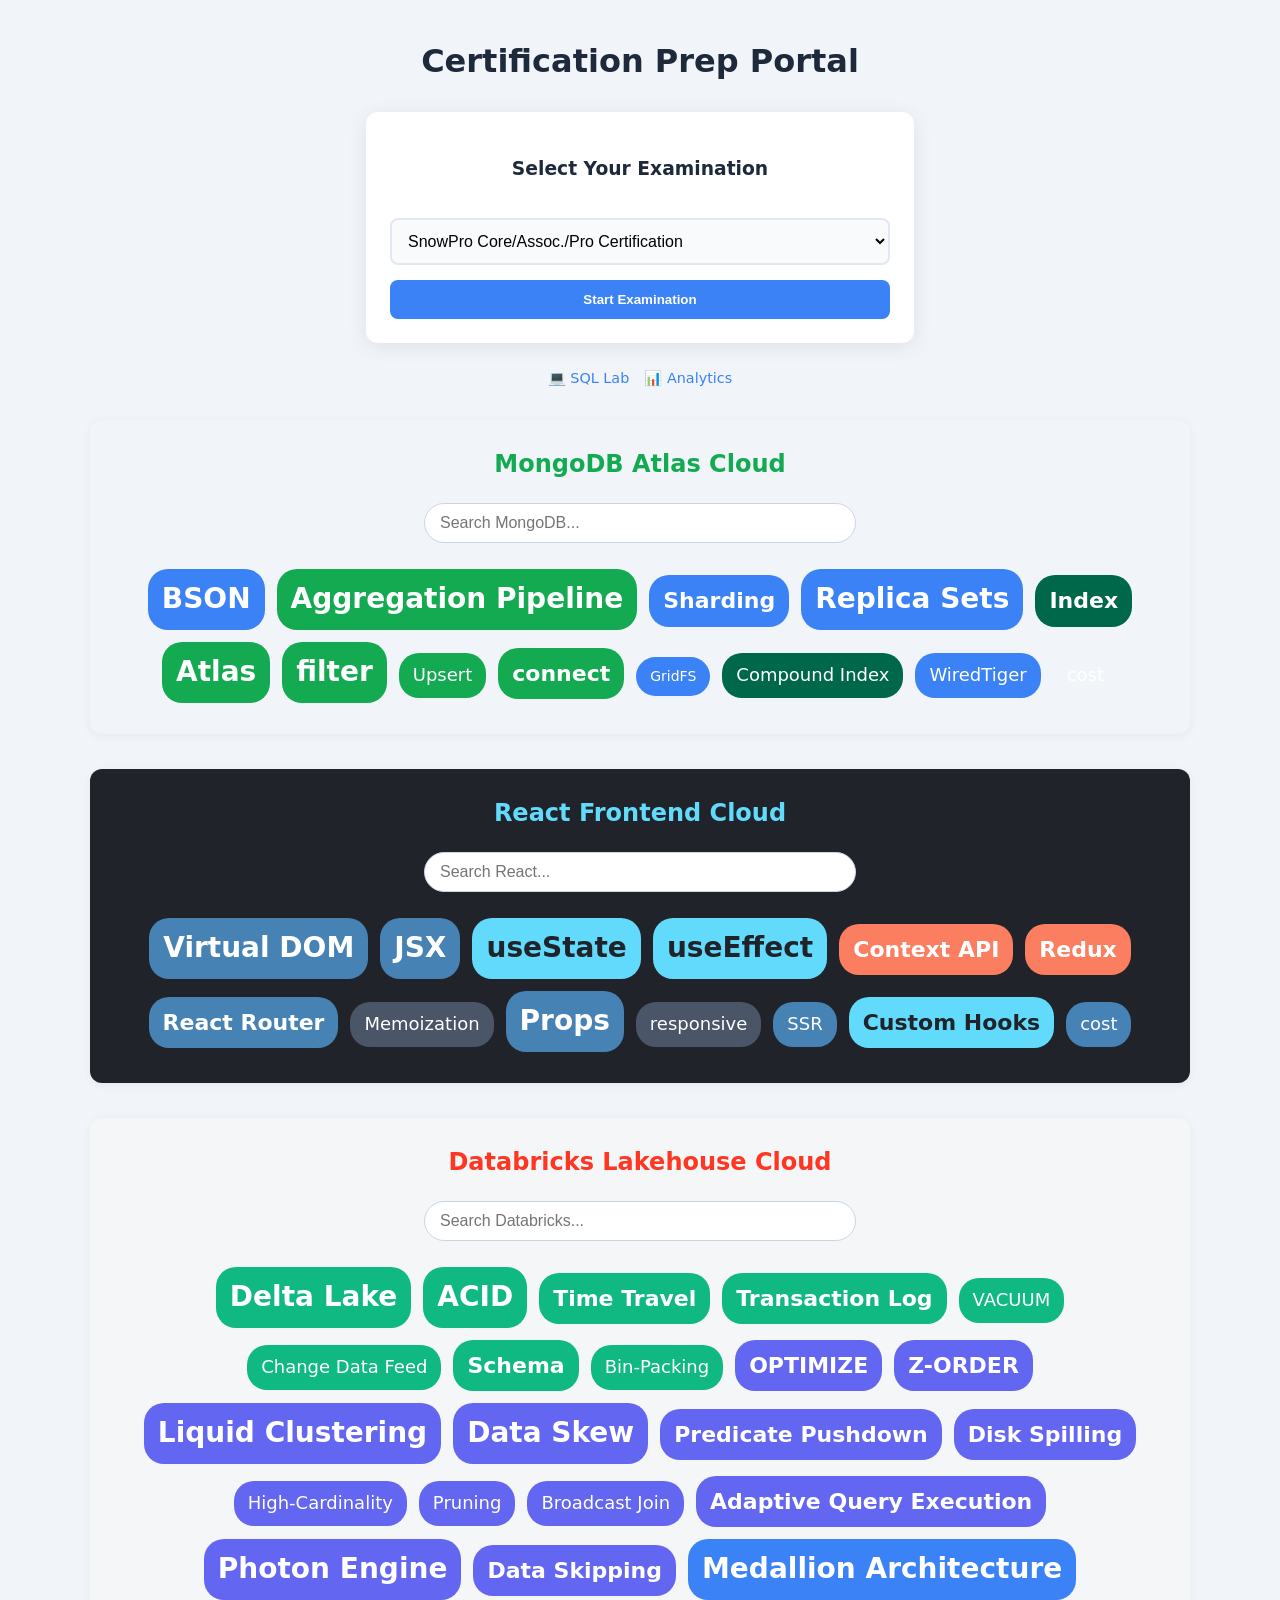
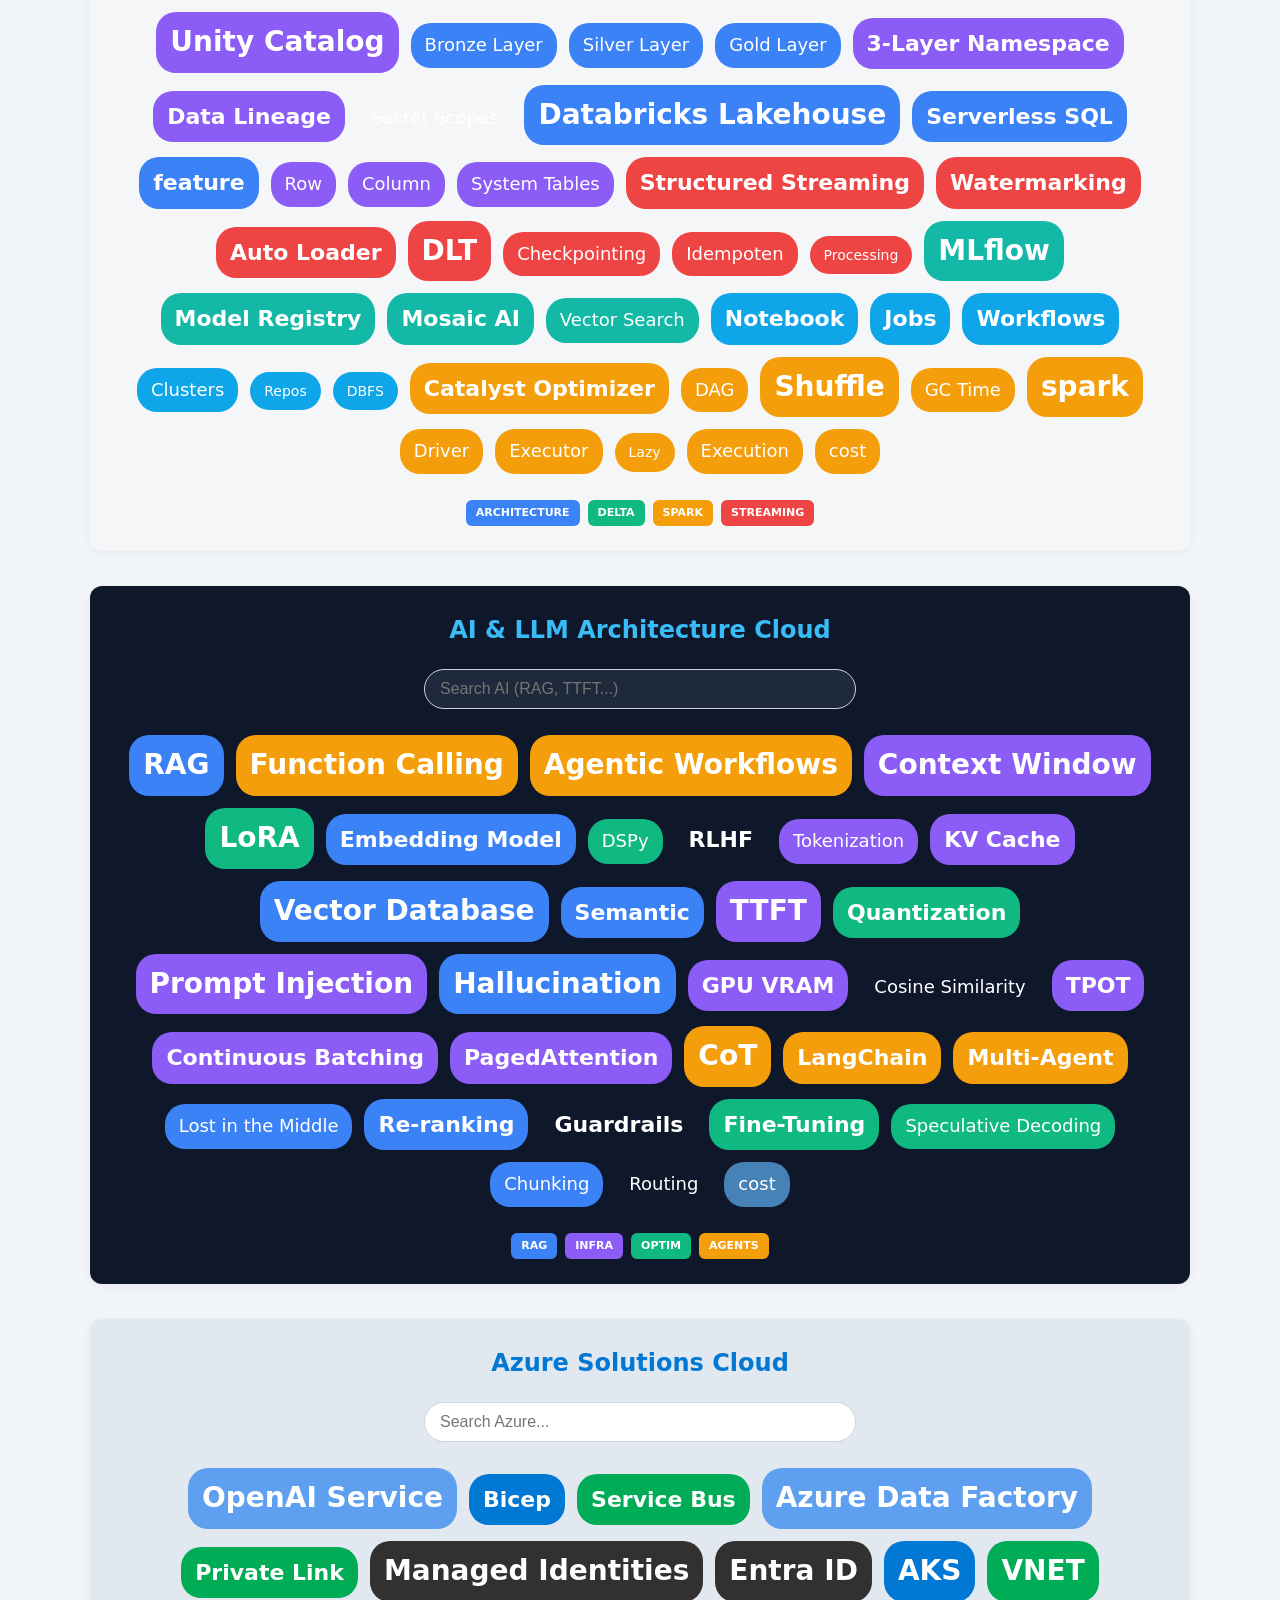
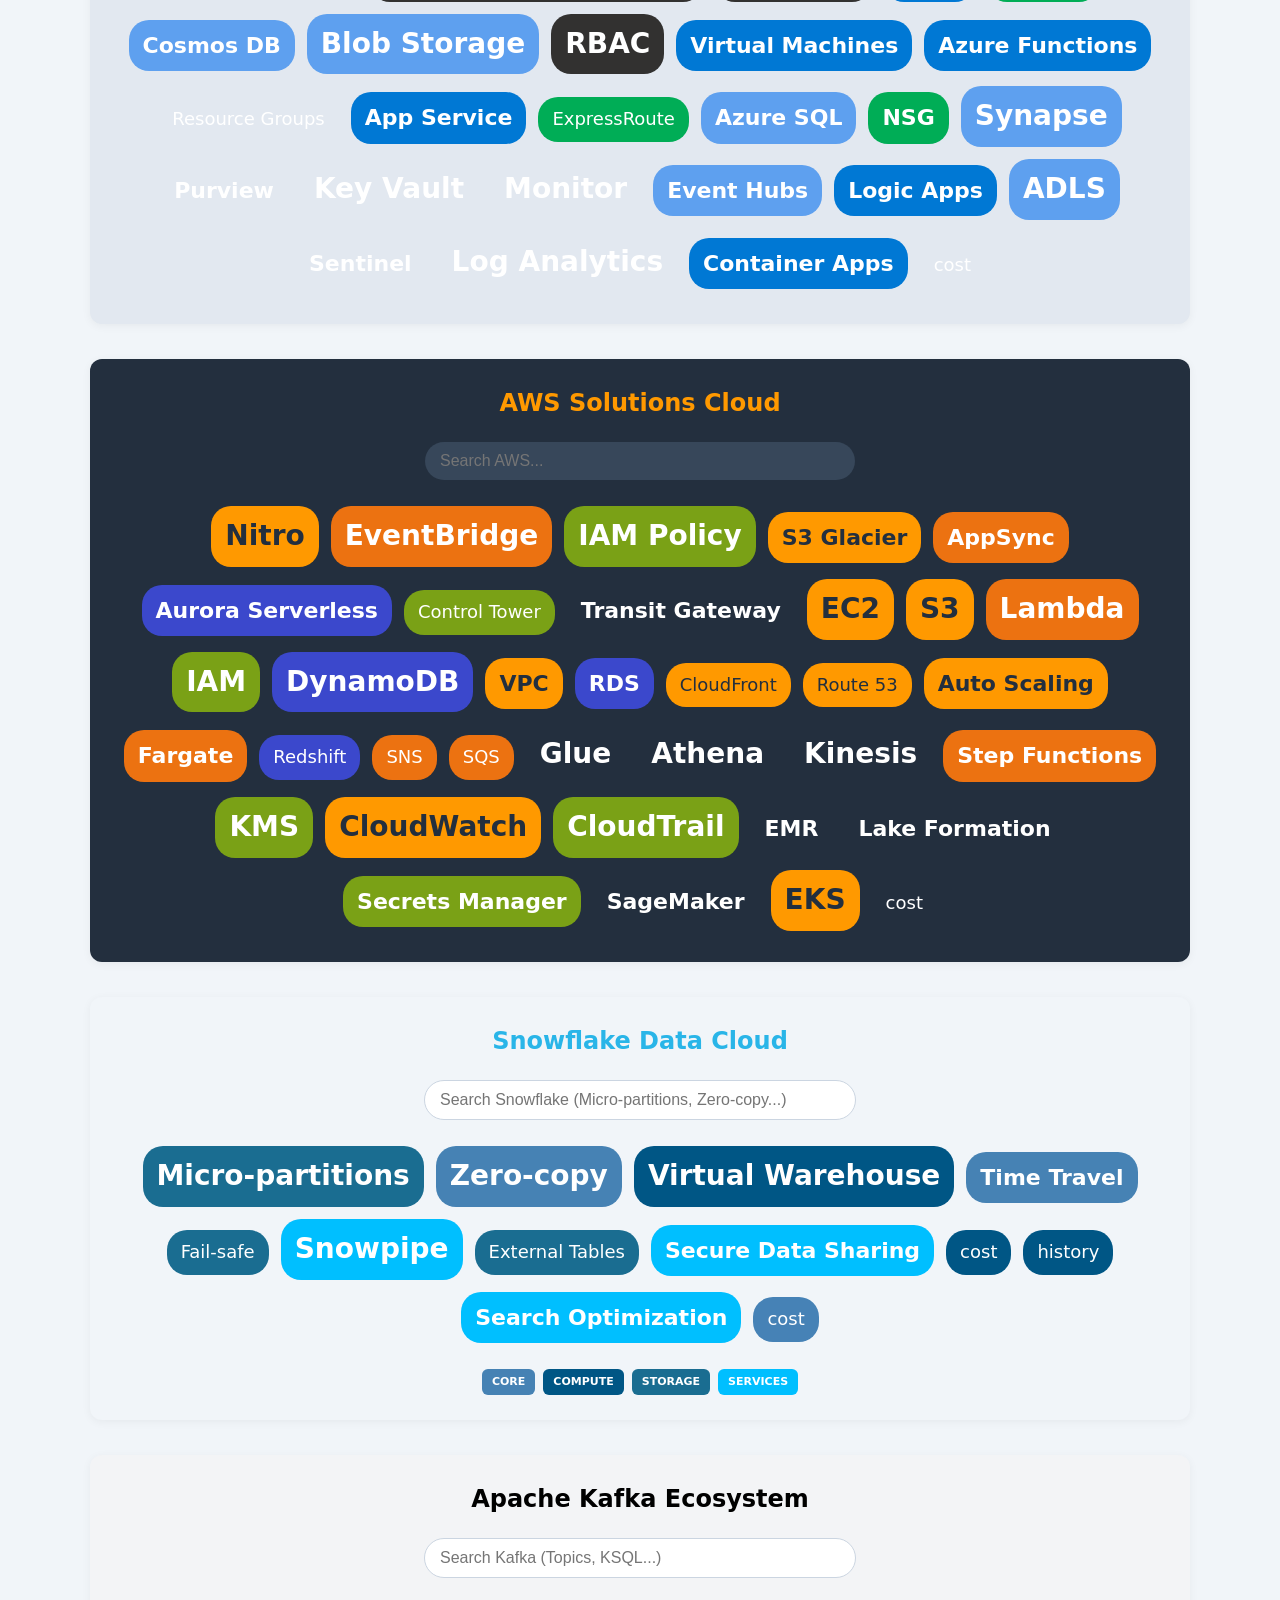
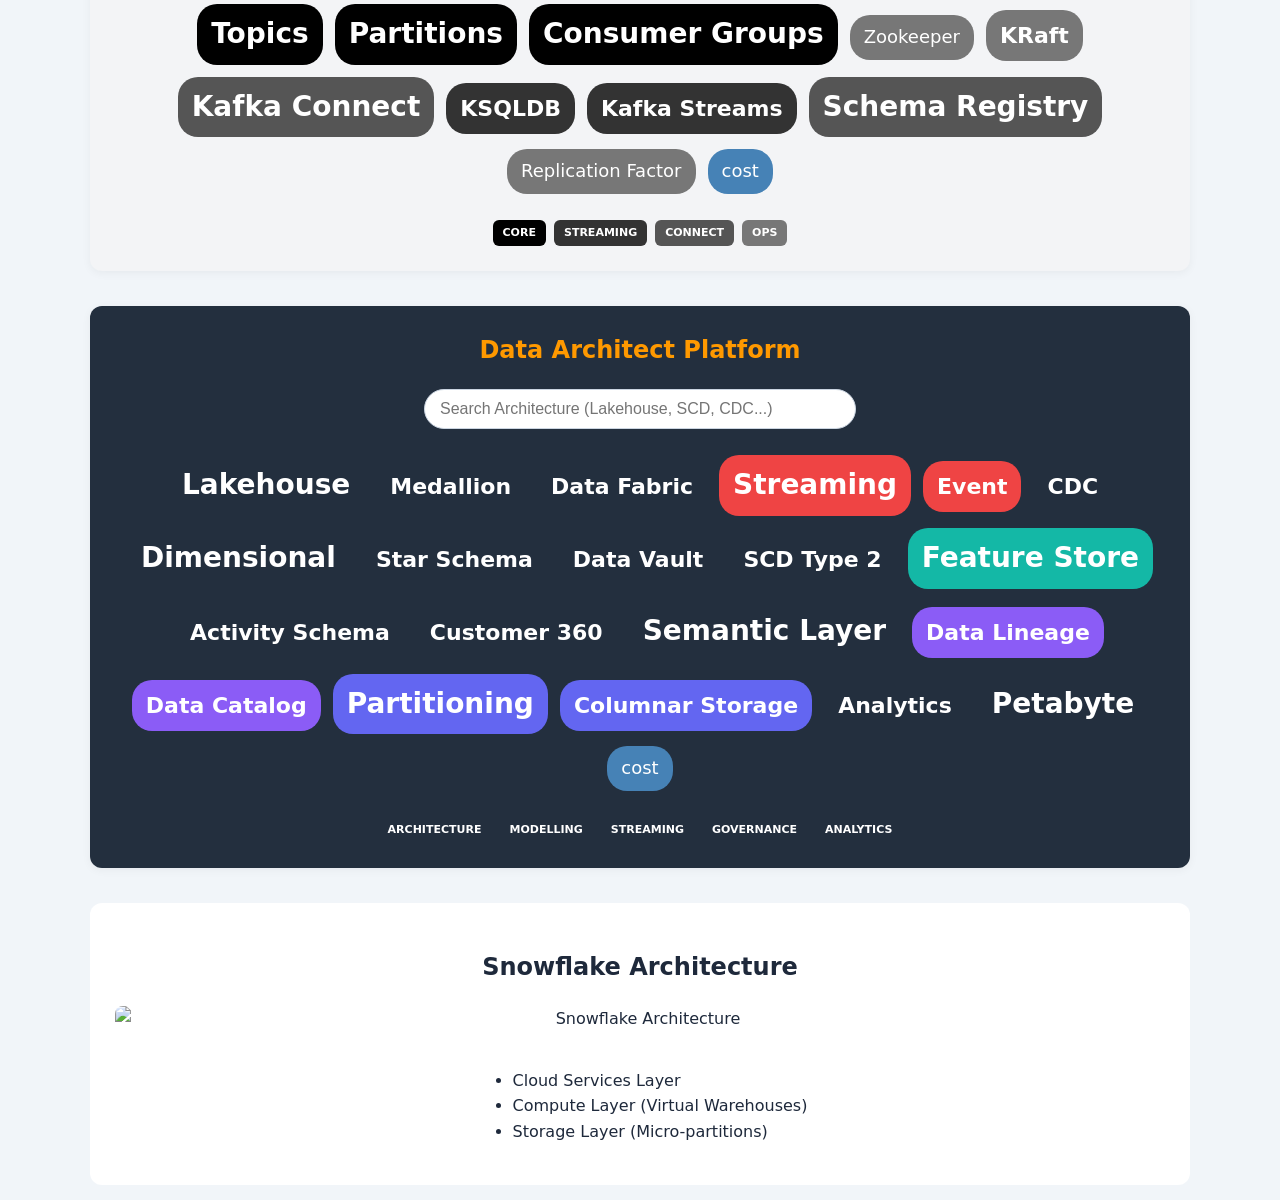
==== index.html @ cc5181a5 "Update index.html" ====
<!DOCTYPE html>
<html lang="en">
<head>
    <meta charset="UTF-8">
    <meta name="viewport" content="width=device-width, initial-scale=1.0">
    <title>Enterprise MCQ Platform | Professional Edition</title>
    <style>
        :root {
            --primary: #3b82f6;
            --primary-dark: #2563eb;
            --bg: #f1f5f9;
            --text: #1e293b;
        }

        body {
            font-family: 'Inter', -apple-system, system-ui, sans-serif;
            background-color: var(--bg);
            color: var(--text);
            margin: 0;
            padding: 15px;
            line-height: 1.6;
        }
        .mg-atlas { background: #13aa52; } /* MongoDB Green */
        .mg-perf { background: #00684a; }  /* Deep Green */
        /* Optimized Backgrounds for White Text Contrast */

/* Snowflake Domains */
.sn-core { background: #4682B4; }     /* Steel Blue */
.sn-compute { background: #005685; }
.sn-storage { background: #1a6d91; }
.sn-services { background: #00BFFF; }  /* Deep Sky Blue (Azure-like) */
.sn-cost { background: #4682B6; }  /* Deeper Sky Blue */

/* Kafka Domains */
.kf-core { background: #000000; }
.kf-stream { background: #333333; }
.kf-connect { background: #555555; }
.kf-ops { background: #777777; }
.kf-cost { background: #4682B6; }  /* Deeper Sky Blue */
        
/* Technology & React Domains */
.r-hooks { background: #F08080; color: white !important; } /* Light Coral */
.r-core { background: #4682B4; color: white !important; }  /* Steel Blue */
.r-state { background: #CD5C5C; } /* Indian Red */
.r-cost { background: #4682B6; }  /* Deeper Sky Blue */
.r-perf { background: #4a5568; }
        .agent { background: #f59e0b; }    
        .container { max-width: 1100px; margin: 0 auto; }

/* Databricks & Data Domains */
.delta, .db-delta { background: #059669; } /* Darker Emerald */
.spark, .db-spark { background: #D97706; } /* Darker Amber */
.streaming, .db-stream { background: #DC2626; } /* Stronger Red */
.db-cost { background: #4682B6; }  /* Deeper Sky Blue */

/* AI & Cloud Domains */
.rag { background: #2563EB; }   /* Royal Blue */
.infra { background: #7C3AED; } /* Deep Violet */
.az-data { background: #0078D4; } 
.aws-core { background: #E67E22; color: white !important; } /* Darker Orange */
.cost { background: #4682B6; }  /* Deeper Sky Blue */
     
        /* Selector Card */
        .exam-selector-card {
            background: white;
            padding: 1.5rem;
            border-radius: 12px;
            box-shadow: 0 4px 20px rgba(0,0,0,0.08);
            max-width: 500px;
            margin: 1.5rem auto;
            text-align: center;
        }

        select {
            width: 100%;
            padding: 12px;
            margin: 15px 0;
            border: 2px solid #e2e8f0;
            border-radius: 8px;
            font-size: 16px;
            background-color: #f8fafc;
        }

        .btn-primary {
            background: var(--primary);
            color: white;
            padding: 12px 24px;
            border: none;
            border-radius: 8px;
            cursor: pointer;
            font-weight: 600;
            width: 100%;
            transition: background 0.2s;
        }

        .btn-primary:hover { background: var(--primary-dark); }

        .menu-links { display: flex; justify-content: center; gap: 15px; margin-bottom: 30px; }
        .menu-links a { text-decoration: none; color: var(--primary); font-weight: 500; font-size: 0.9rem; }

        /* Shared Cloud Component Styles */
        .cloud-section {
            padding: 25px;
            margin-bottom: 35px;
            border-radius: 12px;
            box-shadow: 0 2px 10px rgba(0,0,0,0.05);
        }

        .cloud-section h2 { text-align: center; margin-top: 0; font-size: 1.5rem; }
        .search-box { text-align: center; margin-bottom: 20px; }
        .search-box input {
            padding: 10px 15px;
            width: 90%;
            max-width: 400px;
            border-radius: 25px;
            border: 1px solid #cbd5e1;
            font-size: 1rem;
        }

        .cloud-display { text-align: center; min-height: 100px; }

        /* Tag Styling */
        .tag {
            display: inline-block;
            margin: 6px;
            padding: 8px 14px;
            border-radius: 20px;
            cursor: pointer;
            transition: transform 0.2s;
            color: white;
            text-decoration: none;
            user-select: none;
        }

        .tag:hover { transform: scale(1.1); box-shadow: 0 4px 12px rgba(0,0,0,0.15); }

        /* Frequencies */
        .freq1 { font-size: 12px; opacity: 0.8; }
        .freq2 { font-size: 14px; }
        .freq3 { font-size: 18px; font-weight: 500; }
        .freq4 { font-size: 22px; font-weight: 600; }
        .freq5 { font-size: 28px; font-weight: 800; }

        /* Colors by Domain */
        .delta, .db-delta { background: #10b981; }
        .arch, .db-arch, .mg-arch { background: #3b82f6; }
        .spark, .db-spark { background: #f59e0b; }
        .streaming, .db-stream { background: #ef4444; }
        .governance { background: #8b5cf6; }
        .performance { background: #6366f1; }
        .ml { background: #14b8a6; }
        .workspace { background: #0ea5e9; }
        .az-compute { background: #0078d4; }
        .az-data { background: #5ea0ef; }
        .az-identity { background: #323130; }
        .az-net { background: #00ad56; }
        .aws-core { background: #ff9900; color: #232f3e !important; }
        .aws-serverless { background: #ec7211; }
        .aws-db { background: #3b48cc; }
        .aws-sec { background: #7aa116; }
        .mg-crud { background: #13aa52; }
        .r-hooks { background: #61dafb; color: #20232a !important; }
        .r-state { background: #fb7e61; }
        .rag { background: #3b82f6; }
        .infra { background: #8b5cf6; }
        .optim { background: #10b981; }

        .legend { margin-top: 20px; text-align: center; display: flex; flex-wrap: wrap; justify-content: center; gap: 8px; }
        .legend span { padding: 4px 10px; border-radius: 6px; color: white; font-size: 11px; text-transform: uppercase; font-weight: bold; }

        img { max-width: 100%; height: auto; display: block; margin: 20px auto; border-radius: 8px; }

        @media (max-width: 600px) {
            .freq5 { font-size: 22px; }
            .freq4 { font-size: 18px; }
            .cloud-section { padding: 15px; }
        }
    </style>
</head>
<body>

<div class="container">
    <h1 style="text-align: center;">Certification Prep Portal</h1>

    <div class="exam-selector-card">
        <h3>Select Your Examination</h3>
        <select id="examPicker">
            <option value="snowflake">SnowPro Core/Assoc./Pro Certification</option>
            <option value="databricks">Databricks Data Engineer</option>
            <option value="python_pySpark">Python & PySpark Engineering</option>
            <option value="java">Java Enterprise</option>       
            <option value="sql">SQL Certification</option>
            <option value="mongodb">mongoDB Certification</option> 
            <option value="nodejs">Nodejs Certification</option>
            <option value="react">React Certification</option>
            <option value="azure">Azure Certification</option>
            <option value="aws">AWS Certification</option>
            <option value="ai_arch">AI Architect</option> 
            <option value="JavaScript">JavaScript</option> 
            <option value="dotnet">dotnet & C# & asp.net</option> 
            <option value="kafka">Kafka</option>
            <option value="hl7">HL7</option>
            <option value="data_architect">DataArchitect</option>
            <option value="ai">AI & LLM Engineering</option> 
        </select>
        <button class="btn-primary" onclick="launchExam()">Start Examination</button>
    </div>

    <div class="menu-links">
        <a href="practice.html">💻 SQL Lab</a>
        <a href="analytics.html">📊 Analytics</a>
    </div>
    <div id="mongodb-cloud" class="cloud-section" style="background: #f1f5f9;">
    <h2 style="color: #13aa52;">MongoDB Atlas Cloud</h2>
    <div class="search-box"><input id="mgSearch" placeholder="Search MongoDB..."></div>
    <div class="cloud-display" id="mgCloud"></div>
</div>

<div id="react-cloud" class="cloud-section" style="background: #20232a; color: white;">
    <h2 style="color: #61dafb;">React Frontend Cloud</h2>
    <div class="search-box"><input id="rSearch" placeholder="Search React..."></div>
    <div class="cloud-display" id="rCloud"></div>
</div>

    <div id="databricks-cloud" class="cloud-section" style="background: #f4f6f8;">
        <h2 style="color: #ff3621;">Databricks Lakehouse Cloud</h2>
        <div class="search-box"><input id="dbSearch" placeholder="Search Databricks..."></div>
        <div class="cloud-display" id="dbCloud"></div>
        <div class="legend">
            <span class="db-arch">Architecture</span><span class="db-delta">Delta</span>
            <span class="db-spark">Spark</span><span class="db-stream">Streaming</span>
        </div>
    </div>

    <div id="ai-cloud" class="cloud-section" style="background: #0f172a; color: white;">
        <h2 style="color: #38bdf8;">AI & LLM Architecture Cloud</h2>
        <div class="search-box"><input id="aiSearch" placeholder="Search AI (RAG, TTFT...)" style="background: #1e293b; color: white;"></div>
        <div class="cloud-display" id="aiCloud"></div>
        <div class="legend">
            <span class="rag">RAG</span><span class="infra">Infra</span>
            <span class="optim">Optim</span><span class="agent" style="background: #f59e0b;">Agents</span>
        </div>
    </div>

    <div id="azure-cloud" class="cloud-section" style="background: #e2e8f0;">
        <h2 style="color: #0078d4;">Azure Solutions Cloud</h2>
        <div class="search-box"><input id="azSearch" placeholder="Search Azure..."></div>
        <div class="cloud-display" id="azCloud"></div>
    </div>

    <div id="aws-cloud" class="cloud-section" style="background: #232f3e; color: white;">
        <h2 style="color: #ff9900;">AWS Solutions Cloud</h2>
        <div class="search-box"><input id="awsSearch" placeholder="Search AWS..." style="background: #37475a; color: white; border:none;"></div>
        <div class="cloud-display" id="awsCloud"></div>
    </div>
<div id="snowflake-cloud" class="cloud-section" style="background: #f1f5f9;">
    <h2 style="color: #29b5e8;">Snowflake Data Cloud</h2>
    <div class="search-box"><input id="snSearch" placeholder="Search Snowflake (Micro-partitions, Zero-copy...)"></div>
    <div class="cloud-display" id="snCloud"></div>
    <div class="legend">
        <span class="sn-core">Core</span><span class="sn-compute">Compute</span>
        <span class="sn-storage">Storage</span><span class="sn-services">Services</span>
    </div>
</div>

<div id="kafka-cloud" class="cloud-section" style="background: #f3f4f6;">
    <h2 style="color: #000000;">Apache Kafka Ecosystem</h2>
    <div class="search-box"><input id="kfSearch" placeholder="Search Kafka (Topics, KSQL...)"></div>
    <div class="cloud-display" id="kfCloud"></div>
    <div class="legend">
        <span class="kf-core">Core</span><span class="kf-stream">Streaming</span>
        <span class="kf-connect">Connect</span><span class="kf-ops">Ops</span>
    </div>
</div>
 <div id="data_architect-cloud" class="cloud-section" style="background:#232f3e; color: white;">
    <h2 style="color:#ff9900;">Data Architect Platform</h2>

    <div class="search-box">
        <input id="daSearch" placeholder="Search Architecture (Lakehouse, SCD, CDC...)">
    </div>

    <div class="cloud-display" id="daCloud"></div>

    <div class="legend">
        <span class="da-architecture">Architecture</span>
        <span class="da-modelling">Modelling</span>
        <span class="da-streaming">Streaming</span>
        <span class="da-governance">Governance</span>
        <span class="da-analytics">Analytics</span>
    </div>
</div>       
<div style="background: white; padding: 25px; border-radius: 12px; text-align: center;">
        <h2>Snowflake Architecture</h2>
        <img src="assets/snowflake_architecture.png" alt="Snowflake Architecture">
        <ul style="display: inline-block; text-align: left;">
            <li>Cloud Services Layer</li>
            <li>Compute Layer (Virtual Warehouses)</li>
            <li>Storage Layer (Micro-partitions)</li>
        </ul>
    </div>
</div>

<script>
    // --- DATASETS ---
const dbKeywords = [
  // --- Delta Lake & Storage ---
  {word:"Delta Lake",freq:5,domain:"delta",desc:"Open-source storage layer enabling ACID transactions on data lakes"},
  {word:"ACID",freq:5,domain:"delta",desc:"ACID Transactions: Atomicity, Consistency, Isolation, Durability guarantees"},
  {word:"Time Travel",freq:4,domain:"delta",desc:"Query previous versions of Delta tables using timestamps or versions"},
  {word:"Transaction Log",freq:4,domain:"delta",desc:"The _delta_log folder storing the source of truth for table state"},
  {word:"VACUUM",freq:3,domain:"delta",desc:"Removes data files no longer in the latest state and older than retention period"},
  {word:"Change Data Feed",freq:3,domain:"delta",desc:"Exposes row-level changes (inserts, deletes, updates) between versions"},
  {word:"Schema",freq:4,domain:"delta",desc:"Schema Enforcement: Prevents data corruption by rejecting writes with mismatched schemas"},
  {word:"Bin-Packing",freq:3,domain:"delta",desc:"Algorithm used by OPTIMIZE to coalesce small files into ~1GB objects"},

  // --- Performance & Optimization ---
  {word:"OPTIMIZE",freq:4,domain:"performance",desc:"Compaction command to handle the small file problem"},
  {word:"Z-ORDER",freq:4,domain:"performance",desc:"Multi-dimensional clustering to improve data skipping effectiveness"},
  {word:"Liquid Clustering",freq:5,domain:"performance",desc:"Flexible, incremental data clustering that replaces fixed partitioning"},
  {word:"Data Skew",freq:5,domain:"performance",desc:"Uneven distribution of data across partitions causing 'straggler' tasks"},
  {word:"Predicate Pushdown",freq:4,domain:"performance",desc:"Optimization that filters data at the source level before loading to memory"},
  {word:"Disk Spilling",freq:4,domain:"performance",desc:"Fallback mechanism moving shuffle data to disk when RAM is exhausted"},
  {word:"High-Cardinality",freq:3,domain:"performance",desc:"Columns with many unique values (bad for partitioning, great for Z-Order)"},
  {word:"Pruning",freq:3,domain:"performance",desc:"Reads only required partitions"},
  {word:"Broadcast Join",freq:3,domain:"performance",desc:"Optimization that sends a small table to all worker nodes to avoid shuffle"},
  {word:"Adaptive Query Execution",freq:4,domain:"performance",desc:"Re-optimizes query plans based on runtime statistics (AQE)"},
  {word:"Photon Engine",freq:5,domain:"performance",desc:"High-performance C++ vectorized execution engine"},
  {word:"Data Skipping",freq:4,domain:"performance",desc:"Uses statistics to skip irrelevant files"},

  // --- Architecture & Governance & Security ---
  {word:"Medallion Architecture",freq:5,domain:"arch",desc:"Data design pattern: Bronze (Raw), Silver (Curated), Gold (Aggregated)"},
  {word:"Unity Catalog",freq:5,domain:"governance",desc:"Unified governance layer for files, tables, and AI models"},
  {word:"Bronze Layer",freq:3,domain:"arch",desc:"Raw ingested data (In-situ)"},
  {word:"Silver Layer",freq:3,domain:"arch",desc:"Cleaned, filtered, and augmented data"},
  {word:"Gold Layer",freq:3,domain:"arch",desc:"Aggregated business-level analytics data"},
  {word:"3-Layer Namespace",freq:4,domain:"governance",desc:"The catalog.schema.table naming convention in Unity Catalog"},
  {word:"Data Lineage",freq:4,domain:"governance",desc:"Automatically captured trace of data flow from source to destination"},
  {word:"Secret Scopes",freq:3,domain:"security",desc:"Secure containers for sensitive credentials like API keys or S3 tokens"},
  {word:"Databricks Lakehouse",freq:5,domain:"arch",desc:"Unified platform combining data lake and warehouse"},
  {word:"Serverless SQL",freq:4,domain:"arch",desc:"Instant, elastic compute for SQL workloads without cluster management"},
  {word:"feature",freq:4,domain:"arch",desc:"features"},
  {word:"Row",freq:3,domain:"governance",desc:"Restricts rows based on user identity policies"},
  {word:"Column",freq:3,domain:"governance",desc:"Controls access to sensitive data columns"},
  {word:"System Tables",freq:3,domain:"governance",desc:"Operational metadata for billing and audit usage"},

  // --- Streaming & Ingestion ---
  {word:"Structured Streaming",freq:4,domain:"streaming",desc:"Scalable and fault-tolerant stream processing engine built on Spark"},
  {word:"Watermarking",freq:4,domain:"streaming",desc:"Threshold for handling late-arriving data in stateful streaming"},
  {word:"Auto Loader",freq:4,domain:"streaming",desc:"Efficiently processes new files in cloud storage with schema inference"},
  {word:"DLT",freq:5,domain:"streaming",desc:"Delta Live Tables - Declarative framework for building reliable data pipelines with quality constraints"},
  {word:"Checkpointing",freq:3,domain:"streaming",desc:"Saving state and offset to cloud storage for fault recovery"},
  {word:"Idempoten",freq:3,domain:"streaming",desc:"Ensuring a retry of a process produces the same result without duplicates"},
  {word:"Processing",freq:2,domain:"streaming",desc:"Processing: Exactly once - Guarantees each record is processed exactly once"},
  
  // --- Machine Learning ---
  {word:"MLflow",freq:5,domain:"ml",desc:"Open-source platform for the ML lifecycle"},
  // {word:"Feature Store",freq:3,domain:"ml",desc:"Centralized repository for discoverable ML features"},
  {word:"Model Registry",freq:4,domain:"ml",desc:"Centralized model store with versioning and stage transitions"},
  {word:"Mosaic AI",freq:4,domain:"ml",desc:"Unified tools for building and deploying GenAI"},
  {word:"Vector Search",freq:3,domain:"ml",desc:"Integrated vector DB for RAG applications"},

  // --- Workspace & Infrastructure ---
  {word:"Notebook",freq:4,domain:"workspace",desc:"Collaborative interactive development environment"},
  {word:"Jobs",freq:4,domain:"workspace",desc:"Orchestration for scheduled data tasks"},
  {word:"Workflows",freq:4,domain:"workspace",desc:"Orchestration for scheduled data tasks"},
  {word:"Clusters",freq:3,domain:"workspace",desc:"Compute resources running Spark workloads"},
  {word:"Repos",freq:2,domain:"workspace",desc:"Git integration for version control and CI/CD"},
  {word:"DBFS",freq:2,domain:"workspace",desc:"Databricks File System abstraction layer"},

  // --- Spark Internals ---
  {word:"Catalyst Optimizer",freq:4,domain:"spark",desc:"The engine that translates SQL/Dataframe code into optimized physical plans"},
  {word:"DAG",freq:3,domain:"spark",desc:"Directed Acyclic Graph representing the logical flow of Spark execution stages"},
  {word:"Shuffle",freq:5,domain:"spark",desc:"The process of redistributing data across the network between executors"},
  {word:"GC Time",freq:3,domain:"spark",desc:"Time spent by the JVM cleaning up memory, often indicating memory pressure"},
  {word:"spark",freq:5,domain:"spark",desc:"Distributed data processing engine"},
  {word:"Driver",freq:3,domain:"spark",desc:"Controls Spark job execution and scheduling"},
  {word:"Executor",freq:3,domain:"spark",desc:"Worker processes executing individual tasks"},
  {word:"Lazy",freq:2,domain:"spark",desc:"Defers execution until an action is triggered"},
  {word:"Execution",freq:3,domain:"spark",desc:"execution stages"}, 
  {word:"cost", freq:3, domain:"spark", desc:"cost optimization"},
   // {word:"Tungsten",freq:3,domain:"spark",desc:"Spark Execution engine: Memory management and code generation engine"},
];    

const aiKeywords = [
  {word:"RAG", freq:5, domain:"rag", desc:"Retrieval-Augmented Generation: Grounding LLMs with external data"},
  {word:"Function Calling", freq:5, domain:"agent", desc:"Models calling external APIs via structured JSON"},
  {word:"Agentic Workflows", freq:5, domain:"agent", desc:"Iterative loops where LLMs reason and act"},
  {word:"Context Window", freq:5, domain:"infra", desc:"The total number of tokens a model can process at once"},
  {word:"LoRA", freq:5, domain:"optim", desc:"Low-Rank Adaptation: Efficiently fine-tuning specific model layers"},
  {word:"Embedding Model", freq:4, domain:"rag", desc:"Converting text to high-dimensional vectors"},
  {word:"DSPy", freq:3, domain:"optim", desc:"Programmatic optimization of LLM prompts"},
  {word:"RLHF", freq:4, domain:"eval", desc:"Reinforcement Learning from Human Feedback"},
  {word:"Tokenization", freq:3, domain:"infra", desc:"Breaking text into numerical chunks (BPE, SentencePiece)"},
  {word:"KV Cache", freq:4, domain:"infra", desc:"Storing past token keys/values to speed up generation"},
  {word:"Vector Database", freq:5, domain:"rag", desc:"Specialized DB for storing and searching high-dimensional embeddings"},
  {word:"Semantic", freq:4, domain:"rag", desc:"Searching by meaning rather than keyword matching"},
  {word:"TTFT", freq:5, domain:"infra", desc:"Time to First Token: Key latency metric for UI responsiveness"},
  {word:"Quantization", freq:4, domain:"optim", desc:"Reducing bit-precision (e.g. FP16 to INT4) to save VRAM"},
  {word:"Prompt Injection", freq:5, domain:"infra", desc:"Security vulnerability where users bypass system instructions"},
  {word:"Hallucination", freq:5, domain:"rag", desc:"When an LLM generates factually incorrect information"},
  {word:"GPU VRAM", freq:4, domain:"infra", desc:"The primary hardware bottleneck for serving large models"},
  {word:"Cosine Similarity", freq:3, domain:"vector", desc:"Mathematical metric used to measure vector closeness"},
  {word:"TPOT", freq:4, domain:"infra", desc:"Time Per Output Token: The reading speed of the LLM stream"},
  {word:"Continuous Batching", freq:4, domain:"infra", desc:"Iteration-level scheduling to maximize throughput"},
  {word:"PagedAttention", freq:4, domain:"infra", desc:"vLLM's memory management to reduce KV cache fragmentation"},
  {word:"CoT", freq:5, domain:"agent", desc:"Chain of Thought: Prompting technique to improve model reasoning step-by-step"},
  {word:"LangChain", freq:4, domain:"agent", desc:"Popular framework for building LLM applications"},
  {word:"Multi-Agent", freq:4, domain:"agent", desc:"Orchestrating multiple LLMs to perform complex tasks"},
  {word:"Lost in the Middle", freq:3, domain:"rag", desc:"The phenomenon where LLMs ignore info in the center of long prompts"},
  {word:"Re-ranking", freq:4, domain:"rag", desc:"Using a second model to refine top results from vector search"},
  {word:"Guardrails", freq:4, domain:"eval", desc:"Software layers (like NeMo) that filter toxic or off-topic inputs"},
  {word:"Fine-Tuning", freq:4, domain:"optim", desc:"Specializing a model on a domain-specific dataset"},
  {word:"Speculative Decoding", freq:3, domain:"optim", desc:"Using a small model to draft tokens for a larger model to verify"},
  {word:"Chunking", freq:3, domain:"rag", desc:"How documents are split (Recursive, Semantic, Fixed) for RAG"},
  {word:"Routing", freq:3, domain:"ops", desc:"Directing queries to cheaper or smarter models based on complexity"},
  {word:"cost", freq:3, domain:"cost", desc:"cost optimization"},  
];
const awsKeywords = [
  {word:"Nitro", freq:5, domain:"aws-core", desc:"Underlying hardware acceleration for instances"},
  {word:"EventBridge", freq:5, domain:"aws-serverless", desc:"Serverless event bus for decoupled architectures"},
  {word:"IAM Policy", freq:5, domain:"aws-sec", desc:"IAM Policy Evaluation is the logic flow of Allow vs Deny statements"},
  {word:"S3 Glacier", freq:4, domain:"aws-core", desc:"Lowest cost storage for long-term retention"},
  {word:"AppSync", freq:4, domain:"aws-serverless", desc:"Managed GraphQL service with real-time subscriptions"},
  {word:"Aurora Serverless", freq:4, domain:"aws-db", desc:"Instant scaling relational database"},
  {word:"Control Tower", freq:3, domain:"aws-sec", desc:"Setting up and governing multi-account environments"},
  {word:"Transit Gateway", freq:4, domain:"aws-net", desc:"Central hub for connecting VPCs and on-prem networks"},
  {word:"EC2", freq:5, domain:"aws-core", desc:"Elastic Compute Cloud: Virtual servers"},
  {word:"S3", freq:5, domain:"aws-core", desc:"Simple Storage Service: Scalable object storage"},
  {word:"Lambda", freq:5, domain:"aws-serverless", desc:"Serverless functions: Run code without managing servers"},
  {word:"IAM", freq:5, domain:"aws-sec", desc:"Identity and Access Management"},
  {word:"DynamoDB", freq:5, domain:"aws-db", desc:"Fast, flexible NoSQL database"},
  {word:"VPC", freq:4, domain:"aws-core", desc:"Virtual Private Cloud: Isolated network section"},
  {word:"RDS", freq:4, domain:"aws-db", desc:"Relational Database Service"},
  {word:"CloudFront", freq:3, domain:"aws-core", desc:"Content Delivery Network (CDN)"},
  {word:"Route 53", freq:3, domain:"aws-core", desc:"Scalable DNS web service"},
  {word:"Auto Scaling", freq:4, domain:"aws-core", desc:"Automatically adjust capacity"},
  {word:"Fargate", freq:4, domain:"aws-serverless", desc:"Serverless compute for containers"},
  {word:"Redshift", freq:3, domain:"aws-db", desc:"Cloud data warehousing"},
  {word:"SNS", freq:3, domain:"aws-serverless", desc:"Messaging services"},
  {word:"SQS", freq:3, domain:"aws-serverless", desc:"Queuing services"},
  
  {word:"Glue", freq:5, domain:"aws-data", desc:"Serverless data integration and ETL service"},
  {word:"Athena", freq:5, domain:"aws-data", desc:"Interactive query service using standard SQL on S3"},
  {word:"Kinesis", freq:5, domain:"aws-data", desc:"Real-time data streaming and analytics"},
  {word:"Step Functions", freq:4, domain:"aws-serverless", desc:"Visual workflows for serverless microservices"},
  {word:"KMS", freq:5, domain:"aws-sec", desc:"Key Management Service: Create and control encryption keys"},
  {word:"CloudWatch", freq:5, domain:"aws-core", desc:"Monitoring and observability for AWS resources"},
  {word:"CloudTrail", freq:5, domain:"aws-sec", desc:"Log, continuously monitor, and retain account activity for auditing"},
  {word:"EMR", freq:4, domain:"aws-data", desc:"Managed Hadoop, Spark, and big data framework"},
  {word:"Lake Formation", freq:4, domain:"aws-data", desc:"Service to set up a secure data lake in days"},
  {word:"Secrets Manager", freq:4, domain:"aws-sec", desc:"Rotate, manage, and retrieve database credentials and API keys"},
  {word:"SageMaker", freq:4, domain:"aws-ml", desc:"Fully managed machine learning service"},
  {word:"EKS", freq:5, domain:"aws-core", desc:"Elastic Kubernetes Service: Managed K8s on AWS"},
  {word:"cost", freq:3, domain:"aws-cost", desc:"cost optimization"},
];
    
const azKeywords = [
  {word:"OpenAI Service", freq:5, domain:"az-data", desc:"Enterprise-grade access to GPT-4o"},
  {word:"Bicep", freq:4, domain:"az-compute", desc:"Bicep/ARM: Infrastructure as Code for Azure"},
  {word:"Service Bus", freq:4, domain:"az-net", desc:"Enterprise message queuing and pub-sub"},
  {word:"Azure Data Factory", freq:5, domain:"az-data", desc:"Cloud ETL service for scale-out data integration"},
  {word:"Private Link", freq:4, domain:"az-net", desc:"Accessing PaaS services via private IP"},
  {word:"Managed Identities", freq:5, domain:"az-identity", desc:"Passwordless authentication for Azure resources"},
  {word:"Entra ID", freq:5, domain:"az-identity", desc:"Azure Entra ID (formerly Azure AD): Identity and access management"},
  {word:"AKS", freq:5, domain:"az-compute", desc:"Azure Kubernetes Service: Managed container orchestration"},
  {word:"VNET", freq:5, domain:"az-net", desc:"Azure Virtual Network: Private network in the cloud"},
  {word:"Cosmos DB", freq:4, domain:"az-data", desc:"Globally distributed, multi-model NoSQL database"},
  {word:"Blob Storage", freq:5, domain:"az-data", desc:"Object storage for unstructured data"},
  {word:"RBAC", freq:5, domain:"az-identity", desc:"Role-Based Access Control"},
  {word:"Virtual Machines", freq:4, domain:"az-compute", desc:"On-demand scalable computing resources"},
  {word:"Azure Functions", freq:4, domain:"az-compute", desc:"Serverless event-driven compute"},
  {word:"Resource Groups", freq:3, domain:"az-gov", desc:"Logical containers for Azure resources"},
  {word:"App Service", freq:4, domain:"az-compute", desc:"HTTP-based service for hosting web apps"},
  {word:"ExpressRoute", freq:3, domain:"az-net", desc:"Private connection from on-prem to Azure"},
  {word:"Azure SQL", freq:4, domain:"az-data", desc:"Managed relational database service"},
  {word:"NSG", freq:4, domain:"az-net", desc:"Network Security Group: Filter network traffic"},

  {word:"Synapse", freq:5, domain:"az-data", desc:"Enterprise analytics service for data warehousing and big data"},
  {word:"Purview", freq:4, domain:"az-gov", desc:"Unified data governance and compliance solution"},
  {word:"Key Vault", freq:5, domain:"az-security", desc:"Safeguard cryptographic keys and other secrets"},
  {word:"Monitor", freq:5, domain:"az-gov", desc:"Full-stack observability for applications and infrastructure"},
  {word:"Event Hubs", freq:4, domain:"az-data", desc:"Big data streaming platform and event ingestion service"},
  {word:"Logic Apps", freq:4, domain:"az-compute", desc:"Automated workflows and enterprise integration"},
  {word:"ADLS", freq:5, domain:"az-data", desc:"Azure Data Lake Storage Gen2: Hierarchical storage for analytics"},
  {word:"Sentinel", freq:4, domain:"az-security", desc:"Cloud-native SIEM and SOAR for intelligent security analytics"},
  {word:"Log Analytics", freq:5, domain:"az-gov", desc:"Tool to edit and run log queries for Azure Monitor data"},
  {word:"Container Apps", freq:4, domain:"az-compute", desc:"Serverless containers for microservices and jobs"},
  {word:"cost", freq:3, domain:"az-cost", desc:"cost optimization"},
];

const mgKeywords = [
  {word:"BSON", freq:5, domain:"mg-arch", desc:"Binary JSON: Primary storage format"},
  {word:"Aggregation Pipeline", freq:5, domain:"mg-crud", desc:"Framework for data transformation"},
  {word:"Sharding", freq:4, domain:"mg-arch", desc:"Horizontal scaling by distributing data"},
  {word:"Replica Sets", freq:5, domain:"mg-arch", desc:"High availability via data redundancy"},
  {word:"Index", freq:4, domain:"mg-perf", desc:"Improve query execution speed"},
  {word:"Atlas", freq:5, domain:"mg-atlas", desc:"Fully managed cloud database"},
  {word:"filter", freq:5, domain:"mg-crud", desc:"defines criteria to select a specific subset of data from a collection or an array returned from find(), updateOne(), deleteMany()"},
  {word:"Upsert", freq:3, domain:"mg-crud", desc:"Update or insert if not exists"},
  {word:"connect", freq:4, domain:"mg-crud", desc:"stats for mongo connection"},
  {word:"GridFS", freq:2, domain:"mg-arch", desc:"Storing large files > 16MB"},
  {word:"Compound Index", freq:3, domain:"mg-perf", desc:"Index on multiple fields"},
  {word:"WiredTiger", freq:3, domain:"mg-arch", desc:"Default storage engine"},
  {word:"cost", freq:3, domain:"mg-cost", desc:"cost optimization"},  
];

const rKeywords = [
  {word:"Virtual DOM", freq:5, domain:"r-core", desc:"React's lightweight copy of the real DOM"},
  {word:"JSX", freq:5, domain:"r-core", desc:"JavaScript XML syntax extension"},
  {word:"useState", freq:5, domain:"r-hooks", desc:"Hook for functional component state"},
  {word:"useEffect", freq:5, domain:"r-hooks", desc:"Hook for side effects (API calls, subs)"},
  {word:"Context API", freq:4, domain:"r-state", desc:"Global state management without prop drilling"},
  {word:"Redux", freq:4, domain:"r-state", desc:"Predictable state container for JS apps"},
  {word:"React Router", freq:4, domain:"r-core", desc:"Standard library for routing in React"},
  {word:"Memoization", freq:3, domain:"r-perf", desc:"useMemo and useCallback for performance"},
  {word:"Props", freq:5, domain:"r-core", desc:"Properties passed to components"},
  {word:"responsive", freq:3, domain:"r-perf", desc:"Standard @media queries in CSS are the primary method for applying different styles based on screen size (e.g., min-width, max-width)."},
  {word:"SSR", freq:3, domain:"r-core", desc:"Server-Side Rendering (Next.js)"},
  {word:"Custom Hooks", freq:4, domain:"r-hooks", desc:"Reusable logic functions"},
  {word:"cost", freq:3, domain:"r-cost", desc:"cost optimization"},  
];
    const snKeywords = [
  {word:"Micro-partitions", freq:5, domain:"sn-storage", desc:"Immutable storage units in Snowflake"},
  {word:"Zero-copy", freq:5, domain:"sn-core", desc:"Zero-copy clone: Snapshot data without doubling storage costs"},
  {word:"Virtual Warehouse", freq:5, domain:"sn-compute", desc:"Independent compute resources (MPP clusters)"},
  {word:"Time Travel", freq:4, domain:"sn-core", desc:"Query data up to 90 days in the past"},
  {word:"Fail-safe", freq:3, domain:"sn-storage", desc:"7-day disaster recovery period"},
  {word:"Snowpipe", freq:5, domain:"sn-services", desc:"Continuous serverless data ingestion"},
  {word:"External Tables", freq:3, domain:"sn-storage", desc:"Querying data stored in S3/Azure Blob/GCS"},
  {word:"Secure Data Sharing", freq:4, domain:"sn-services", desc:"Sharing data without moving or copying it"},
  {word:"cost", freq:3, domain:"sn-compute", desc:"cost optimization"},
  {word:"history", freq:3, domain:"sn-compute", desc:"history tables"},
  {word:"Search Optimization", freq:4, domain:"sn-services", desc:"Speeds up point lookup queries"},
  {word:"cost", freq:3, domain:"sn-cost", desc:"cost optimization"},      
];

const kfKeywords = [
  {word:"Topics", freq:5, domain:"kf-core", desc:"Named feeds to which records are published"},
  {word:"Partitions", freq:5, domain:"kf-core", desc:"Scalability unit for topics"},
  {word:"Consumer Groups", freq:5, domain:"kf-core", desc:"Groups of consumers sharing a topic load"},
  {word:"Zookeeper", freq:3, domain:"kf-ops", desc:"Legacy coordination service (being replaced by KRaft)"},
  {word:"KRaft", freq:4, domain:"kf-ops", desc:"New consensus protocol for metadata management"},
  {word:"Kafka Connect", freq:5, domain:"kf-connect", desc:"Framework for connecting Kafka with external systems"},
  {word:"KSQLDB", freq:4, domain:"kf-stream", desc:"Streaming SQL engine for Kafka"},
  {word:"Kafka Streams", freq:4, domain:"kf-stream", desc:"Client library for building stream processing apps"},
  {word:"Schema Registry", freq:5, domain:"kf-connect", desc:"Centralized management of Avro/JSON schemas"},
  {word:"Replication Factor", freq:3, domain:"kf-ops", desc:"Number of copies of data for fault tolerance"},
  {word:"cost", freq:3, domain:"kf-cost", desc:"cost optimization"},  
];

const dataArchitectKeywords = [
{word:"Lakehouse", freq:5, domain:"architecture", desc:"Unified architecture combining data lake and warehouse"},
{word:"Medallion", freq:4, domain:"architecture", desc:"Bronze Silver Gold layered data architecture"},
{word:"Data Fabric", freq:4, domain:"architecture", desc:"Unified data access layer across distributed systems"},
{word:"Streaming", freq:5, domain:"streaming", desc:"Real-time event data pipelines"},
{word:"Event", freq:4, domain:"streaming", desc:"Architecture based on event streams"},
{word:"CDC", freq:4, domain:"ingestion", desc:"Change Data Capture for incremental ingestion"},
{word:"Dimensional", freq:5, domain:"modelling", desc:"Kimball dimensional modelling technique"},
{word:"Star Schema", freq:4, domain:"modelling", desc:"Fact table surrounded by dimensions"},
{word:"Data Vault", freq:4, domain:"modelling", desc:"Hub Link Satellite modelling pattern"},
{word:"SCD Type 2", freq:4, domain:"modelling", desc:"Slowly changing dimension preserving history"},
{word:"Feature Store", freq:5, domain:"ml", desc:"Central storage for ML features"},
{word:"Activity Schema", freq:4, domain:"analytics", desc:"Event based product analytics schema"},
{word:"Customer 360", freq:4, domain:"analytics", desc:"Unified customer data model"},
{word:"Semantic Layer", freq:5, domain:"analytics", desc:"Centralized business metric definitions"},
{word:"Data Lineage", freq:4, domain:"governance", desc:"Tracks data origin and transformations"},
{word:"Data Catalog", freq:4, domain:"governance", desc:"Metadata repository for data discovery"},
{word:"Partitioning", freq:5, domain:"performance", desc:"Splitting large tables for performance"},
{word:"Columnar Storage", freq:4, domain:"performance", desc:"Column-oriented storage for analytics"},
{word:"Analytics", freq:4, domain:"analytics", desc:"Streaming based analytics processing"},
{word:"Petabyte", freq:5, domain:"scale", desc:"Data platforms operating at PB scale"},
{word:"cost", freq:3, domain:"cost", desc:"cost optimization"},
];

    // --- LOGIC ---
    function renderCloud(containerId, list, type) {
        const container = document.getElementById(containerId);
        container.innerHTML = "";
        list.forEach(k => {
            const tag = document.createElement("span");
            tag.className = `tag freq${k.freq} ${k.domain}`;
            tag.textContent = k.word;
            tag.title = k.desc;
            tag.onclick = () => jumpToExam(type, k.word);
            container.appendChild(tag);
        });
    }

    function jumpToExam(type, keyword) {
        window.location.href = `exam.html?type=${type}&focus=${encodeURIComponent(keyword)}`;
    }

    function launchExam() {
        const selected = document.getElementById('examPicker').value;
        window.location.href = `exam.html?type=${selected}`;
    }

    // Initialize all
    document.addEventListener('DOMContentLoaded', () => {
        // Render
        renderCloud("dbCloud", dbKeywords, "databricks");
        renderCloud("aiCloud", aiKeywords, "ai");
        renderCloud("azCloud", azKeywords, "azure");
        renderCloud("awsCloud", awsKeywords, "aws");
        renderCloud("mgCloud", mgKeywords, "mongodb");
        renderCloud("rCloud", rKeywords, "react");
        renderCloud("snCloud", snKeywords, "snowflake");
        renderCloud("kfCloud", kfKeywords, "kafka");
        // Render Data Architect Cloud
        renderCloud("daCloud", dataArchitectKeywords, "data_architect");
        // Search listeners
        const bindSearch = (id, cloudId, data, type) => {
            document.getElementById(id).addEventListener('keyup', e => {
                const q = e.target.value.toLowerCase();
                renderCloud(cloudId, data.filter(k => k.word.toLowerCase().includes(q)), type);
            });
        };
        // Search Binding
        bindSearch("dbSearch", "dbCloud", dbKeywords, "databricks");
        bindSearch("aiSearch", "aiCloud", aiKeywords, "ai");
        bindSearch("azSearch", "azCloud", azKeywords, "azure");
        bindSearch("awsSearch", "awsCloud", awsKeywords, "aws");
        bindSearch("mgSearch", "mgCloud", mgKeywords, "mongodb");
        bindSearch("rSearch", "rCloud", rKeywords, "react");
        bindSearch("snSearch", "snCloud", snKeywords, "snowflake");
        bindSearch("kfSearch", "kfCloud", kfKeywords, "kafka");
        bindSearch("daSearch", "daCloud", dataArchitectKeywords, "data_architect");
    });
</script>
</body>
</html>
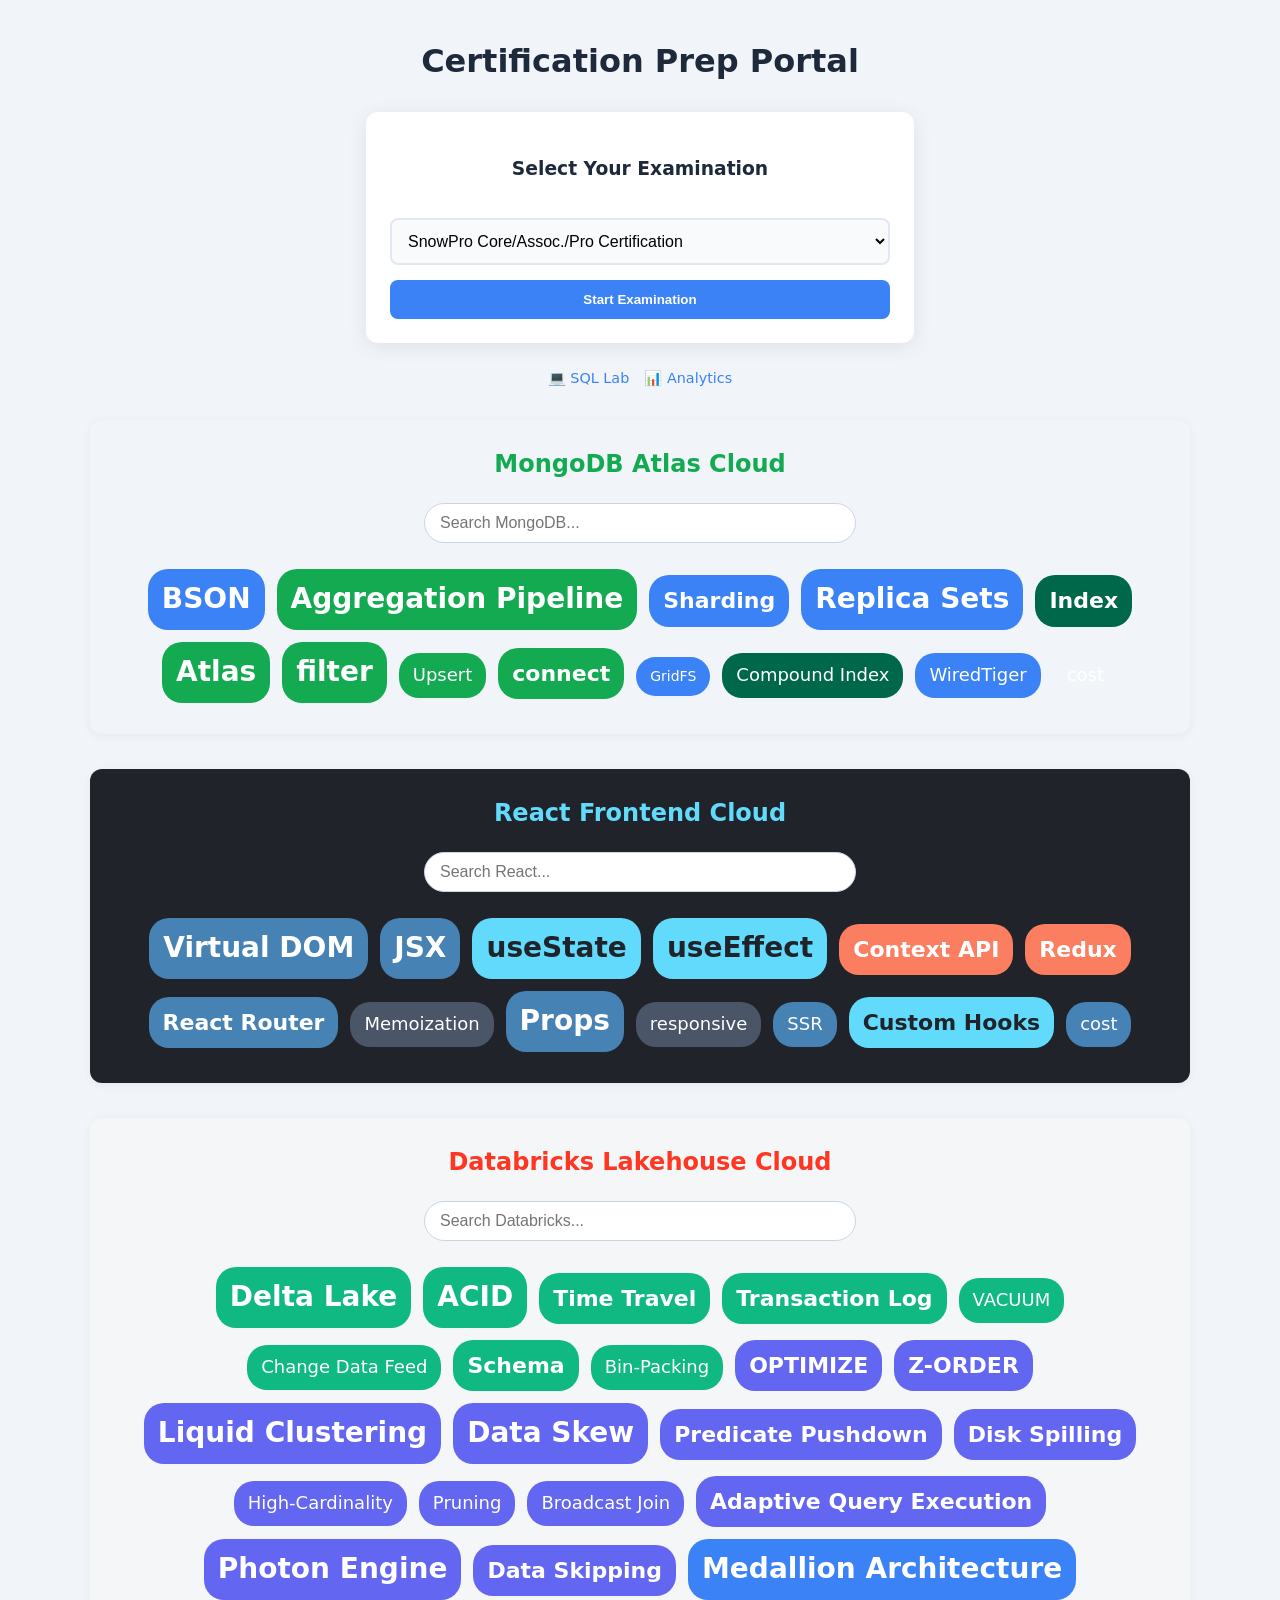
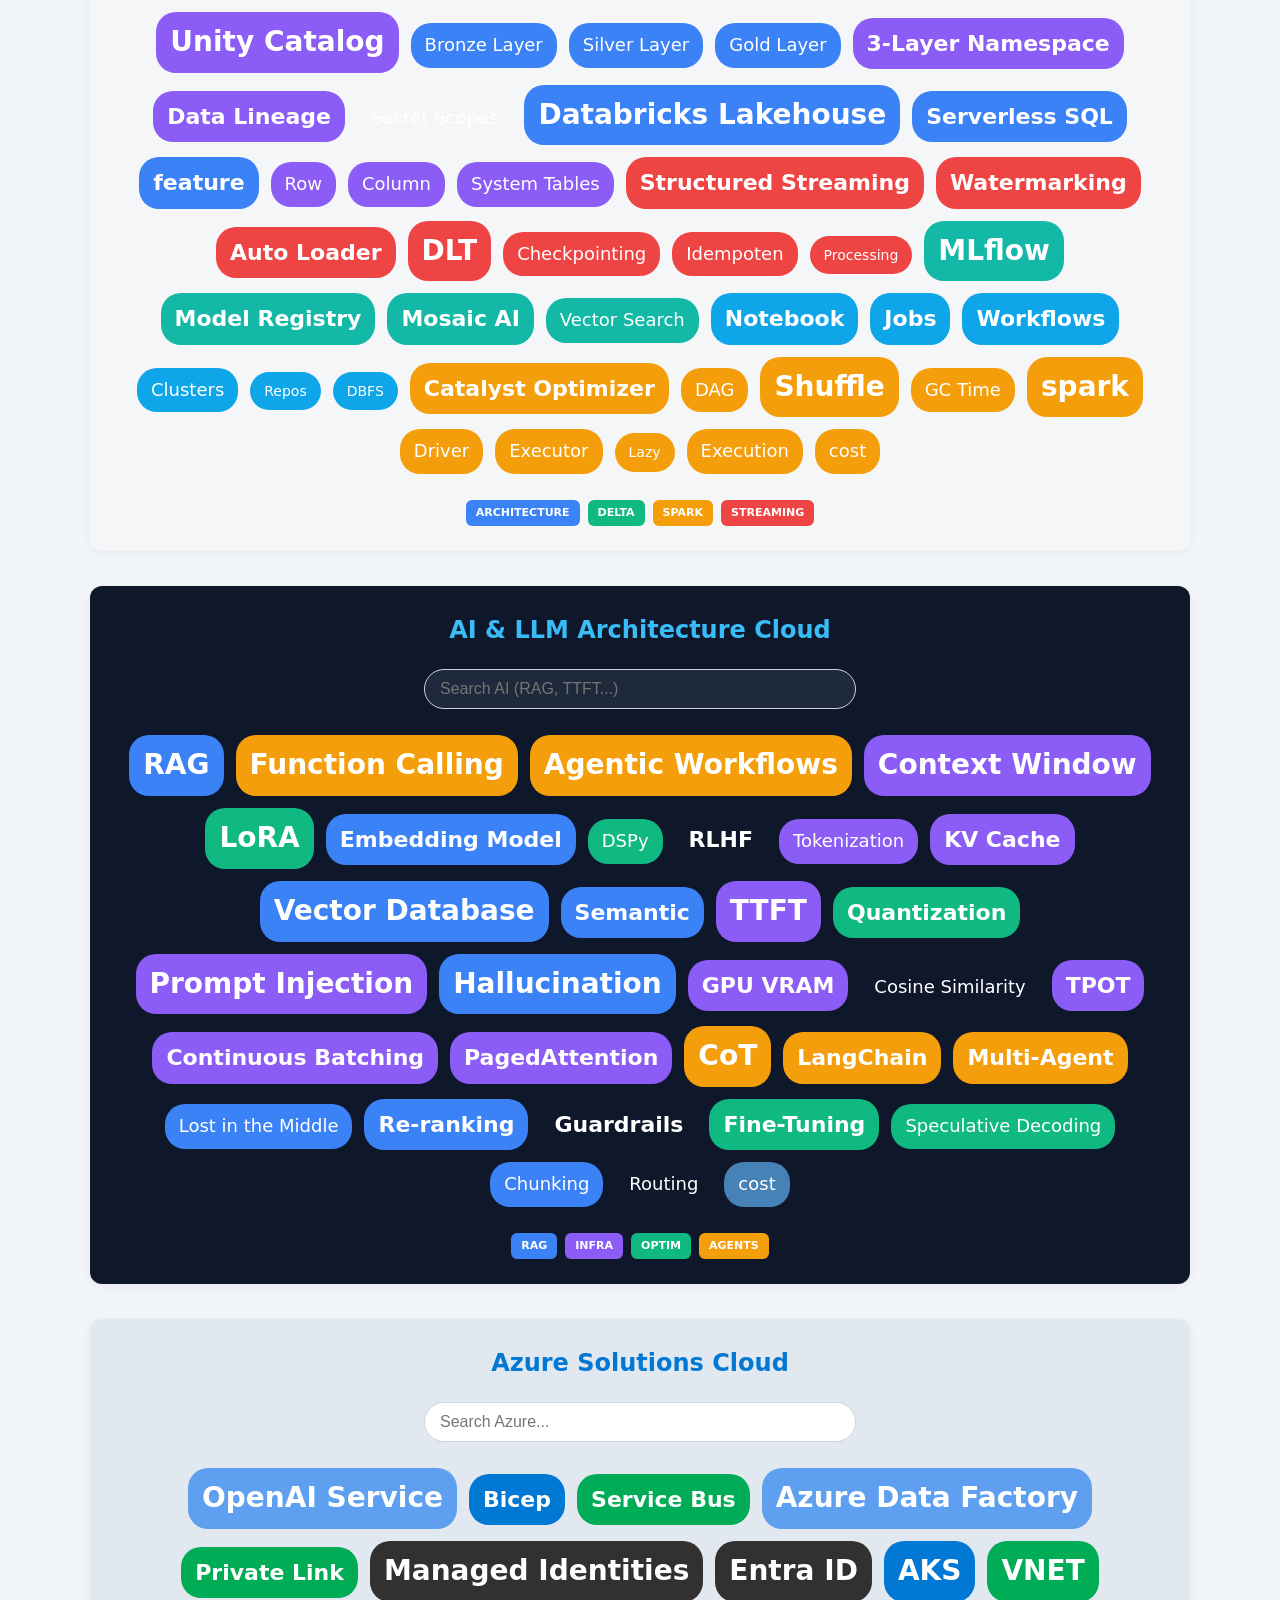
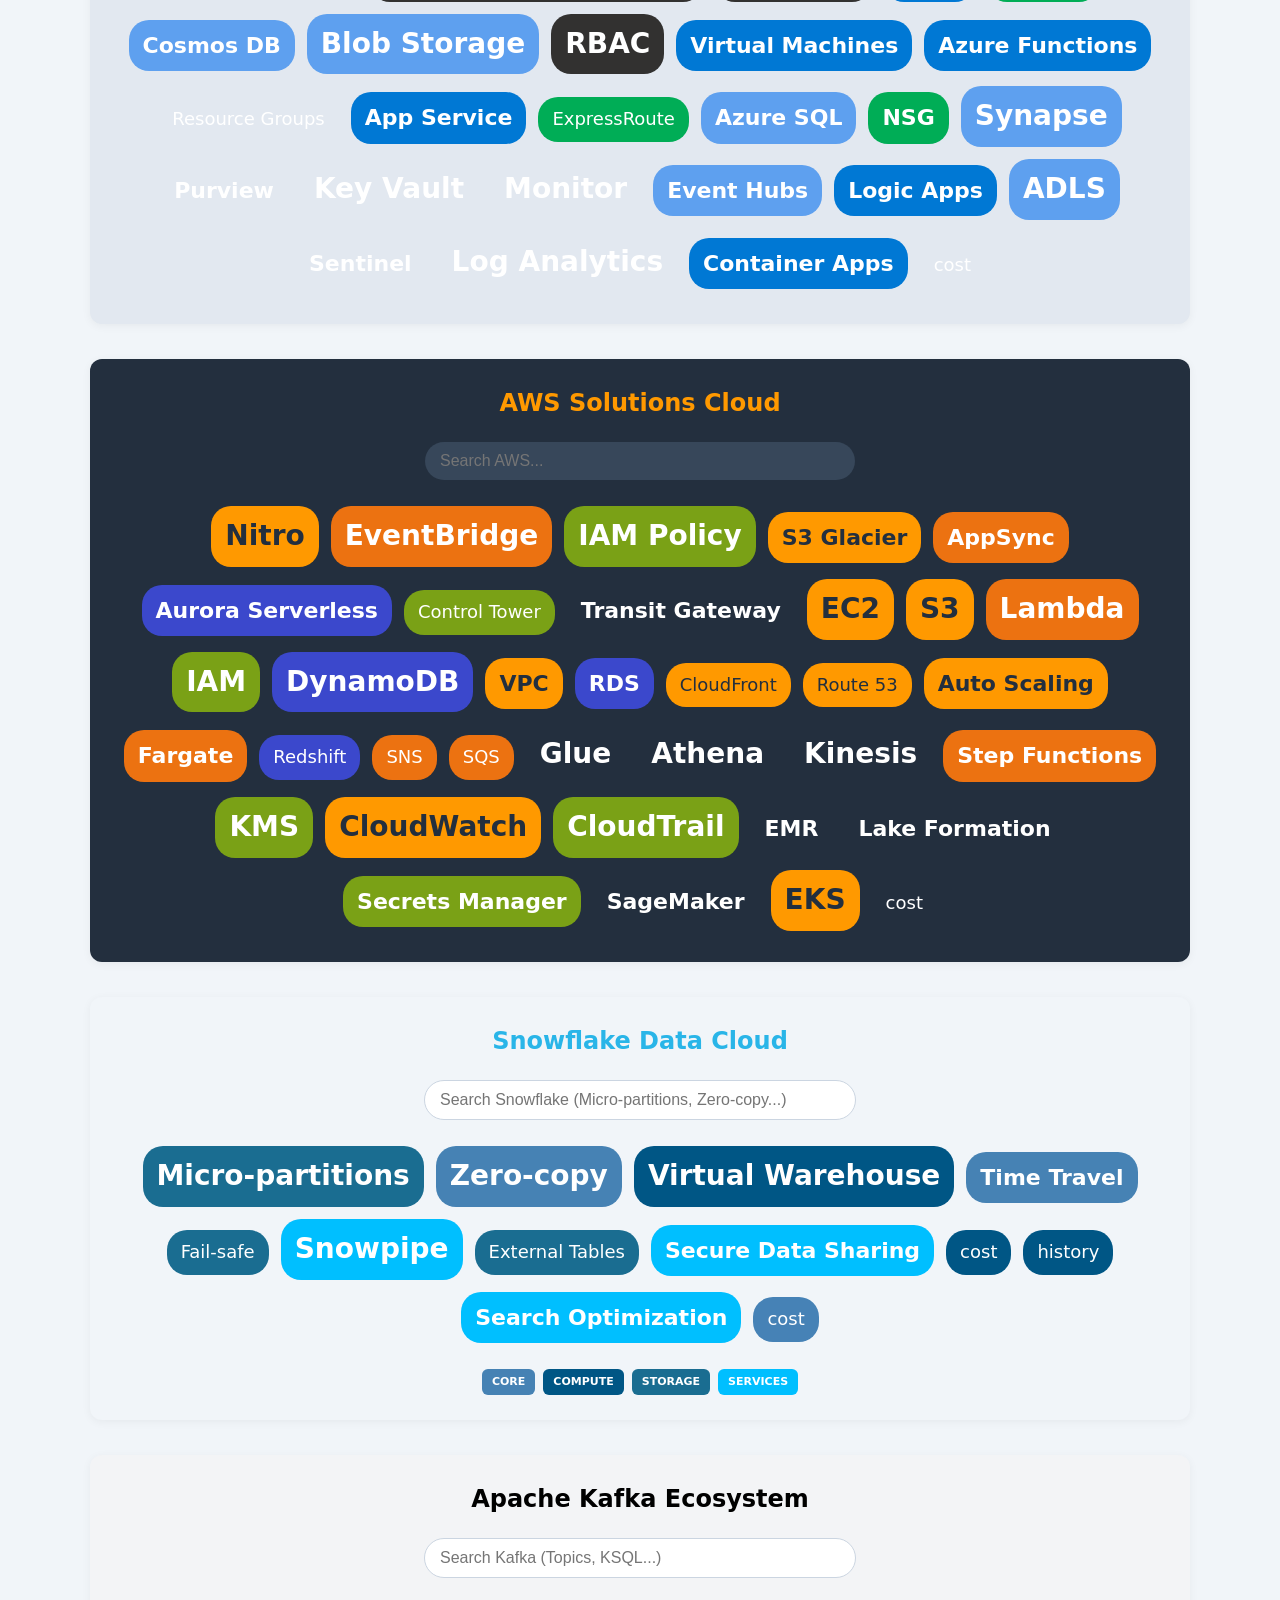
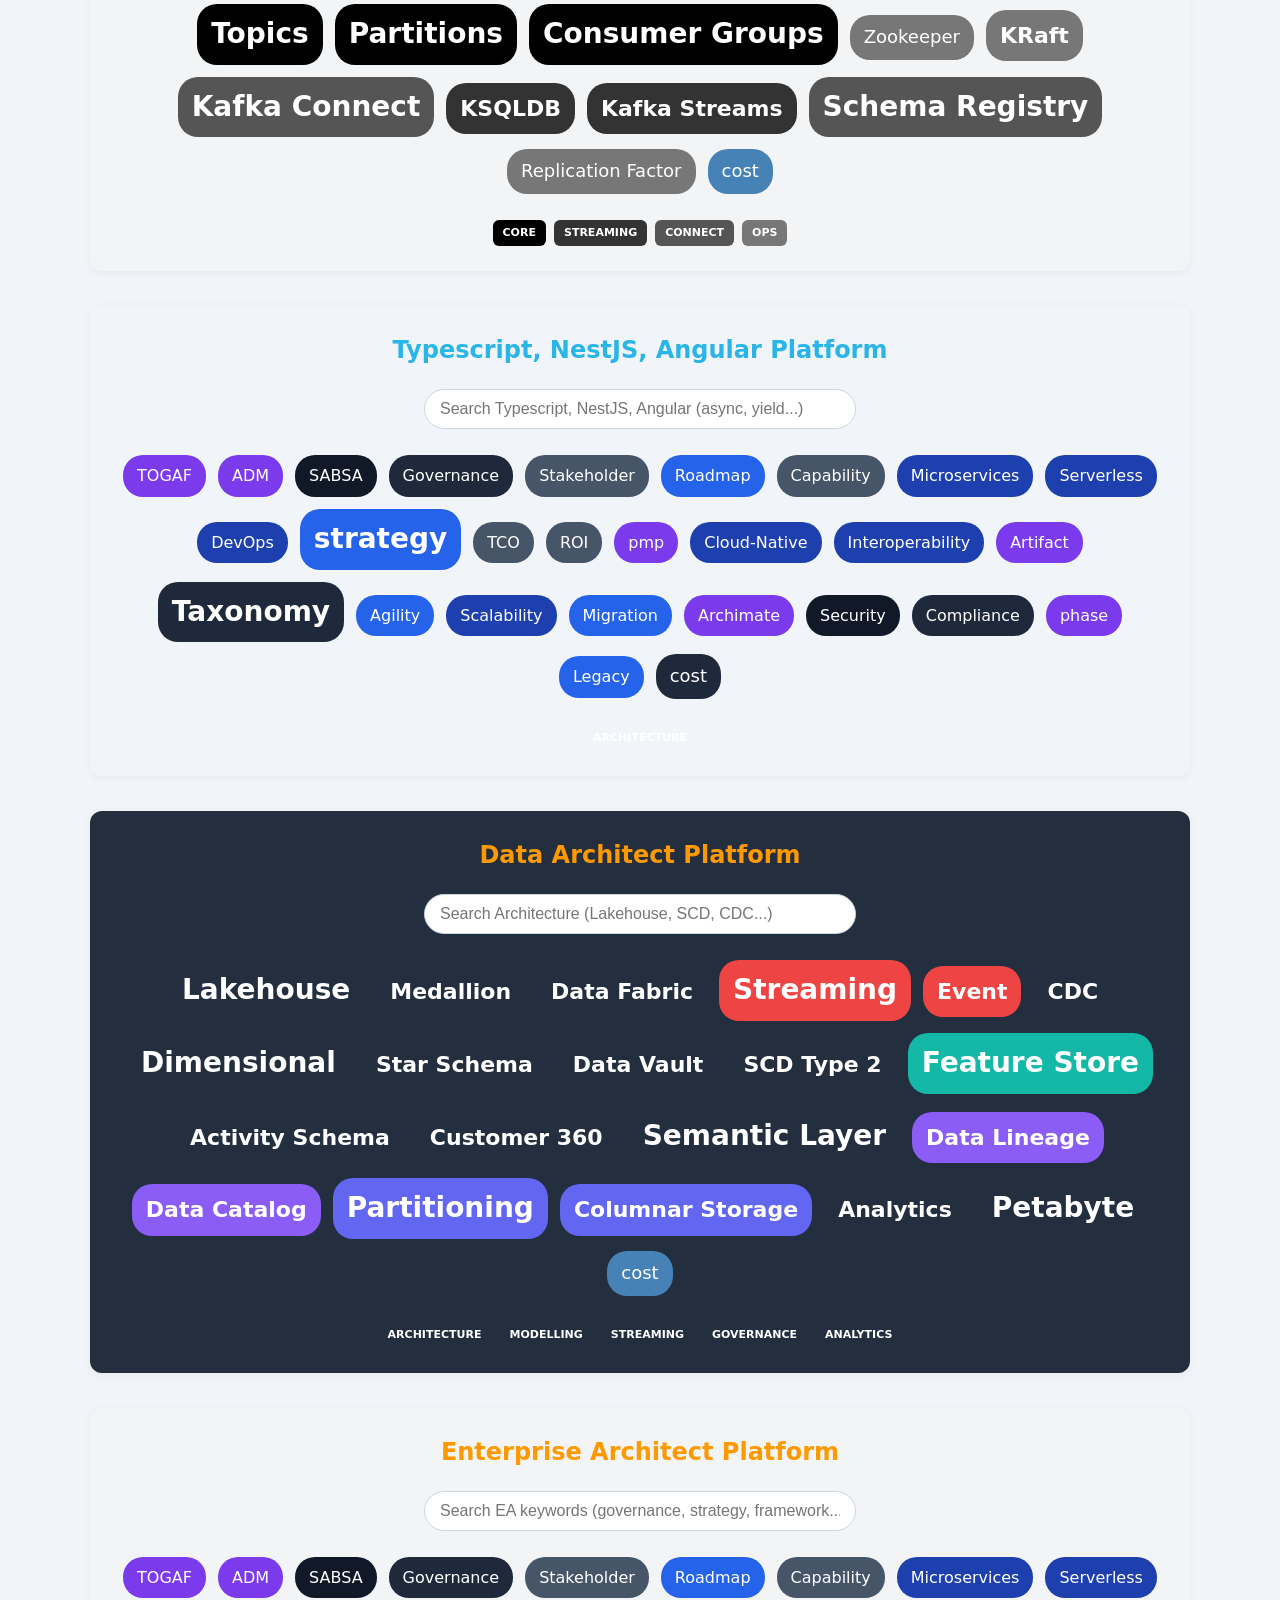
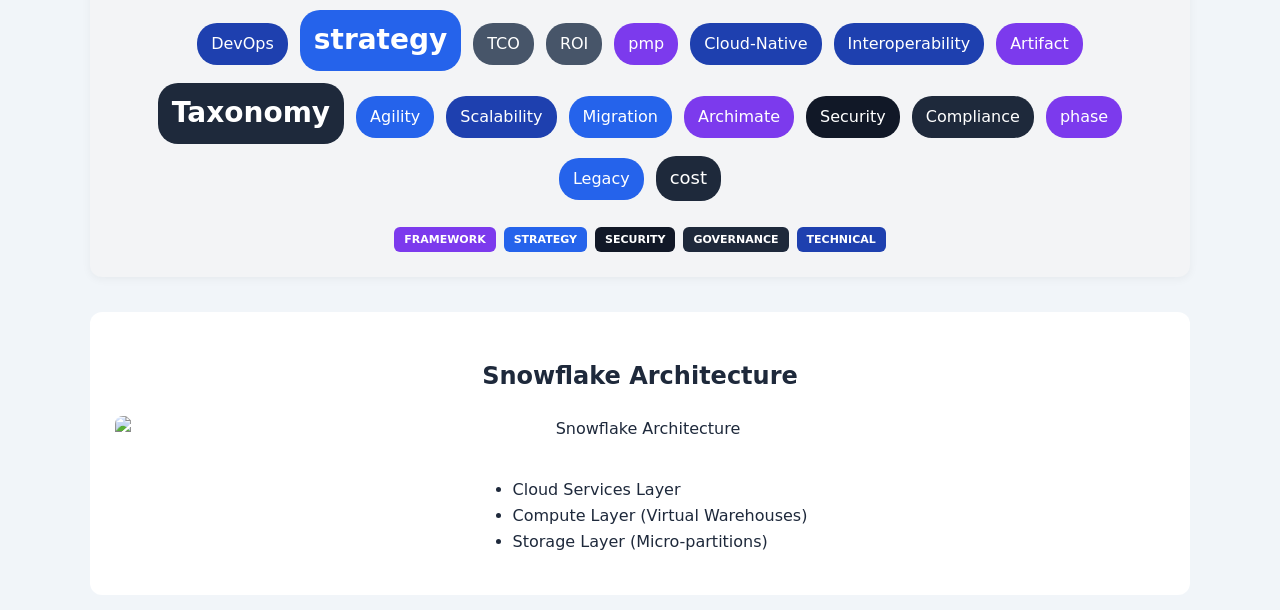
==== commit c469688c: "Update index.html" ====
--- a/index.html
+++ b/index.html
@@ -59,6 +59,14 @@
 .az-data { background: #0078D4; } 
 .aws-core { background: #E67E22; color: white !important; } /* Darker Orange */
 .cost { background: #4682B6; }  /* Deeper Sky Blue */
+
+/* EA Cloud Domains - Professional Slate & Navy */
+.ea-strategy { background: #2563EB; } /* Royal Blue */
+.ea-governance { background: #1e293b; } /* Slate 800 */
+.ea-framework { background: #7C3AED; } /* Deep Violet */
+.ea-business { background: #475569; } /* Slate 600 */
+.ea-technical { background: #1e40af; } /* Blue 800 */
+.ea-security { background: #111827; } /* Gray 900 */        
      
         /* Selector Card */
         .exam-selector-card {
@@ -197,10 +205,12 @@
             <option value="aws">AWS Certification</option>
             <option value="ai_arch">AI Architect</option> 
             <option value="JavaScript">JavaScript</option> 
+            <option value="TypeScript_NestJS">TypeScript, NestJS, Angular</option> 
             <option value="dotnet">dotnet & C# & asp.net</option> 
             <option value="kafka">Kafka</option>
             <option value="hl7">HL7</option>
             <option value="data_architect">DataArchitect</option>
+            <option value="enterprise_architect">EnterpriseArchitect</option>
             <option value="ai">AI & LLM Engineering</option> 
         </select>
         <button class="btn-primary" onclick="launchExam()">Start Examination</button>
@@ -272,6 +282,20 @@
         <span class="kf-connect">Connect</span><span class="kf-ops">Ops</span>
     </div>
 </div>
+<div id="typescript_nestjs-cloud" class="cloud-section" style="background:#f1f5f9; color: white;">
+    <h2 style="color:#29b5e8;">Typescript, NestJS, Angular Platform</h2>
+
+    <div class="search-box">
+        <input id="typescript_nestjsSearch" placeholder="Search Typescript, NestJS, Angular (async, yield...)">
+    </div>
+
+    <div class="cloud-display" id="typescript_nestjsCloud"></div>
+
+    <div class="legend">
+        <span class="typescript_nestjs-architecture">Architecture</span>
+    </div>
+</div>   
+
  <div id="data_architect-cloud" class="cloud-section" style="background:#232f3e; color: white;">
     <h2 style="color:#ff9900;">Data Architect Platform</h2>
 
@@ -287,6 +311,23 @@
         <span class="da-streaming">Streaming</span>
         <span class="da-governance">Governance</span>
         <span class="da-analytics">Analytics</span>
+    </div>
+</div>   
+ <div id="EA-cloud" class="cloud-section" style="background:#f3f4f6; color: white;">
+    <h2 style="color:#ff9900;">Enterprise Architect Platform</h2>
+
+    <div class="search-box">
+        <input id="eaSearch" placeholder="Search EA keywords (governance, strategy, framework...)">
+    </div>
+
+    <div class="cloud-display" id="eaCloud"></div>
+
+    <div class="legend">
+        <span class="ea-framework">Framework</span>
+        <span class="ea-strategy">Strategy</span>
+        <span class="ea-security">Security</span>
+        <span class="ea-governance">Governance</span>
+        <span class="ea-technical">Technical</span>
     </div>
 </div>       
 <div style="background: white; padding: 25px; border-radius: 12px; text-align: center;">
@@ -519,7 +560,8 @@
   {word:"Custom Hooks", freq:4, domain:"r-hooks", desc:"Reusable logic functions"},
   {word:"cost", freq:3, domain:"r-cost", desc:"cost optimization"},  
 ];
-    const snKeywords = [
+    
+const snKeywords = [
   {word:"Micro-partitions", freq:5, domain:"sn-storage", desc:"Immutable storage units in Snowflake"},
   {word:"Zero-copy", freq:5, domain:"sn-core", desc:"Zero-copy clone: Snapshot data without doubling storage costs"},
   {word:"Virtual Warehouse", freq:5, domain:"sn-compute", desc:"Independent compute resources (MPP clusters)"},
@@ -546,6 +588,46 @@
   {word:"Schema Registry", freq:5, domain:"kf-connect", desc:"Centralized management of Avro/JSON schemas"},
   {word:"Replication Factor", freq:3, domain:"kf-ops", desc:"Number of copies of data for fault tolerance"},
   {word:"cost", freq:3, domain:"kf-cost", desc:"cost optimization"},  
+];
+/**
+ * Keyword mapping for the 500 MCQ Question Bank
+ * Domain legend: 
+ * az-compute (Cloud/DevOps), az-data (Data/State), 
+ * arch (Architecture), sec (Security/Auth)
+ */
+const typescript_nestjsKeywords = [
+  // --- CLOUD & DEVOPS (The "Pro" Additions) ---
+  { word: "AWS CDK", freq: 5, domain: "az-compute", desc: "Infrastructure as Code for NestJS using TypeScript" },
+  { word: "Fargate", freq: 4, domain: "az-compute", desc: "Serverless container execution for NestJS" },
+  { word: "Blue-Green", freq: 3, domain: "az-compute", desc: "Zero-downtime deployment strategy" },
+  { word: "Key Vault", freq: 4, domain: "sec", desc: "Secure secret management for Azure/AWS" },
+  { word: "Docker", freq: 5, domain: "az-compute", desc: "Containerization for NestJS microservices" },
+
+  // --- ARCHITECTURE & NESTJS ---
+  { word: "Dependency Injection", freq: 10, domain: "arch", desc: "Inversion of Control container in NestJS/Angular" },
+  { word: "Microservices", freq: 8, domain: "arch", desc: "Distributed systems using TCP, Redis, or NATS" },
+  { word: "CQRS", freq: 5, domain: "arch", desc: "Command Query Responsibility Segregation" },
+  { word: "Interceptors", freq: 7, domain: "arch", desc: "AOP technique to transform request/response streams" },
+  { word: "Guards", freq: 9, domain: "sec", desc: "Authentication and RBAC logic layer" },
+  { word: "ForwardRef", freq: 4, domain: "arch", desc: "Resolving circular dependencies in DI" },
+
+  // --- ANGULAR & STATE MANAGEMENT ---
+  { word: "Signals", freq: 9, domain: "az-data", desc: "Fine-grained reactivity introduced in Angular 16+" },
+  { word: "NgRx", freq: 7, domain: "az-data", desc: "Global state management based on Redux patterns" },
+  { word: "Standalone", freq: 6, domain: "arch", desc: "Components that don't require NgModules" },
+  { word: "Hydration", freq: 4, domain: "az-compute", desc: "Non-destructive SSR-to-Client transition" },
+  { word: "RxJS", freq: 10, domain: "az-data", desc: "Reactive Extensions for asynchronous streams" },
+
+  // --- TYPESCRIPT ADVANCED ---
+  { word: "Generics", freq: 8, domain: "arch", desc: "Reusable components that work over a variety of types" },
+  { word: "Utility Types", freq: 7, domain: "arch", desc: "Partial, Pick, Omit, and Record mappings" },
+  { word: "Mapped Types", freq: 5, domain: "arch", desc: "Creating new types based on existing ones" },
+  { word: "Type Guards", freq: 6, domain: "sec", desc: "Runtime type checking with the 'is' keyword" },
+
+  // --- TESTING ---
+  { word: "Jest", freq: 8, domain: "arch", desc: "Unit testing framework for NestJS and Angular" },
+  { word: "Cypress", freq: 6, domain: "arch", desc: "End-to-end testing for frontend workflows" },
+  { word: "Mocks", freq: 5, domain: "arch", desc: "Simulating dependencies for isolated tests" }
 ];
 
 const dataArchitectKeywords = [
@@ -571,7 +653,35 @@
 {word:"Petabyte", freq:5, domain:"scale", desc:"Data platforms operating at PB scale"},
 {word:"cost", freq:3, domain:"cost", desc:"cost optimization"},
 ];
-
+const eaKeywords = [
+    { word: "TOGAF", freq: 10, domain: "ea-framework" },
+    { word: "ADM", freq: 9, domain: "ea-framework" },
+    { word: "SABSA", freq: 7, domain: "ea-security" },
+    { word: "Governance", freq: 10, domain: "ea-governance" },
+    { word: "Stakeholder", freq: 8, domain: "ea-business" },
+    { word: "Roadmap", freq: 9, domain: "ea-strategy" },
+    { word: "Capability", freq: 8, domain: "ea-business" },
+    { word: "Microservices", freq: 7, domain: "ea-technical" },
+    { word: "Serverless", freq: 6, domain: "ea-technical" },
+    { word: "DevOps", freq: 7, domain: "ea-technical" },
+    { word: "strategy", freq: 5, domain: "ea-strategy" },
+    { word: "TCO", freq: 6, domain: "ea-business" },
+    { word: "ROI", freq: 6, domain: "ea-business" },
+    { word: "pmp", freq: 6, domain: "ea-framework" },
+    { word: "Cloud-Native", freq: 8, domain: "ea-technical" },
+    { word: "Interoperability", freq: 7, domain: "ea-technical" },
+    { word: "Artifact", freq: 6, domain: "ea-framework" },
+    { word: "Taxonomy", freq: 5, domain: "ea-governance" },
+    { word: "Agility", freq: 8, domain: "ea-strategy" },
+    { word: "Scalability", freq: 7, domain: "ea-technical" },
+    { word: "Migration", freq: 7, domain: "ea-strategy" },
+    { word: "Archimate", freq: 6, domain: "ea-framework" },
+    { word: "Security", freq: 9, domain: "ea-security" },
+    { word: "Compliance", freq: 8, domain: "ea-governance" },
+    { word: "phase", freq: 6, domain: "ea-framework" },
+    { word: "Legacy", freq: 7, domain: "ea-strategy" },
+    { word: "cost", freq:3, domain:"ea-governance" },
+];
     // --- LOGIC ---
     function renderCloud(containerId, list, type) {
         const container = document.getElementById(containerId);
@@ -608,6 +718,8 @@
         renderCloud("kfCloud", kfKeywords, "kafka");
         // Render Data Architect Cloud
         renderCloud("daCloud", dataArchitectKeywords, "data_architect");
+        renderCloud("eaCloud", eaKeywords, "enterprise_architect");
+        renderCloud("typescript_nestjsCloud", eaKeywords, "typescript_nestjs");
         // Search listeners
         const bindSearch = (id, cloudId, data, type) => {
             document.getElementById(id).addEventListener('keyup', e => {
@@ -625,6 +737,8 @@
         bindSearch("snSearch", "snCloud", snKeywords, "snowflake");
         bindSearch("kfSearch", "kfCloud", kfKeywords, "kafka");
         bindSearch("daSearch", "daCloud", dataArchitectKeywords, "data_architect");
+        bindSearch("eaSearch", "eaCloud", eaKeywords, "enterprise_architect");
+        bindSearch("typescript_nestjsSearch", "typescript_nestjsCloud", typescript_nestjsKeywords, "typescript_nestjs");
     });
 </script>
 </body>
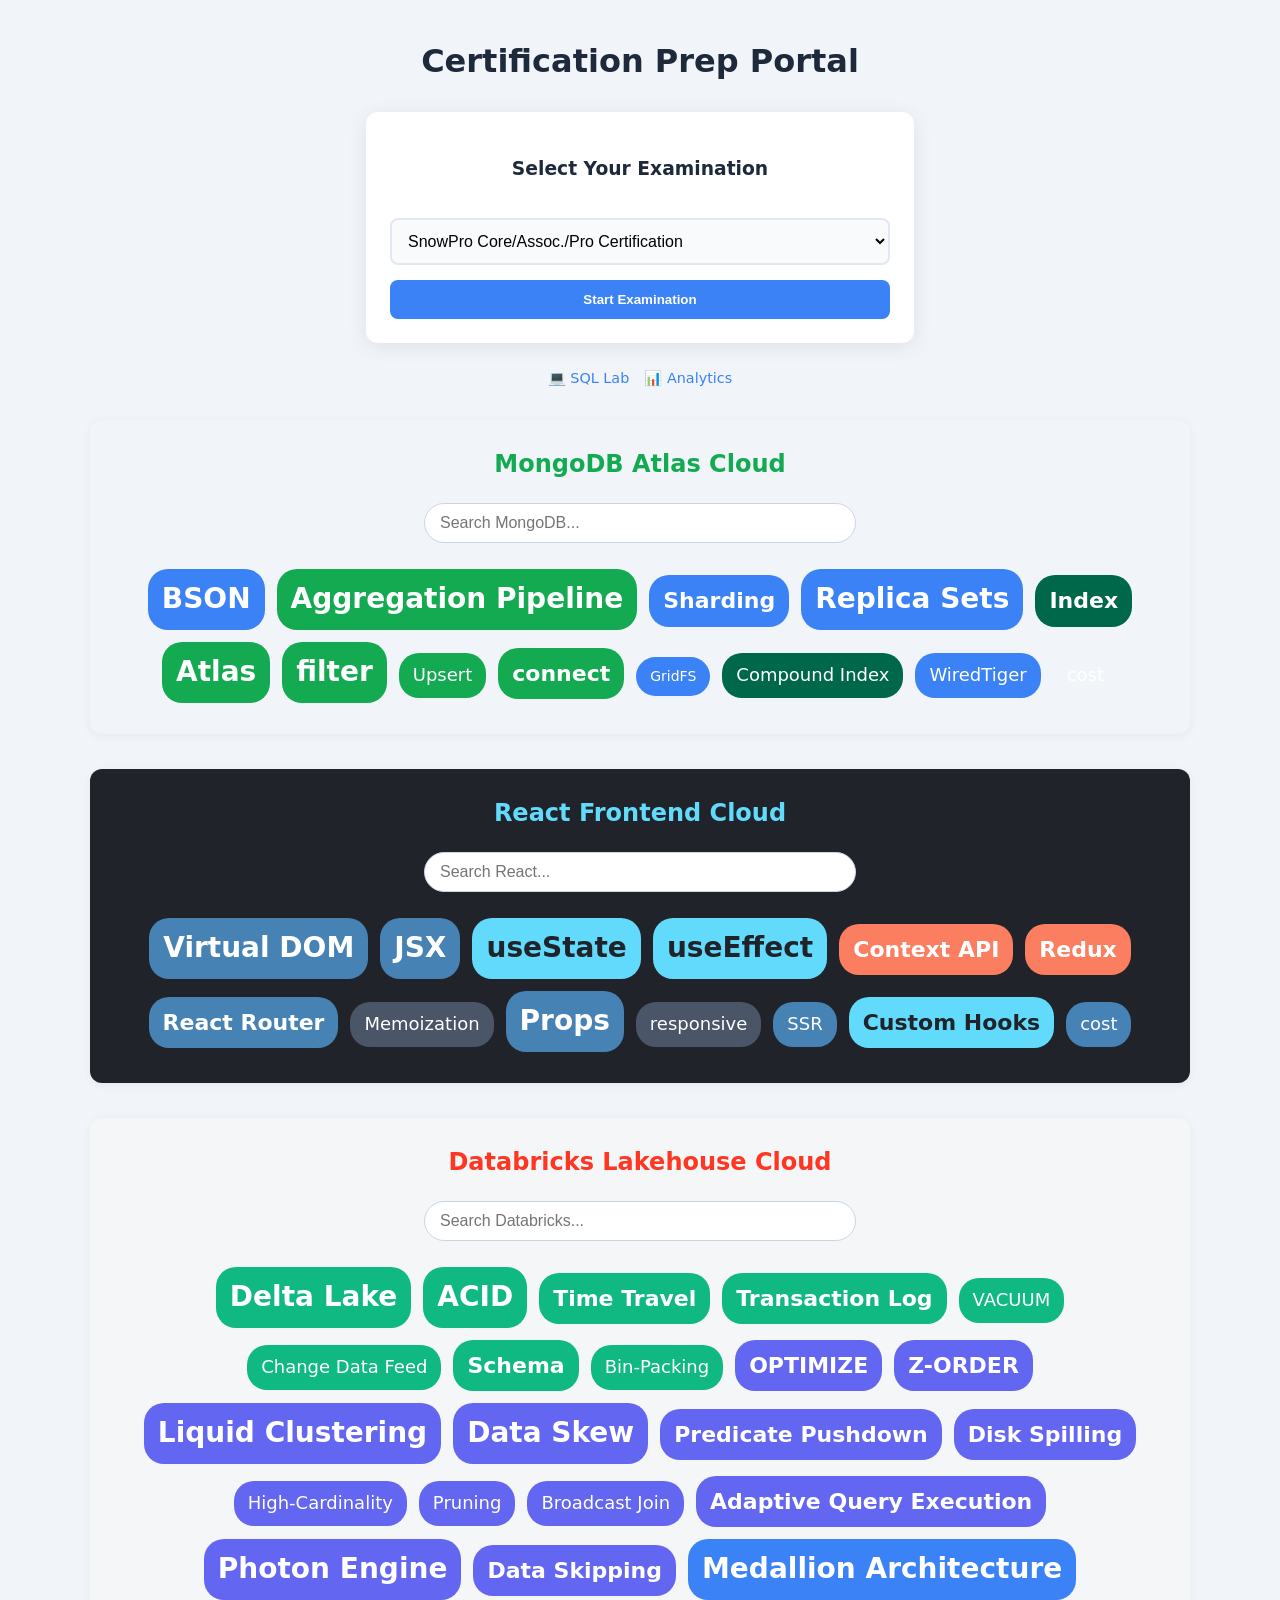
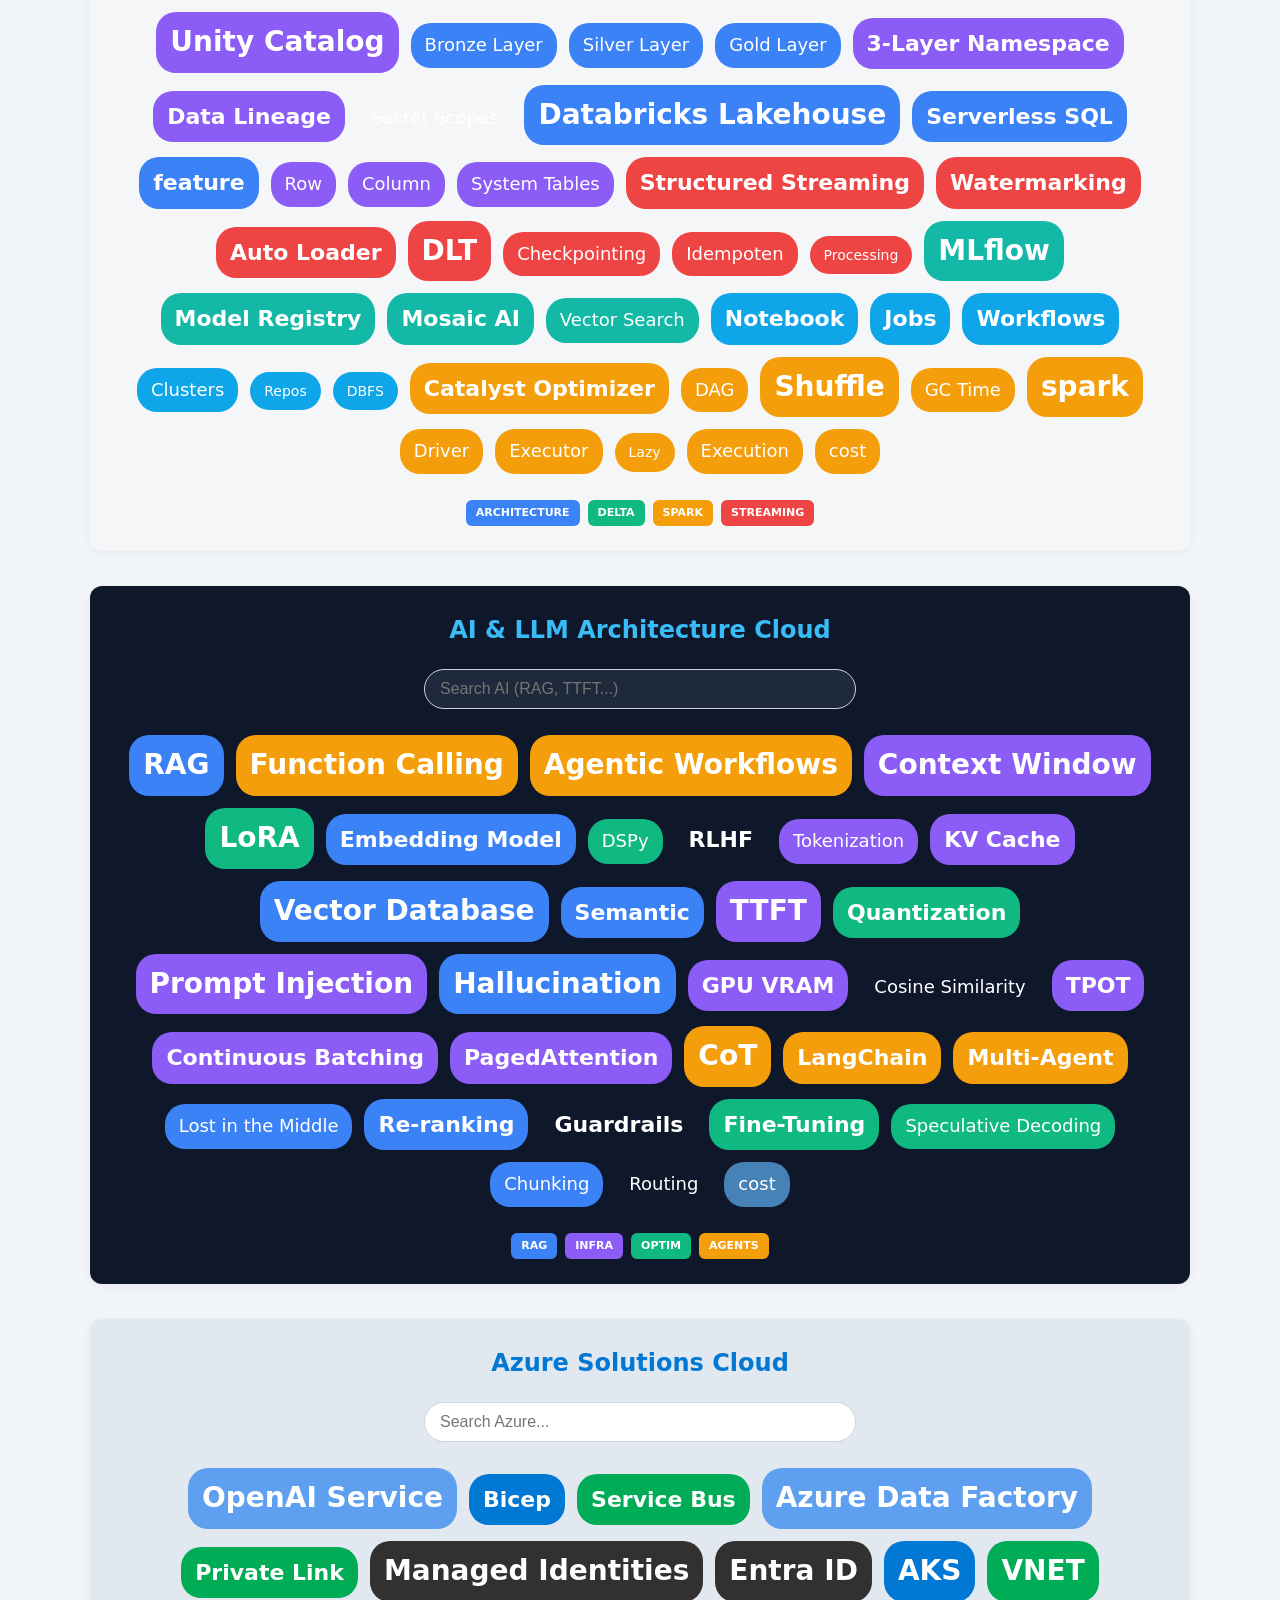
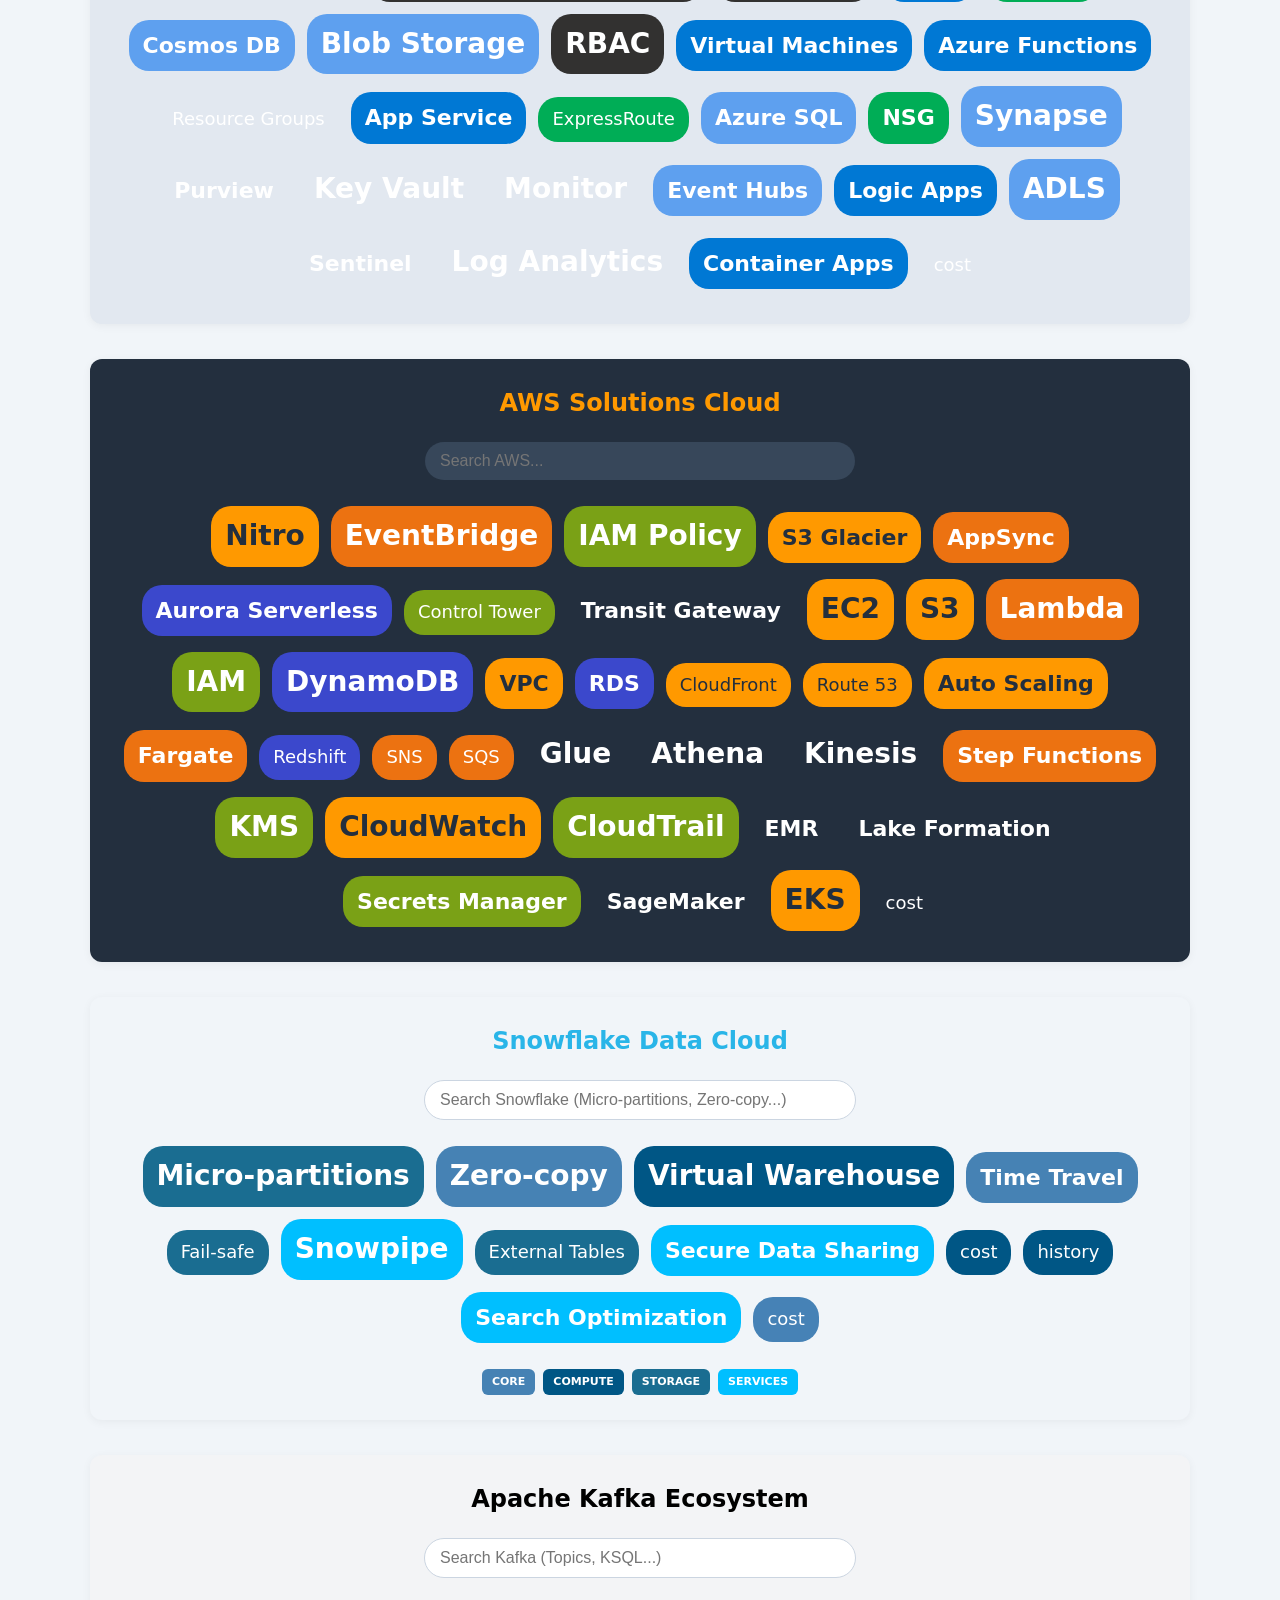
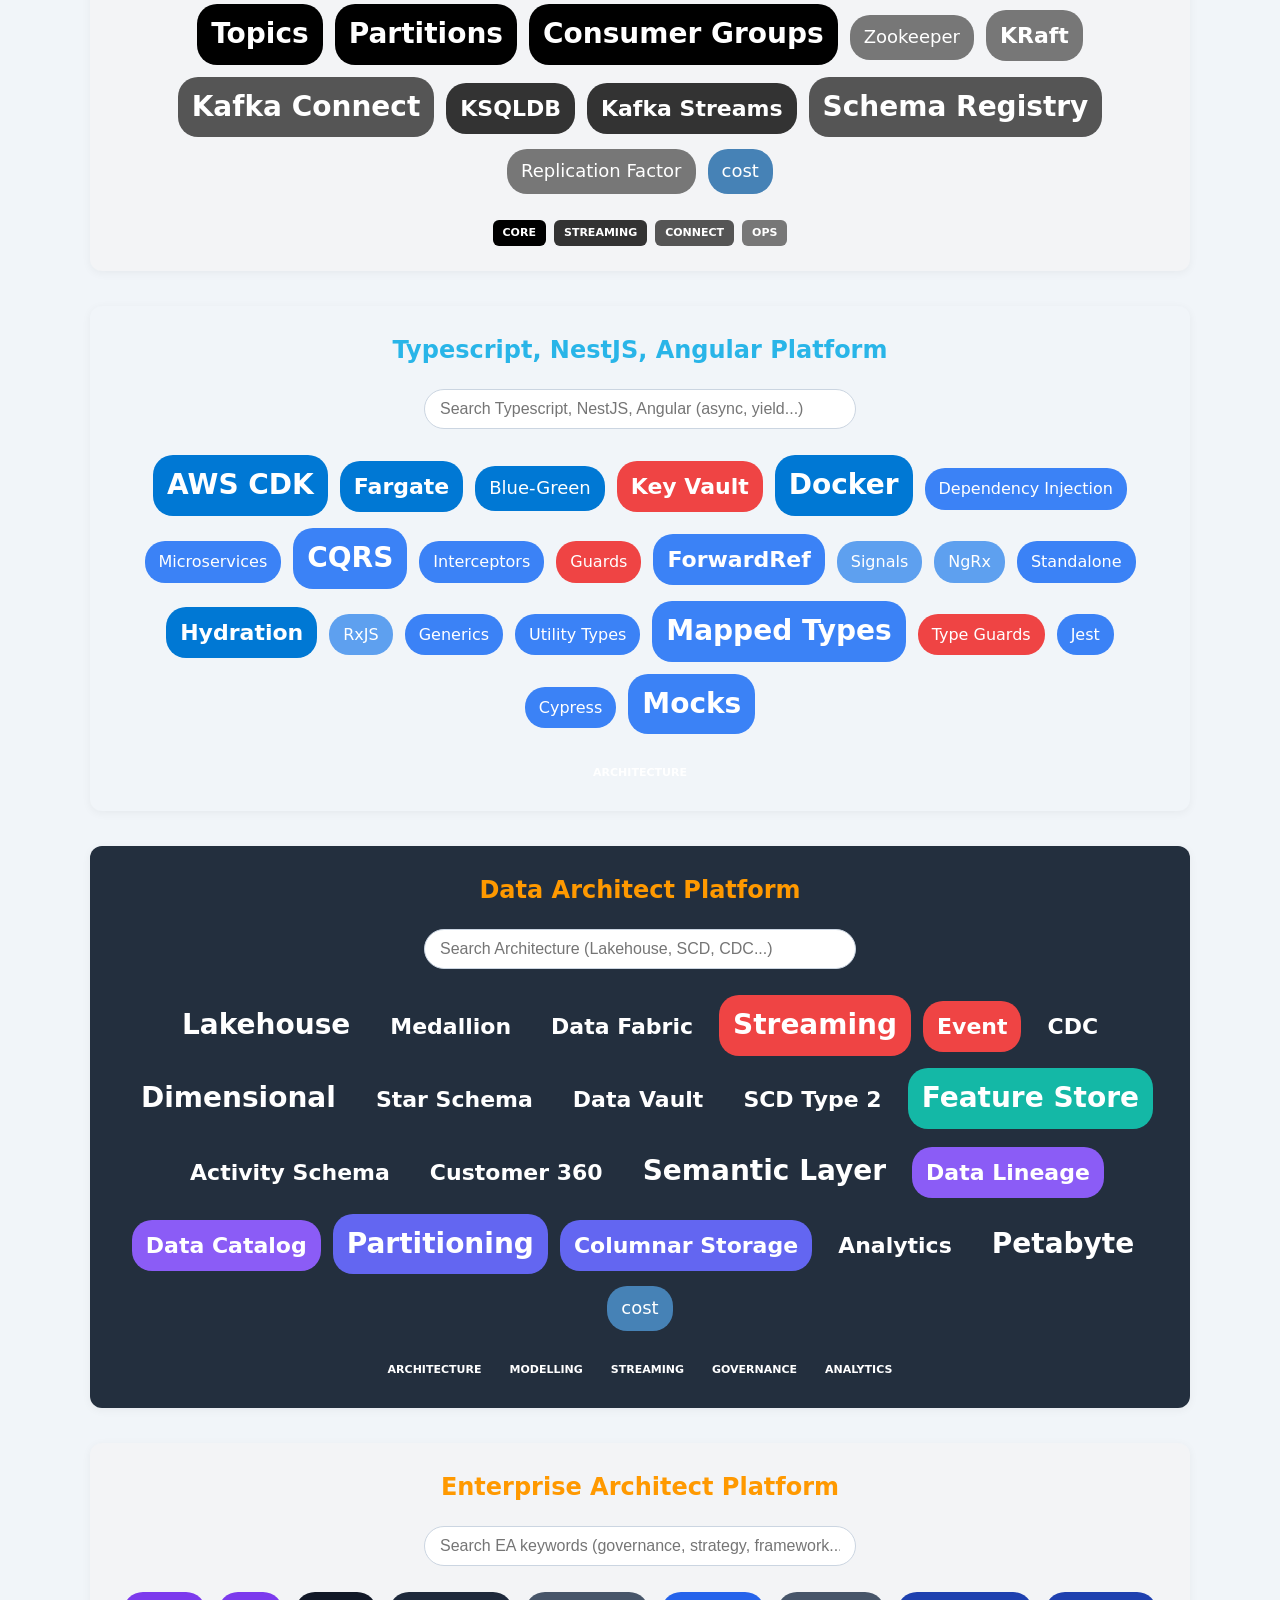
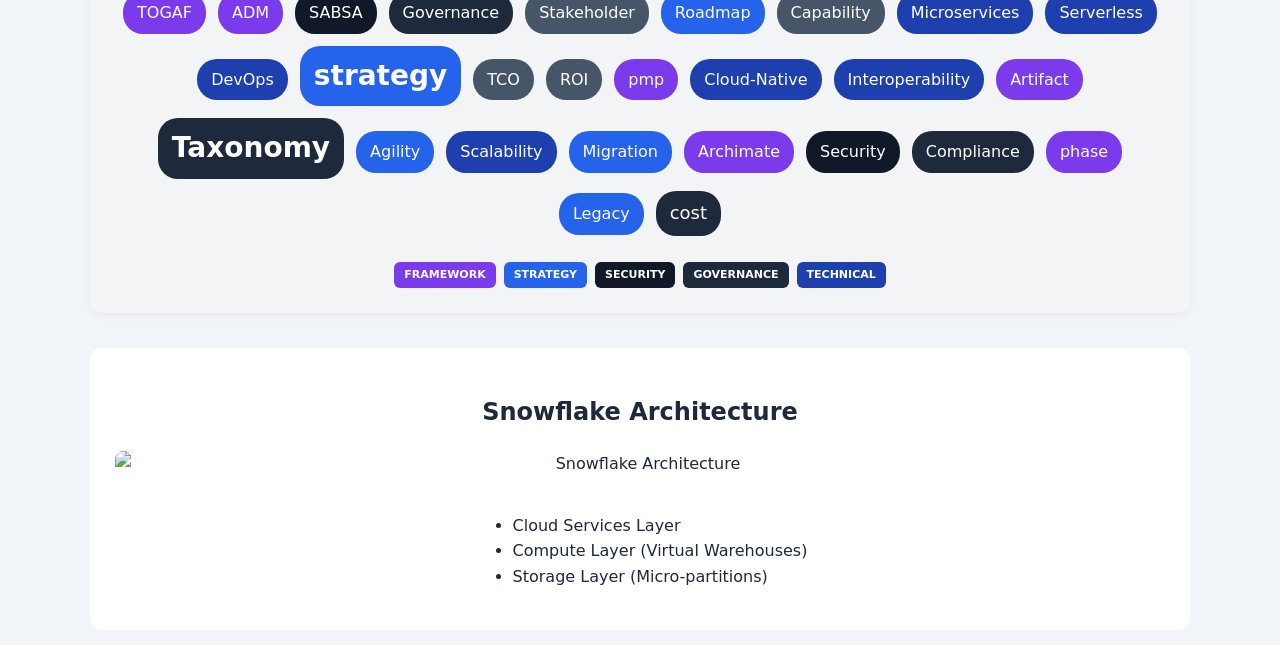
==== commit facaee85: "Update index.html" ====
--- a/index.html
+++ b/index.html
@@ -37,6 +37,10 @@
 .kf-connect { background: #555555; }
 .kf-ops { background: #777777; }
 .kf-cost { background: #4682B6; }  /* Deeper Sky Blue */
+
+/*Typescript, Nestjs and Angular*/
+.arch { background: #29b5e8 }       /* (Architecture): (Light Blue) */
+.sec { background: #ef4444 }        /* (Security/Auth): (Red) */
         
 /* Technology & React Domains */
 .r-hooks { background: #F08080; color: white !important; } /* Light Coral */
@@ -159,6 +163,10 @@
         .ml { background: #14b8a6; }
         .workspace { background: #0ea5e9; }
         .az-compute { background: #0078d4; }
+        
+        //.az-compute { background: #10b981 } /* (Green) */
+        //.az-data { background: #f59e0b }    /* (Amber) */
+
         .az-data { background: #5ea0ef; }
         .az-identity { background: #323130; }
         .az-net { background: #00ad56; }
@@ -719,7 +727,7 @@
         // Render Data Architect Cloud
         renderCloud("daCloud", dataArchitectKeywords, "data_architect");
         renderCloud("eaCloud", eaKeywords, "enterprise_architect");
-        renderCloud("typescript_nestjsCloud", eaKeywords, "typescript_nestjs");
+        renderCloud("typescript_nestjsCloud", typescript_nestjsKeywords, "typescript_nestjs");
         // Search listeners
         const bindSearch = (id, cloudId, data, type) => {
             document.getElementById(id).addEventListener('keyup', e => {
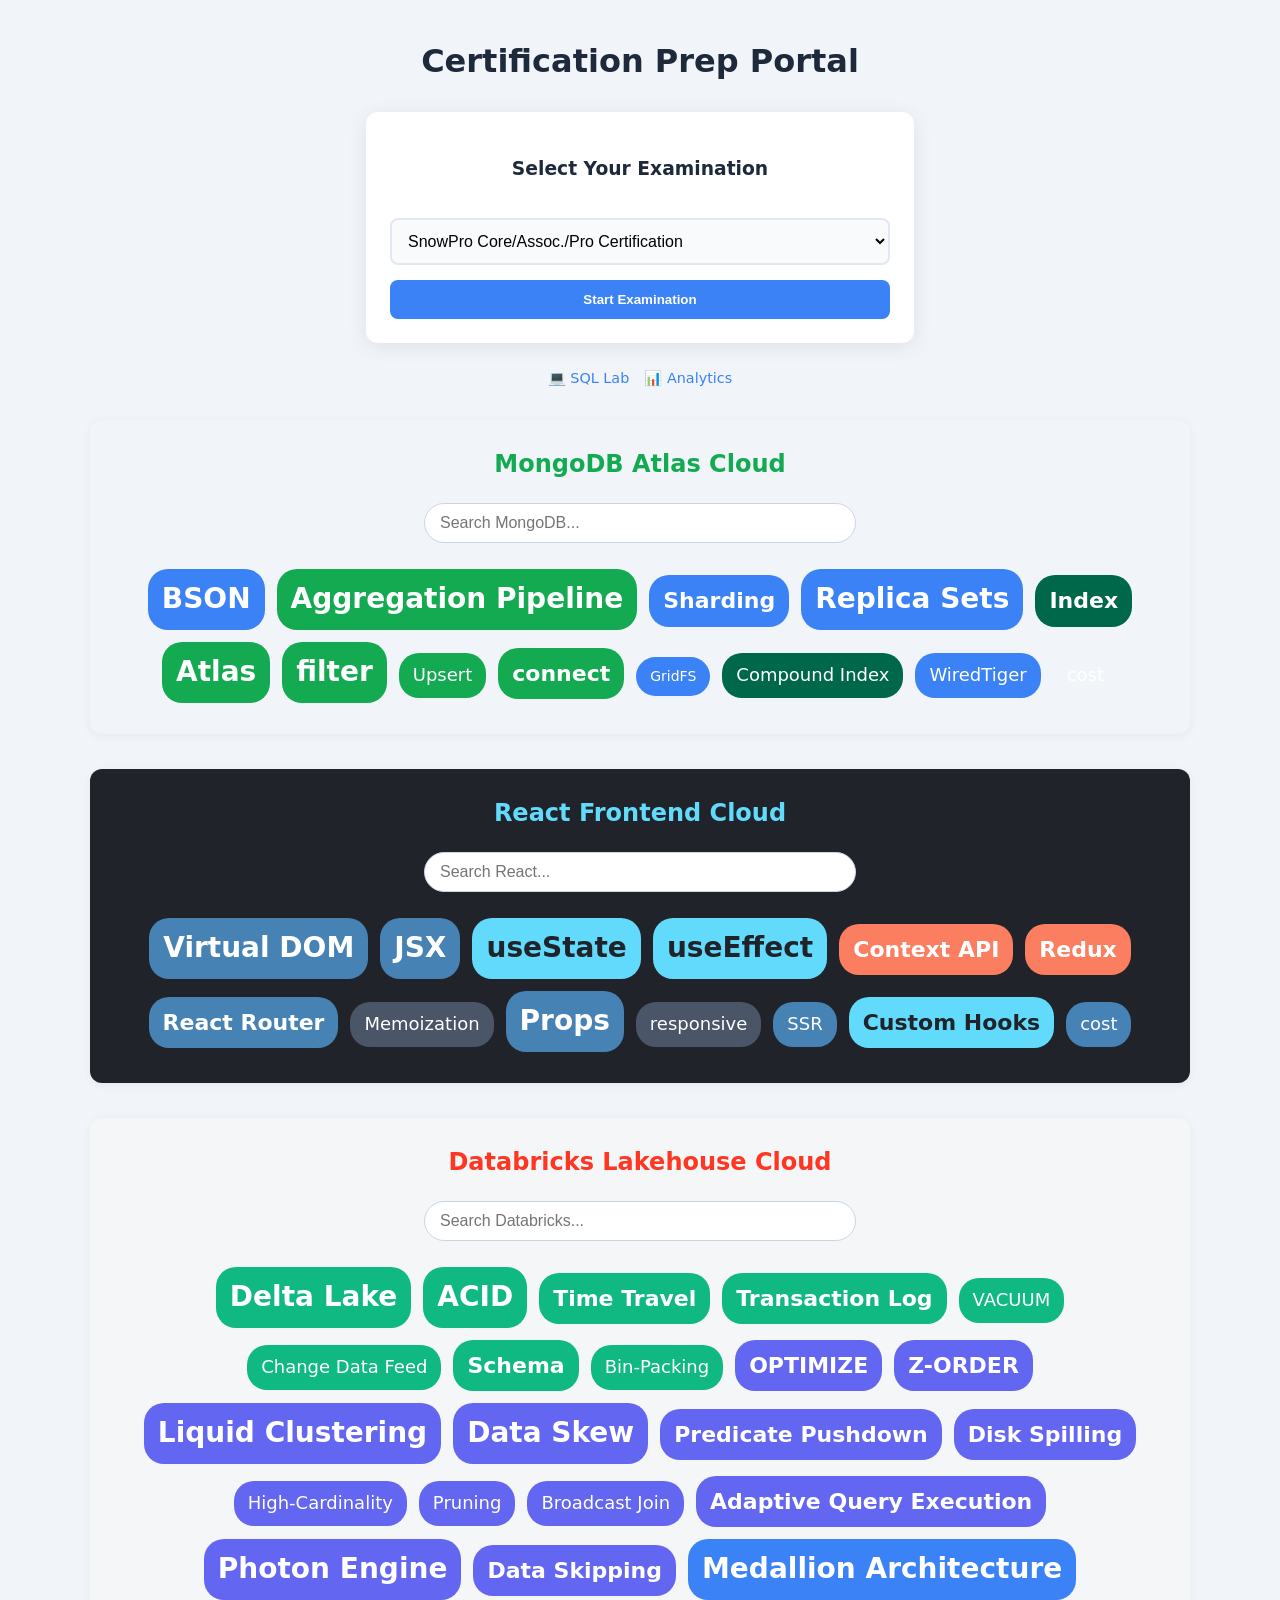
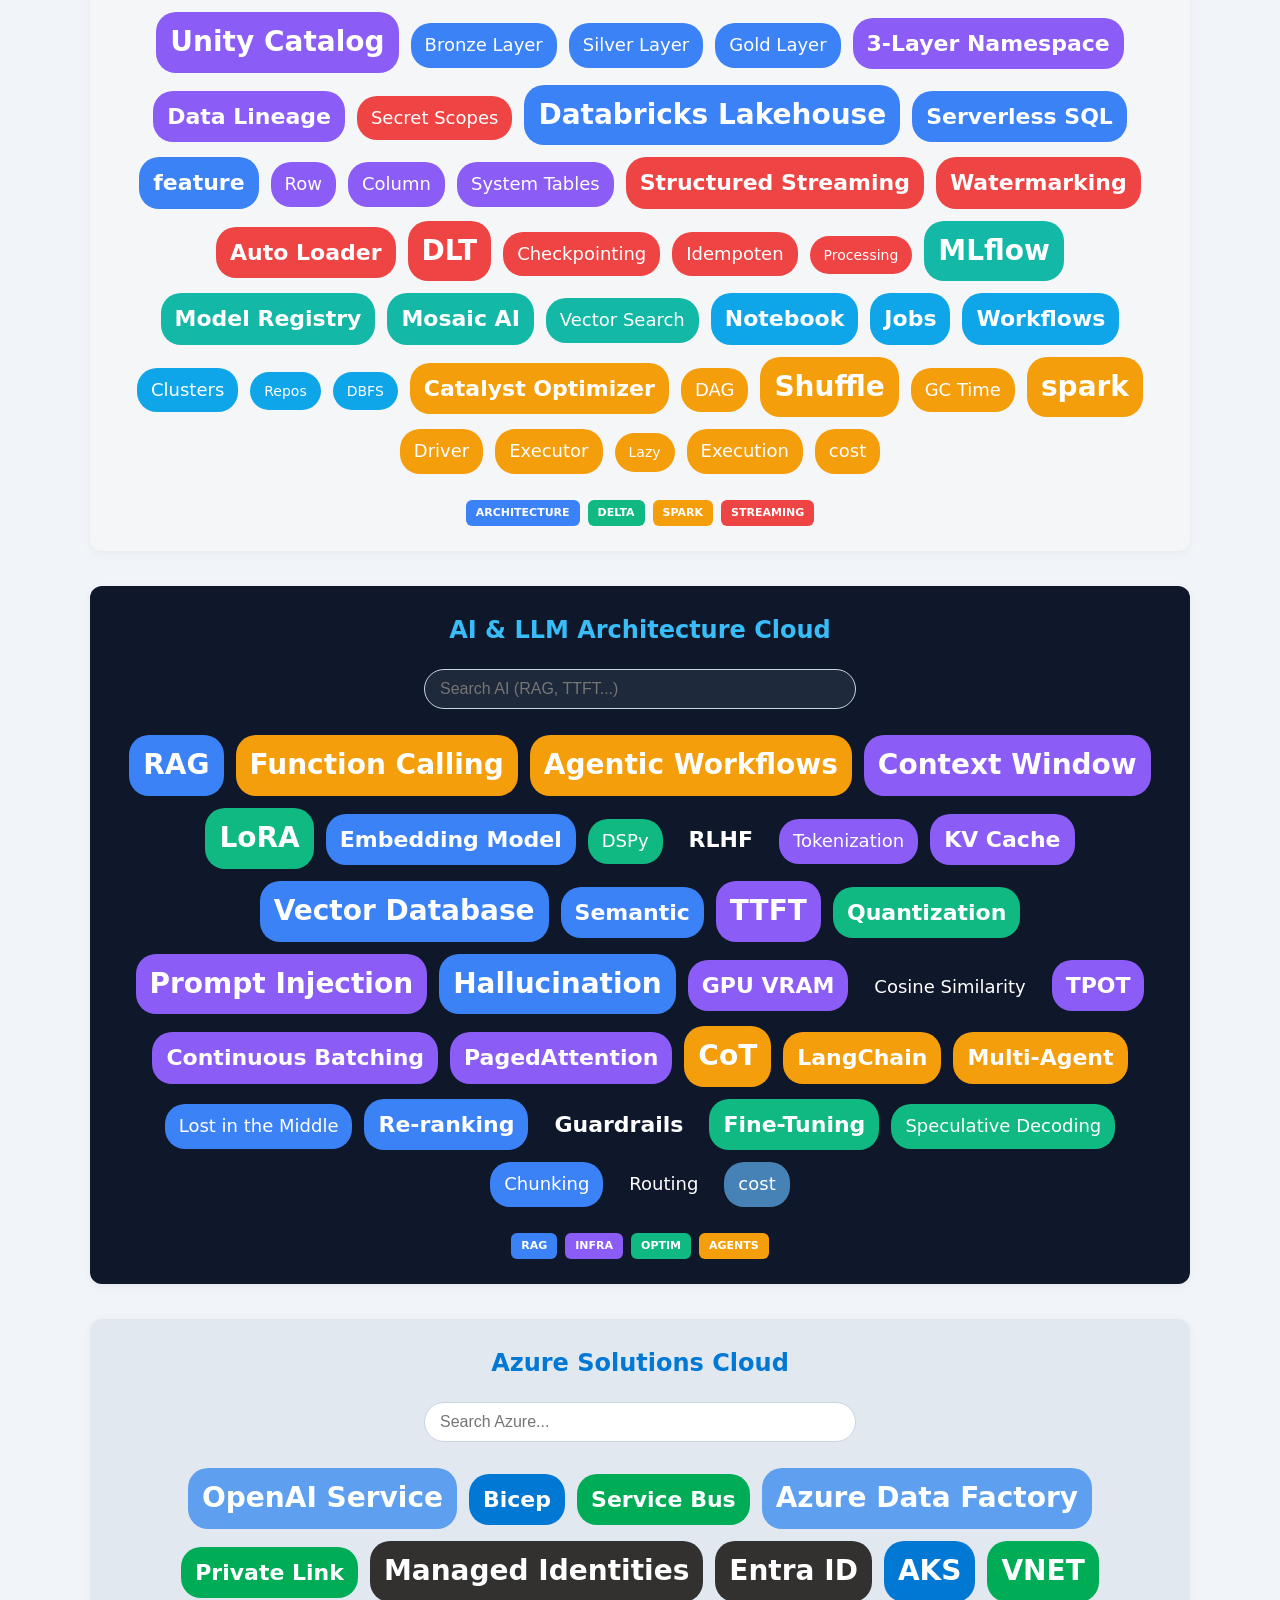
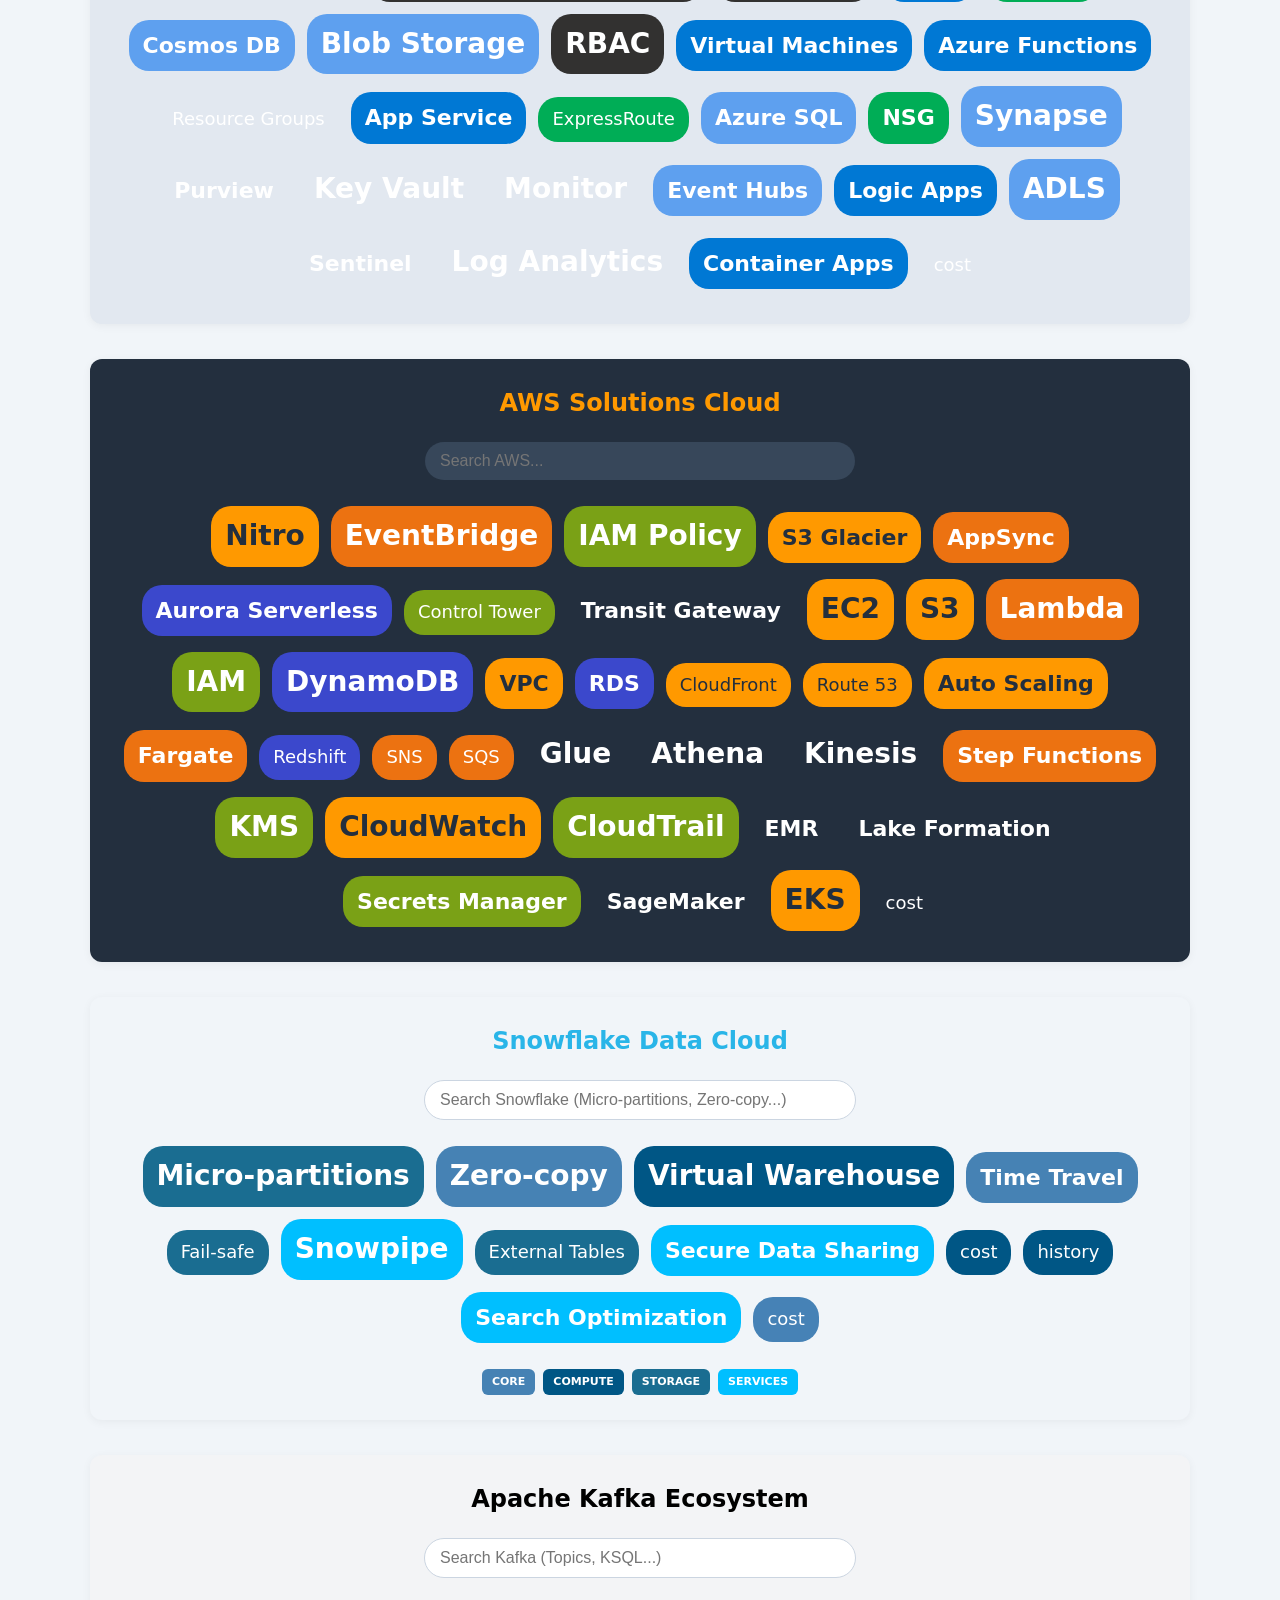
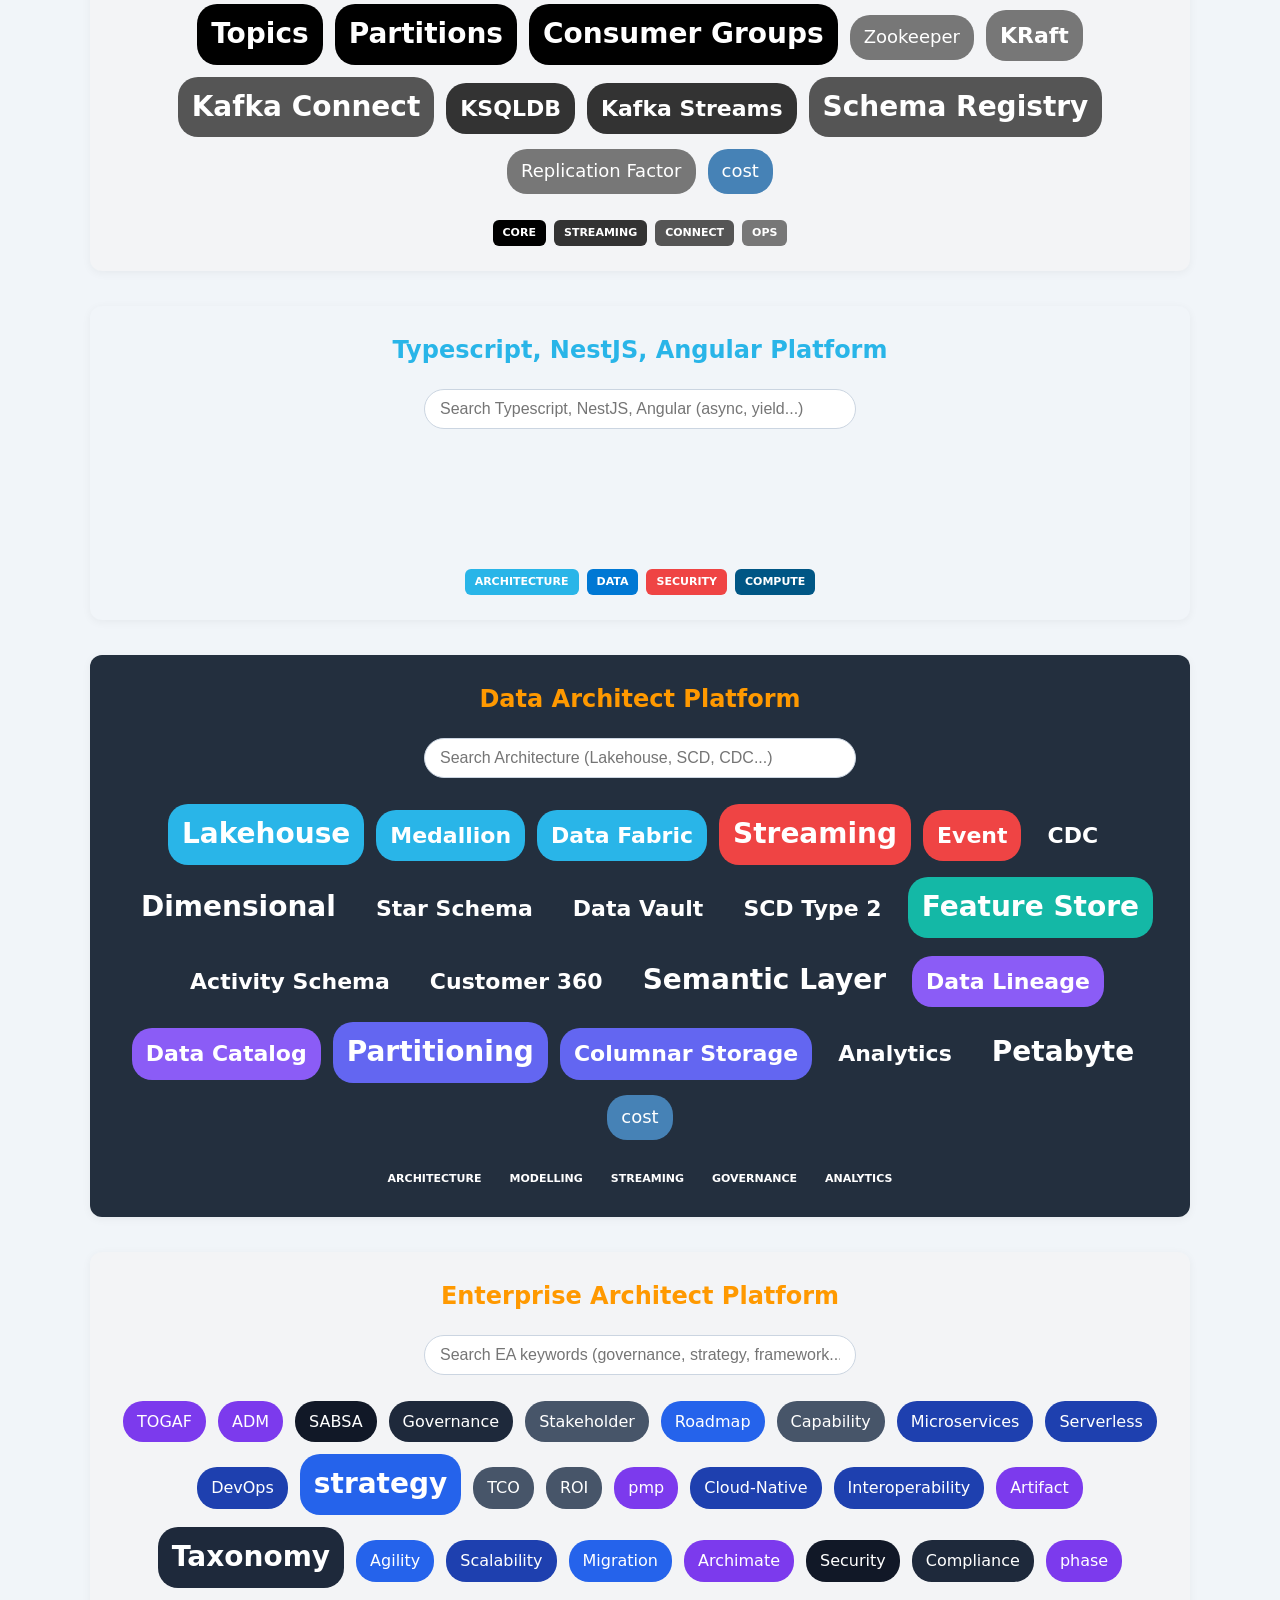
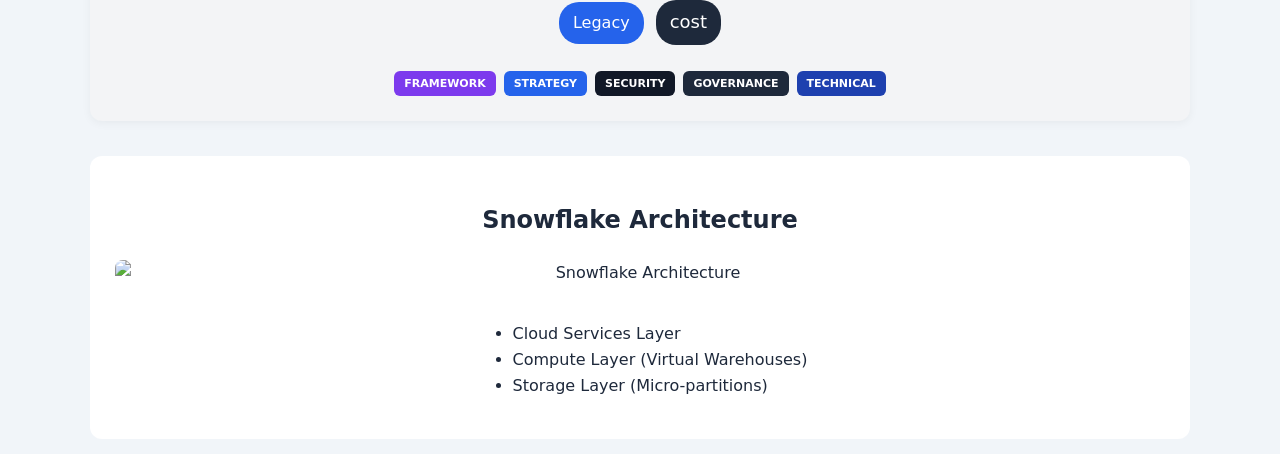
==== commit 441d6f9c: "Update index.html" ====
--- a/index.html
+++ b/index.html
@@ -39,8 +39,10 @@
 .kf-cost { background: #4682B6; }  /* Deeper Sky Blue */
 
 /*Typescript, Nestjs and Angular*/
-.arch { background: #29b5e8 }       /* (Architecture): (Light Blue) */
-.sec { background: #ef4444 }        /* (Security/Auth): (Red) */
+.architecture { background: #29b5e8 }       /* (Architecture): (Light Blue) */
+.security { background: #ef4444 }       /* (Security/Auth): (Red) */
+.data { background: #0078D4; }         
+.compute { background: #005685; }       
         
 /* Technology & React Domains */
 .r-hooks { background: #F08080; color: white !important; } /* Light Coral */
@@ -271,6 +273,7 @@
         <div class="search-box"><input id="awsSearch" placeholder="Search AWS..." style="background: #37475a; color: white; border:none;"></div>
         <div class="cloud-display" id="awsCloud"></div>
     </div>
+    
 <div id="snowflake-cloud" class="cloud-section" style="background: #f1f5f9;">
     <h2 style="color: #29b5e8;">Snowflake Data Cloud</h2>
     <div class="search-box"><input id="snSearch" placeholder="Search Snowflake (Micro-partitions, Zero-copy...)"></div>
@@ -290,6 +293,7 @@
         <span class="kf-connect">Connect</span><span class="kf-ops">Ops</span>
     </div>
 </div>
+    
 <div id="typescript_nestjs-cloud" class="cloud-section" style="background:#f1f5f9; color: white;">
     <h2 style="color:#29b5e8;">Typescript, NestJS, Angular Platform</h2>
 
@@ -300,7 +304,10 @@
     <div class="cloud-display" id="typescript_nestjsCloud"></div>
 
     <div class="legend">
-        <span class="typescript_nestjs-architecture">Architecture</span>
+        <span class="architecture">Architecture</span>
+        <span class="data">Data</span>
+        <span class="security">Security</span>
+        <span class="compute">Compute</span>
     </div>
 </div>   
 
@@ -321,6 +328,7 @@
         <span class="da-analytics">Analytics</span>
     </div>
 </div>   
+    
  <div id="EA-cloud" class="cloud-section" style="background:#f3f4f6; color: white;">
     <h2 style="color:#ff9900;">Enterprise Architect Platform</h2>
 
@@ -337,7 +345,8 @@
         <span class="ea-governance">Governance</span>
         <span class="ea-technical">Technical</span>
     </div>
-</div>       
+</div>     
+    
 <div style="background: white; padding: 25px; border-radius: 12px; text-align: center;">
         <h2>Snowflake Architecture</h2>
         <img src="assets/snowflake_architecture.png" alt="Snowflake Architecture">
@@ -464,6 +473,7 @@
   {word:"Routing", freq:3, domain:"ops", desc:"Directing queries to cheaper or smarter models based on complexity"},
   {word:"cost", freq:3, domain:"cost", desc:"cost optimization"},  
 ];
+    
 const awsKeywords = [
   {word:"Nitro", freq:5, domain:"aws-core", desc:"Underlying hardware acceleration for instances"},
   {word:"EventBridge", freq:5, domain:"aws-serverless", desc:"Serverless event bus for decoupled architectures"},
@@ -603,39 +613,39 @@
  * az-compute (Cloud/DevOps), az-data (Data/State), 
  * arch (Architecture), sec (Security/Auth)
  */
-const typescript_nestjsKeywords = [
+const typescriptNestjsKeywords = [
   // --- CLOUD & DEVOPS (The "Pro" Additions) ---
-  { word: "AWS CDK", freq: 5, domain: "az-compute", desc: "Infrastructure as Code for NestJS using TypeScript" },
-  { word: "Fargate", freq: 4, domain: "az-compute", desc: "Serverless container execution for NestJS" },
-  { word: "Blue-Green", freq: 3, domain: "az-compute", desc: "Zero-downtime deployment strategy" },
-  { word: "Key Vault", freq: 4, domain: "sec", desc: "Secure secret management for Azure/AWS" },
-  { word: "Docker", freq: 5, domain: "az-compute", desc: "Containerization for NestJS microservices" },
+  { word: "AWS CDK", freq: 5, domain: "compute", desc: "Infrastructure as Code for NestJS using TypeScript" },
+  { word: "Fargate", freq: 4, domain: "compute", desc: "Serverless container execution for NestJS" },
+  { word: "Blue-Green", freq: 3, domain: "compute", desc: "Zero-downtime deployment strategy" },
+  { word: "Key Vault", freq: 4, domain: "security", desc: "Secure secret management for Azure/AWS" },
+  { word: "Docker", freq: 5, domain: "compute", desc: "Containerization for NestJS microservices" },
 
   // --- ARCHITECTURE & NESTJS ---
-  { word: "Dependency Injection", freq: 10, domain: "arch", desc: "Inversion of Control container in NestJS/Angular" },
-  { word: "Microservices", freq: 8, domain: "arch", desc: "Distributed systems using TCP, Redis, or NATS" },
-  { word: "CQRS", freq: 5, domain: "arch", desc: "Command Query Responsibility Segregation" },
-  { word: "Interceptors", freq: 7, domain: "arch", desc: "AOP technique to transform request/response streams" },
-  { word: "Guards", freq: 9, domain: "sec", desc: "Authentication and RBAC logic layer" },
-  { word: "ForwardRef", freq: 4, domain: "arch", desc: "Resolving circular dependencies in DI" },
+  { word: "Dependency Injection", freq: 10, domain: "architecture", desc: "Inversion of Control container in NestJS/Angular" },
+  { word: "Microservices", freq: 8, domain: "architecture", desc: "Distributed systems using TCP, Redis, or NATS" },
+  { word: "CQRS", freq: 5, domain: "architecture", desc: "Command Query Responsibility Segregation" },
+  { word: "Interceptors", freq: 7, domain: "architecture", desc: "AOP technique to transform request/response streams" },
+  { word: "Guards", freq: 9, domain: "security", desc: "Authentication and RBAC logic layer" },
+  { word: "ForwardRef", freq: 4, domain: "architecture", desc: "Resolving circular dependencies in DI" },
 
   // --- ANGULAR & STATE MANAGEMENT ---
-  { word: "Signals", freq: 9, domain: "az-data", desc: "Fine-grained reactivity introduced in Angular 16+" },
-  { word: "NgRx", freq: 7, domain: "az-data", desc: "Global state management based on Redux patterns" },
-  { word: "Standalone", freq: 6, domain: "arch", desc: "Components that don't require NgModules" },
-  { word: "Hydration", freq: 4, domain: "az-compute", desc: "Non-destructive SSR-to-Client transition" },
-  { word: "RxJS", freq: 10, domain: "az-data", desc: "Reactive Extensions for asynchronous streams" },
+  { word: "Signals", freq: 9, domain: "data", desc: "Fine-grained reactivity introduced in Angular 16+" },
+  { word: "NgRx", freq: 7, domain: "data", desc: "Global state management based on Redux patterns" },
+  { word: "Standalone", freq: 6, domain: "architecture", desc: "Components that don't require NgModules" },
+  { word: "Hydration", freq: 4, domain: "compute", desc: "Non-destructive SSR-to-Client transition" },
+  { word: "RxJS", freq: 10, domain: "data", desc: "Reactive Extensions for asynchronous streams" },
 
   // --- TYPESCRIPT ADVANCED ---
-  { word: "Generics", freq: 8, domain: "arch", desc: "Reusable components that work over a variety of types" },
-  { word: "Utility Types", freq: 7, domain: "arch", desc: "Partial, Pick, Omit, and Record mappings" },
-  { word: "Mapped Types", freq: 5, domain: "arch", desc: "Creating new types based on existing ones" },
-  { word: "Type Guards", freq: 6, domain: "sec", desc: "Runtime type checking with the 'is' keyword" },
+  { word: "Generics", freq: 8, domain: "architecture", desc: "Reusable components that work over a variety of types" },
+  { word: "Utility Types", freq: 7, domain: "architecture", desc: "Partial, Pick, Omit, and Record mappings" },
+  { word: "Mapped Types", freq: 5, domain: "architecture", desc: "Creating new types based on existing ones" },
+  { word: "Type Guards", freq: 6, domain: "security", desc: "Runtime type checking with the 'is' keyword" },
 
   // --- TESTING ---
-  { word: "Jest", freq: 8, domain: "arch", desc: "Unit testing framework for NestJS and Angular" },
-  { word: "Cypress", freq: 6, domain: "arch", desc: "End-to-end testing for frontend workflows" },
-  { word: "Mocks", freq: 5, domain: "arch", desc: "Simulating dependencies for isolated tests" }
+  { word: "Jest", freq: 8, domain: "architecture", desc: "Unit testing framework for NestJS and Angular" },
+  { word: "Cypress", freq: 6, domain: "architecture", desc: "End-to-end testing for frontend workflows" },
+  { word: "Mocks", freq: 5, domain: "architecture", desc: "Simulating dependencies for isolated tests" }
 ];
 
 const dataArchitectKeywords = [
@@ -727,7 +737,7 @@
         // Render Data Architect Cloud
         renderCloud("daCloud", dataArchitectKeywords, "data_architect");
         renderCloud("eaCloud", eaKeywords, "enterprise_architect");
-        renderCloud("typescript_nestjsCloud", typescript_nestjsKeywords, "typescript_nestjs");
+        renderCloud("typescriptNestjsCloud", typescriptNestjsKeywords, "typescript_nestjs");
         // Search listeners
         const bindSearch = (id, cloudId, data, type) => {
             document.getElementById(id).addEventListener('keyup', e => {
@@ -746,7 +756,7 @@
         bindSearch("kfSearch", "kfCloud", kfKeywords, "kafka");
         bindSearch("daSearch", "daCloud", dataArchitectKeywords, "data_architect");
         bindSearch("eaSearch", "eaCloud", eaKeywords, "enterprise_architect");
-        bindSearch("typescript_nestjsSearch", "typescript_nestjsCloud", typescript_nestjsKeywords, "typescript_nestjs");
+        bindSearch("typescriptNestjsSearch", "typescriptNestjsCloud", typescriptNestjsKeywords, "typescript_nestjs");
     });
 </script>
 </body>
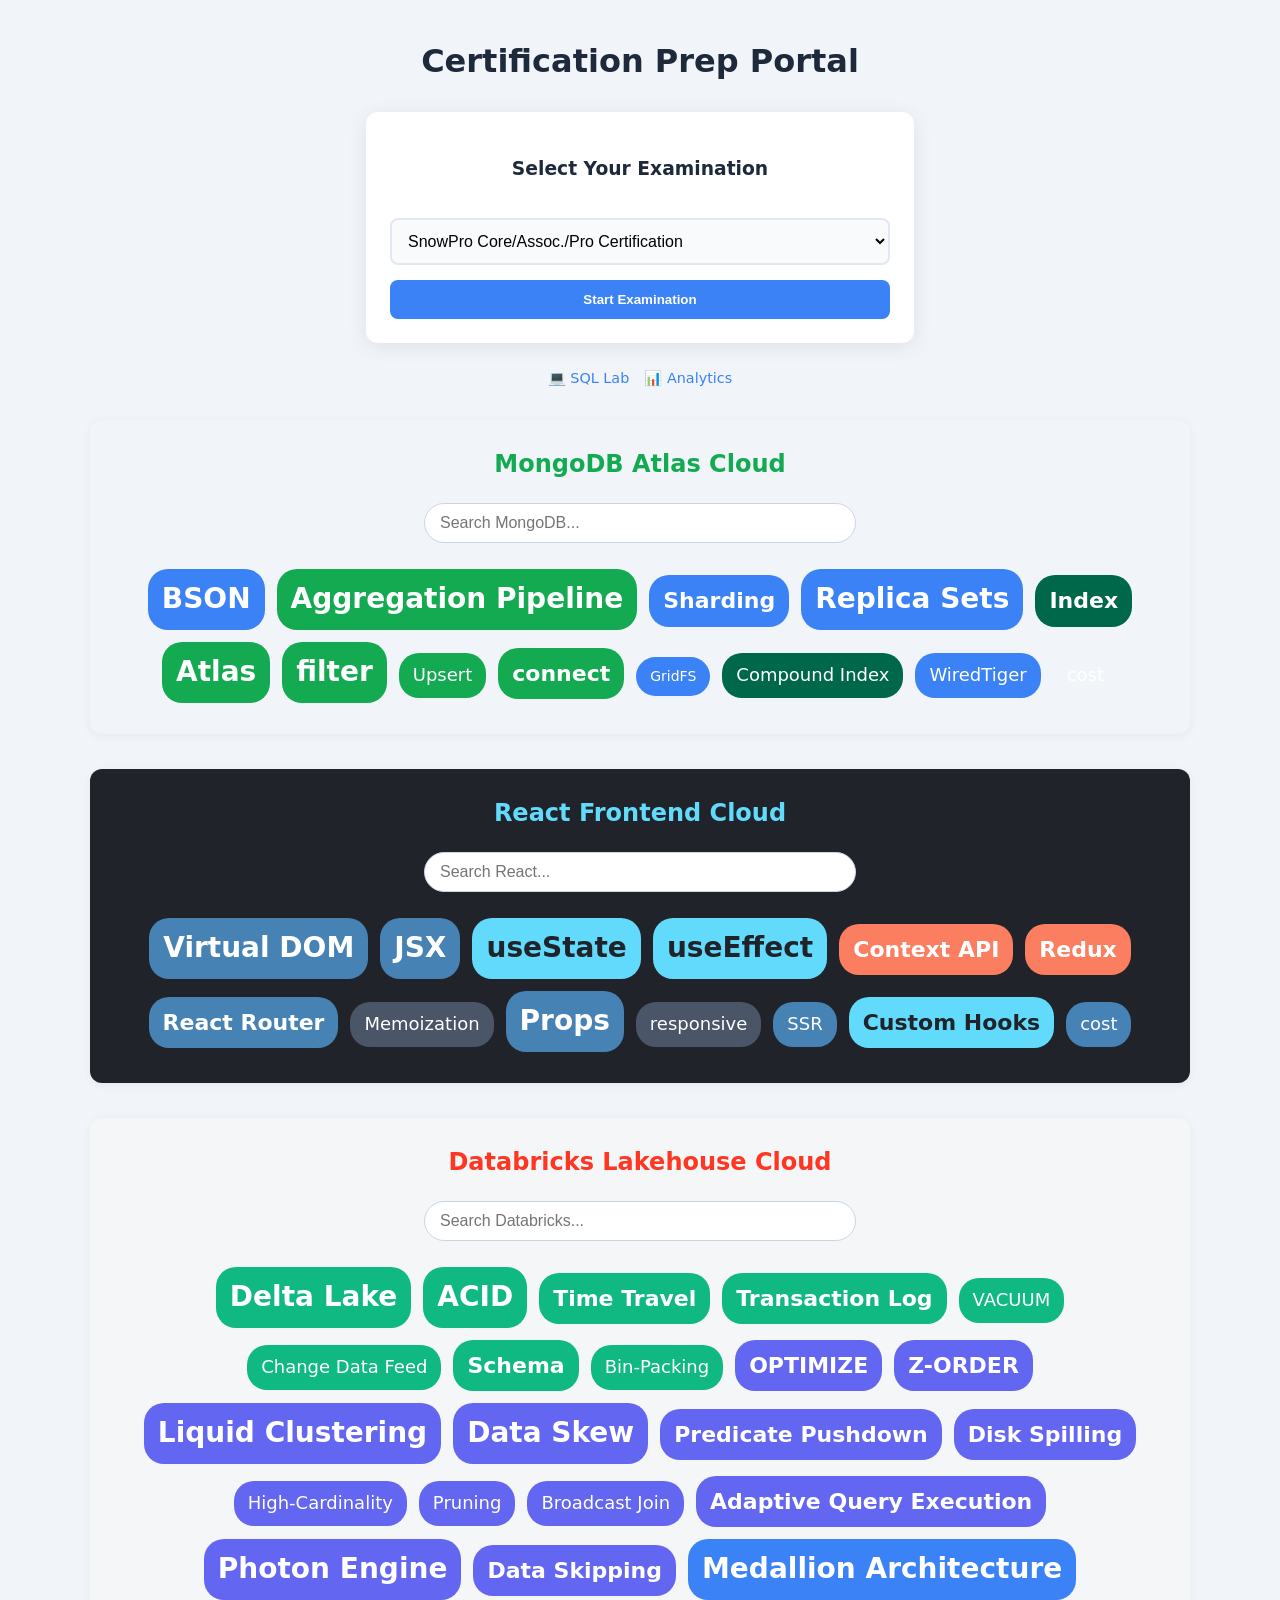
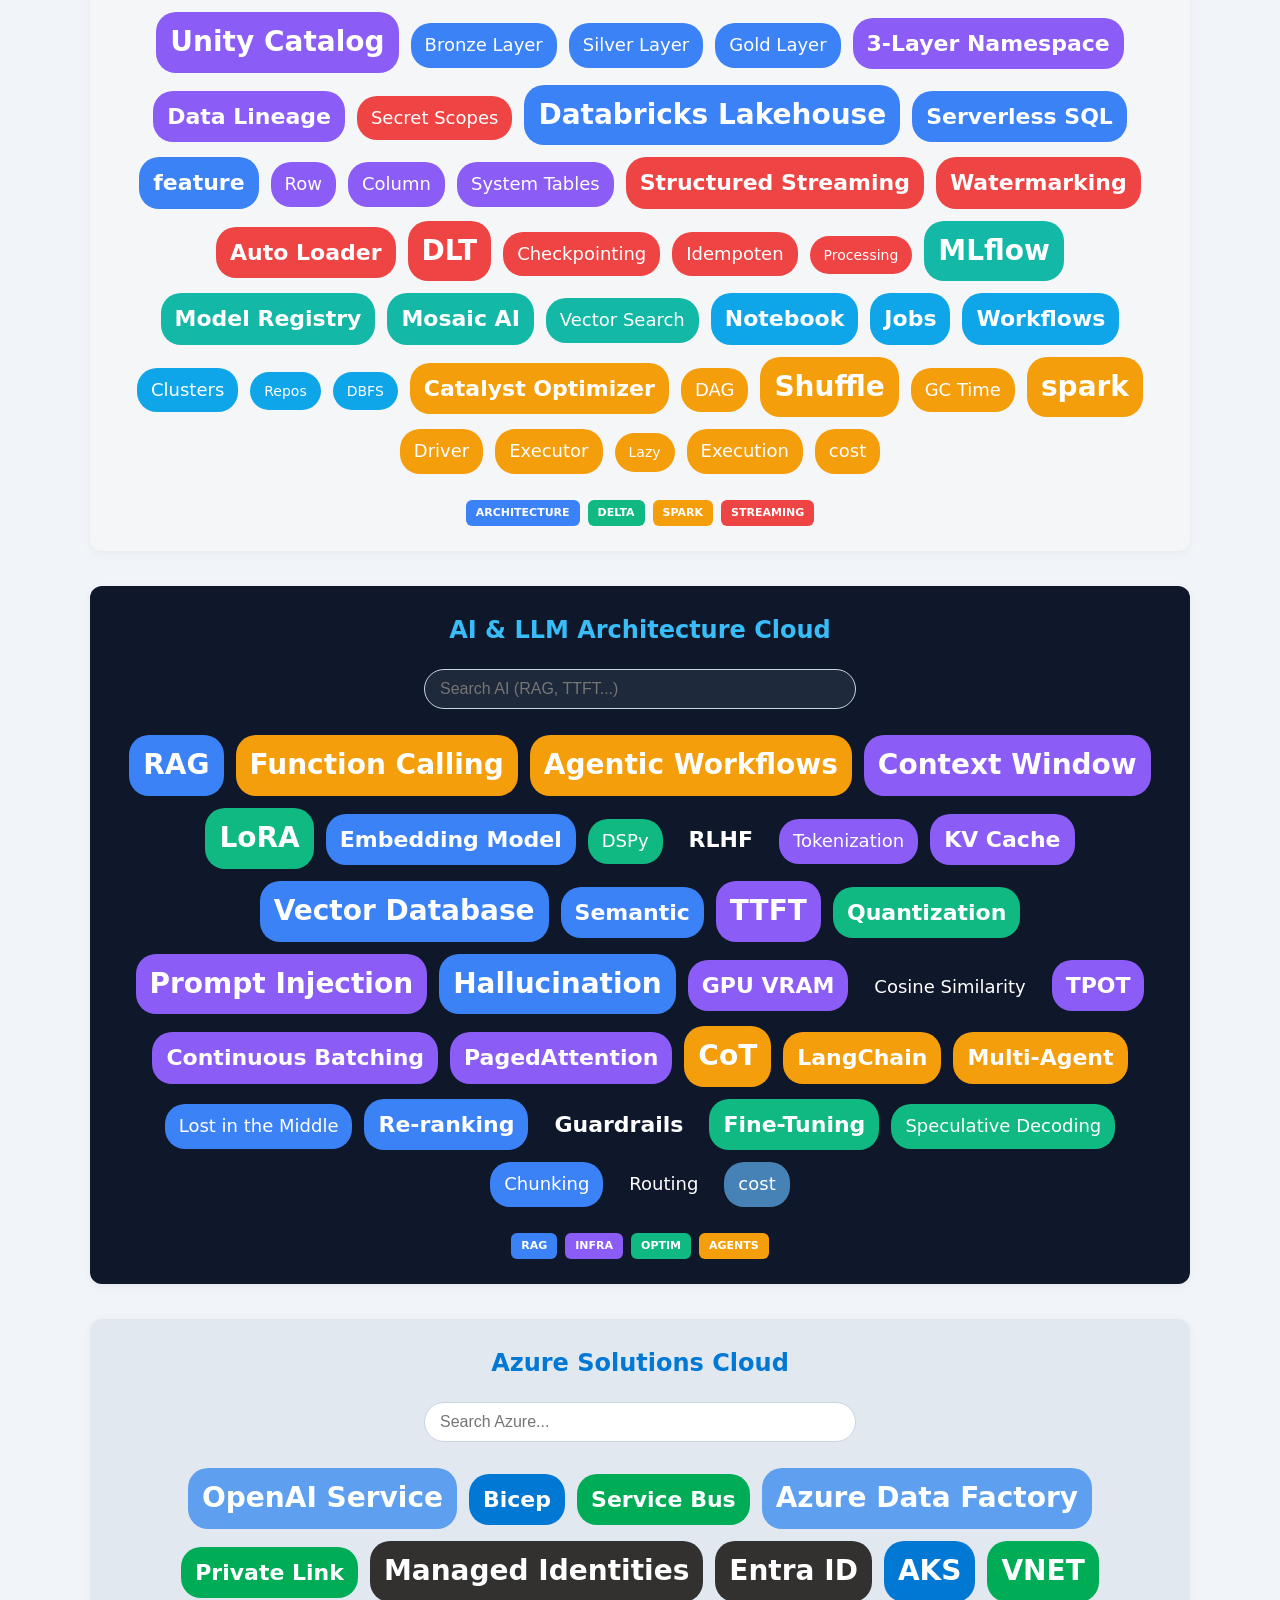
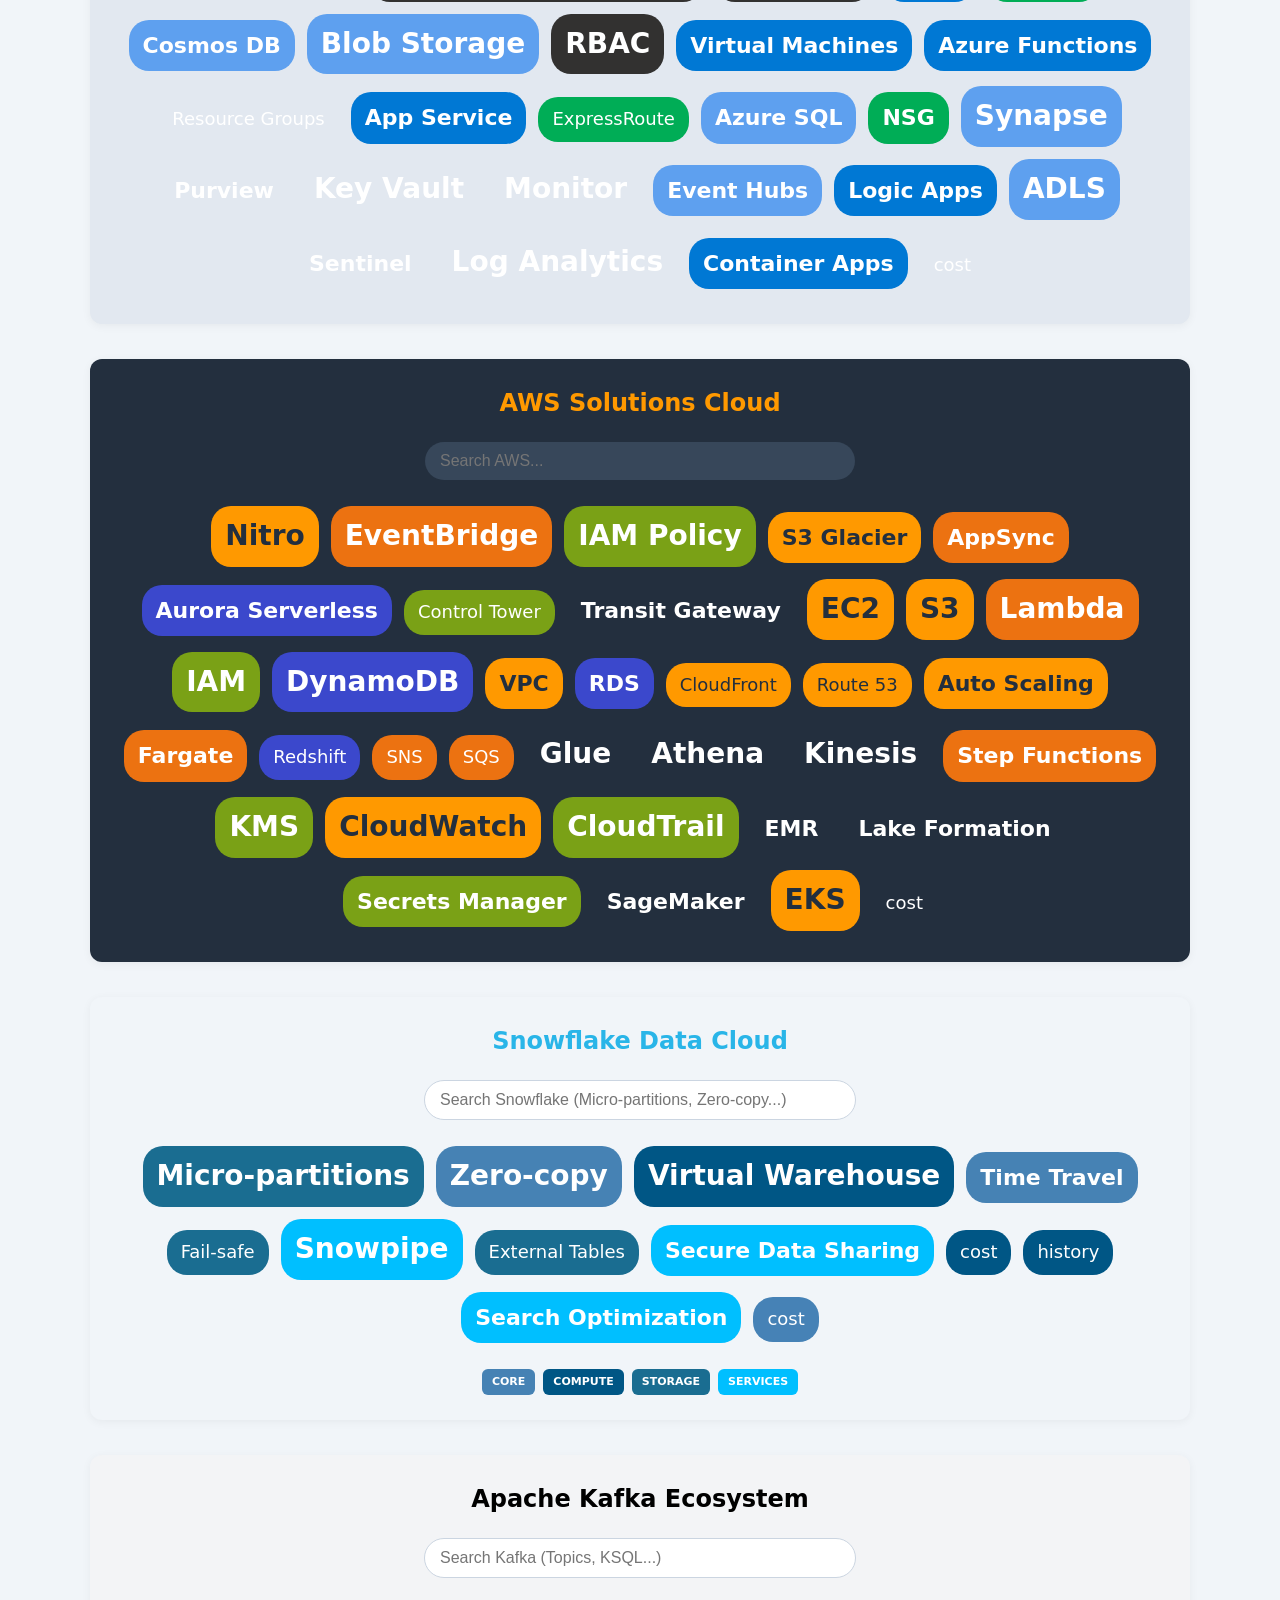
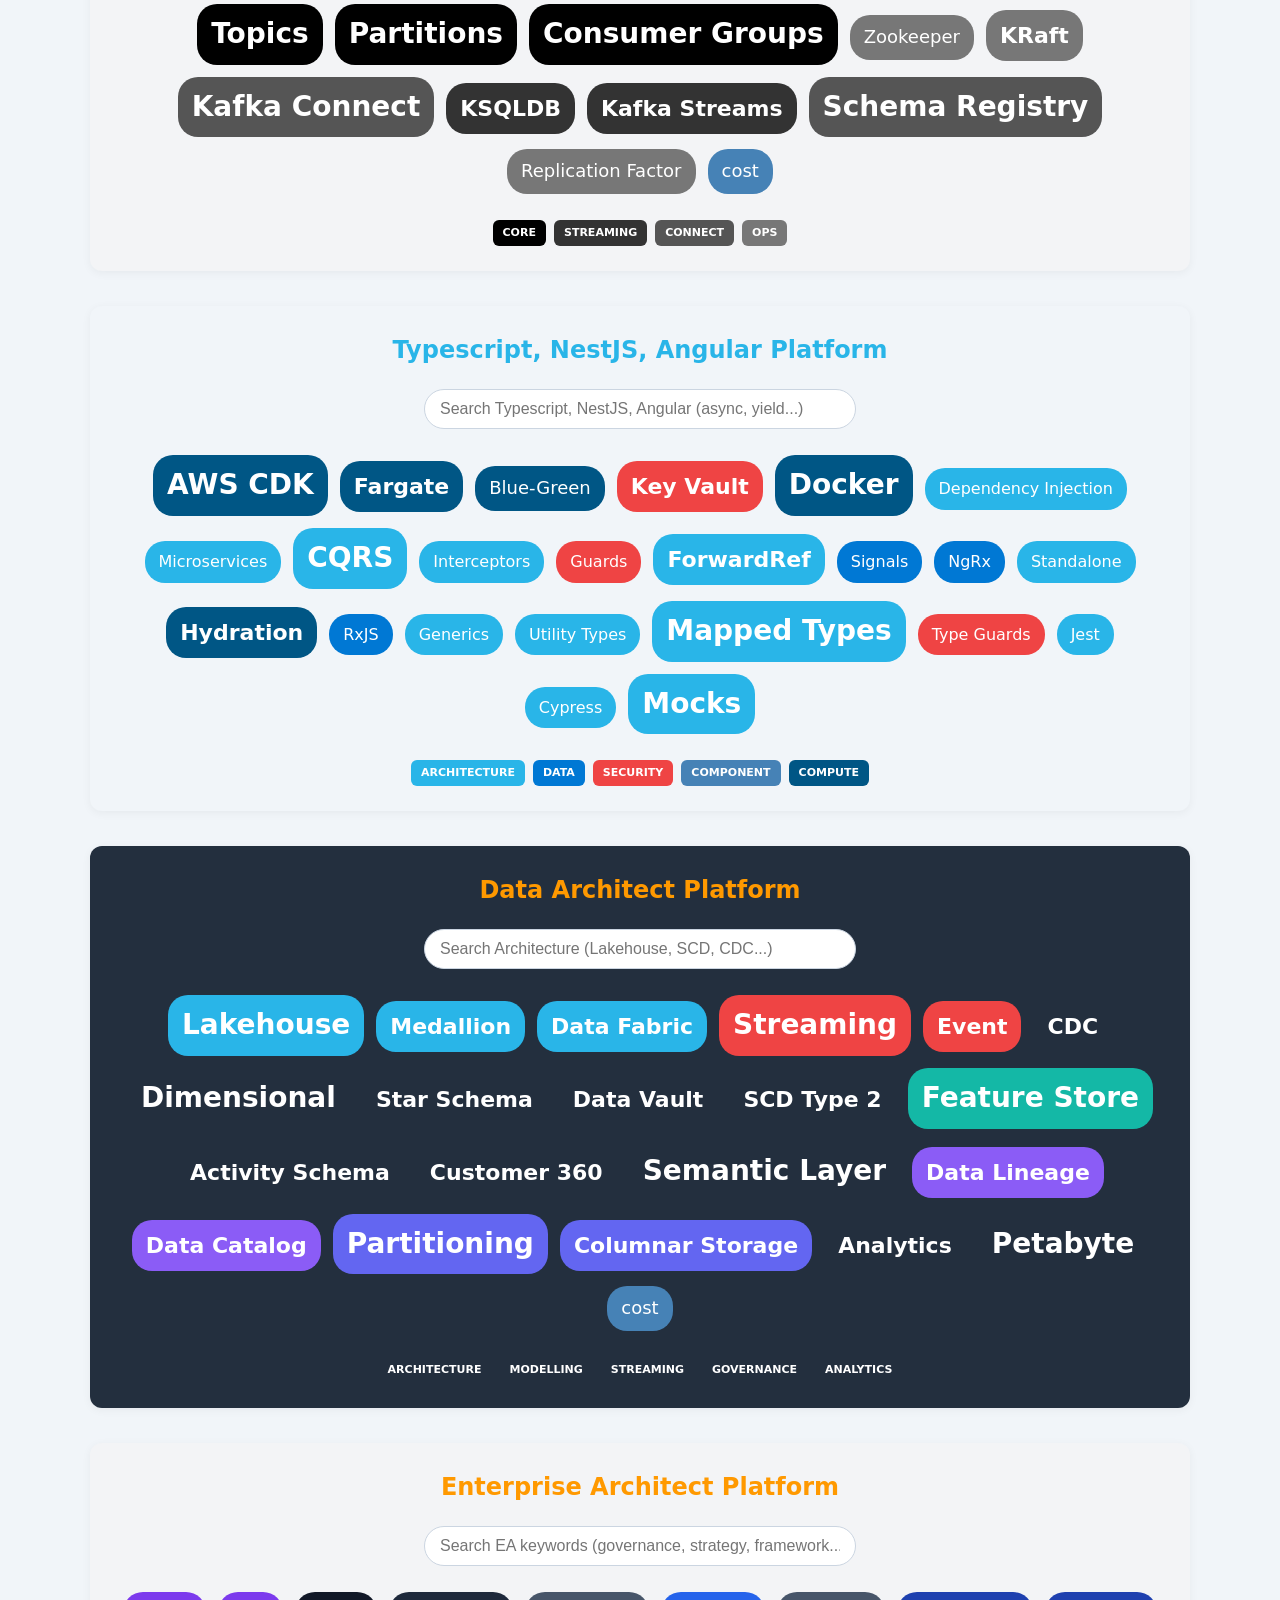
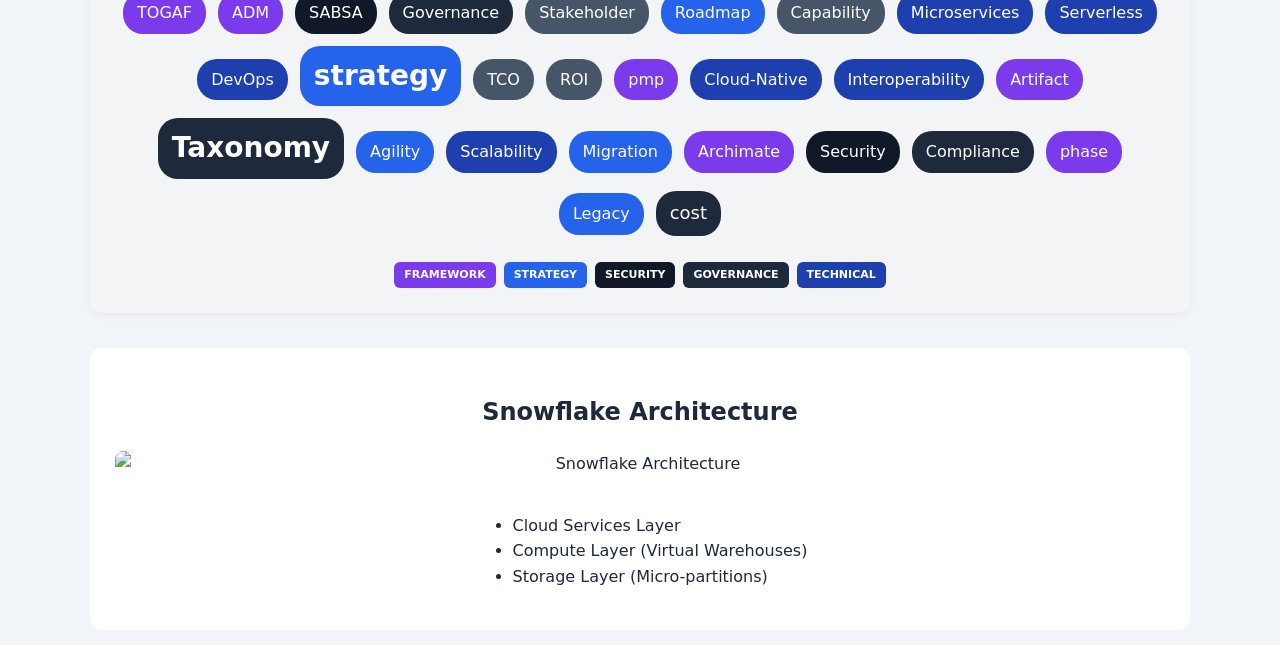
==== commit cd59c5d8: "Update index.html" ====
--- a/index.html
+++ b/index.html
@@ -41,7 +41,8 @@
 /*Typescript, Nestjs and Angular*/
 .architecture { background: #29b5e8 }       /* (Architecture): (Light Blue) */
 .security { background: #ef4444 }       /* (Security/Auth): (Red) */
-.data { background: #0078D4; }         
+.data { background: #0078D4; } 
+.component { background: #4682B6; }  /* Deeper Sky Blue */        
 .compute { background: #005685; }       
         
 /* Technology & React Domains */
@@ -294,19 +295,20 @@
     </div>
 </div>
     
-<div id="typescript_nestjs-cloud" class="cloud-section" style="background:#f1f5f9; color: white;">
+<div id="typescriptNestjs-cloud" class="cloud-section" style="background:#f1f5f9; color: white;">
     <h2 style="color:#29b5e8;">Typescript, NestJS, Angular Platform</h2>
 
     <div class="search-box">
-        <input id="typescript_nestjsSearch" placeholder="Search Typescript, NestJS, Angular (async, yield...)">
-    </div>
-
-    <div class="cloud-display" id="typescript_nestjsCloud"></div>
+        <input id="typescriptNestjsSearch" placeholder="Search Typescript, NestJS, Angular (async, yield...)">
+    </div>
+
+    <div class="cloud-display" id="typescriptNestjsCloud"></div>
 
     <div class="legend">
         <span class="architecture">Architecture</span>
         <span class="data">Data</span>
         <span class="security">Security</span>
+        <span class="component">Component</span>
         <span class="compute">Compute</span>
     </div>
 </div>   
@@ -671,6 +673,7 @@
 {word:"Petabyte", freq:5, domain:"scale", desc:"Data platforms operating at PB scale"},
 {word:"cost", freq:3, domain:"cost", desc:"cost optimization"},
 ];
+    
 const eaKeywords = [
     { word: "TOGAF", freq: 10, domain: "ea-framework" },
     { word: "ADM", freq: 9, domain: "ea-framework" },
@@ -700,6 +703,7 @@
     { word: "Legacy", freq: 7, domain: "ea-strategy" },
     { word: "cost", freq:3, domain:"ea-governance" },
 ];
+    
     // --- LOGIC ---
     function renderCloud(containerId, list, type) {
         const container = document.getElementById(containerId);
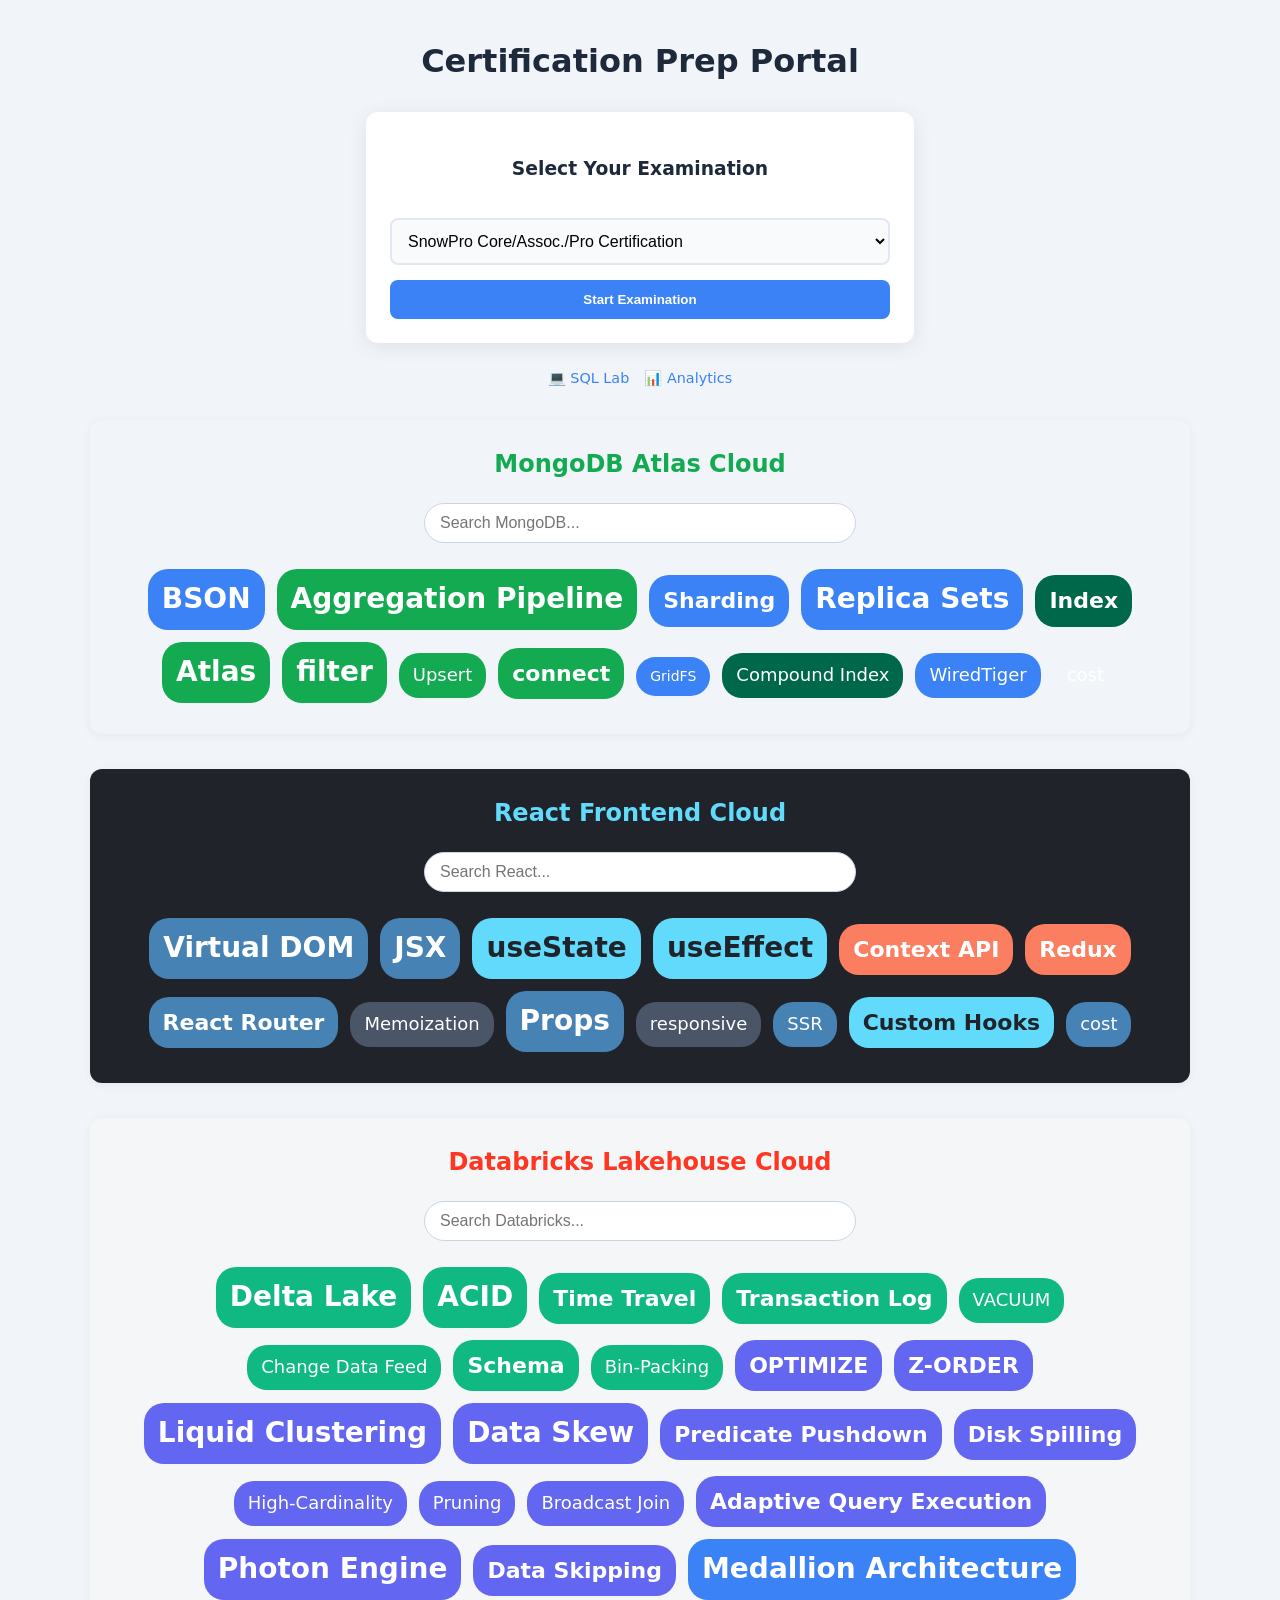
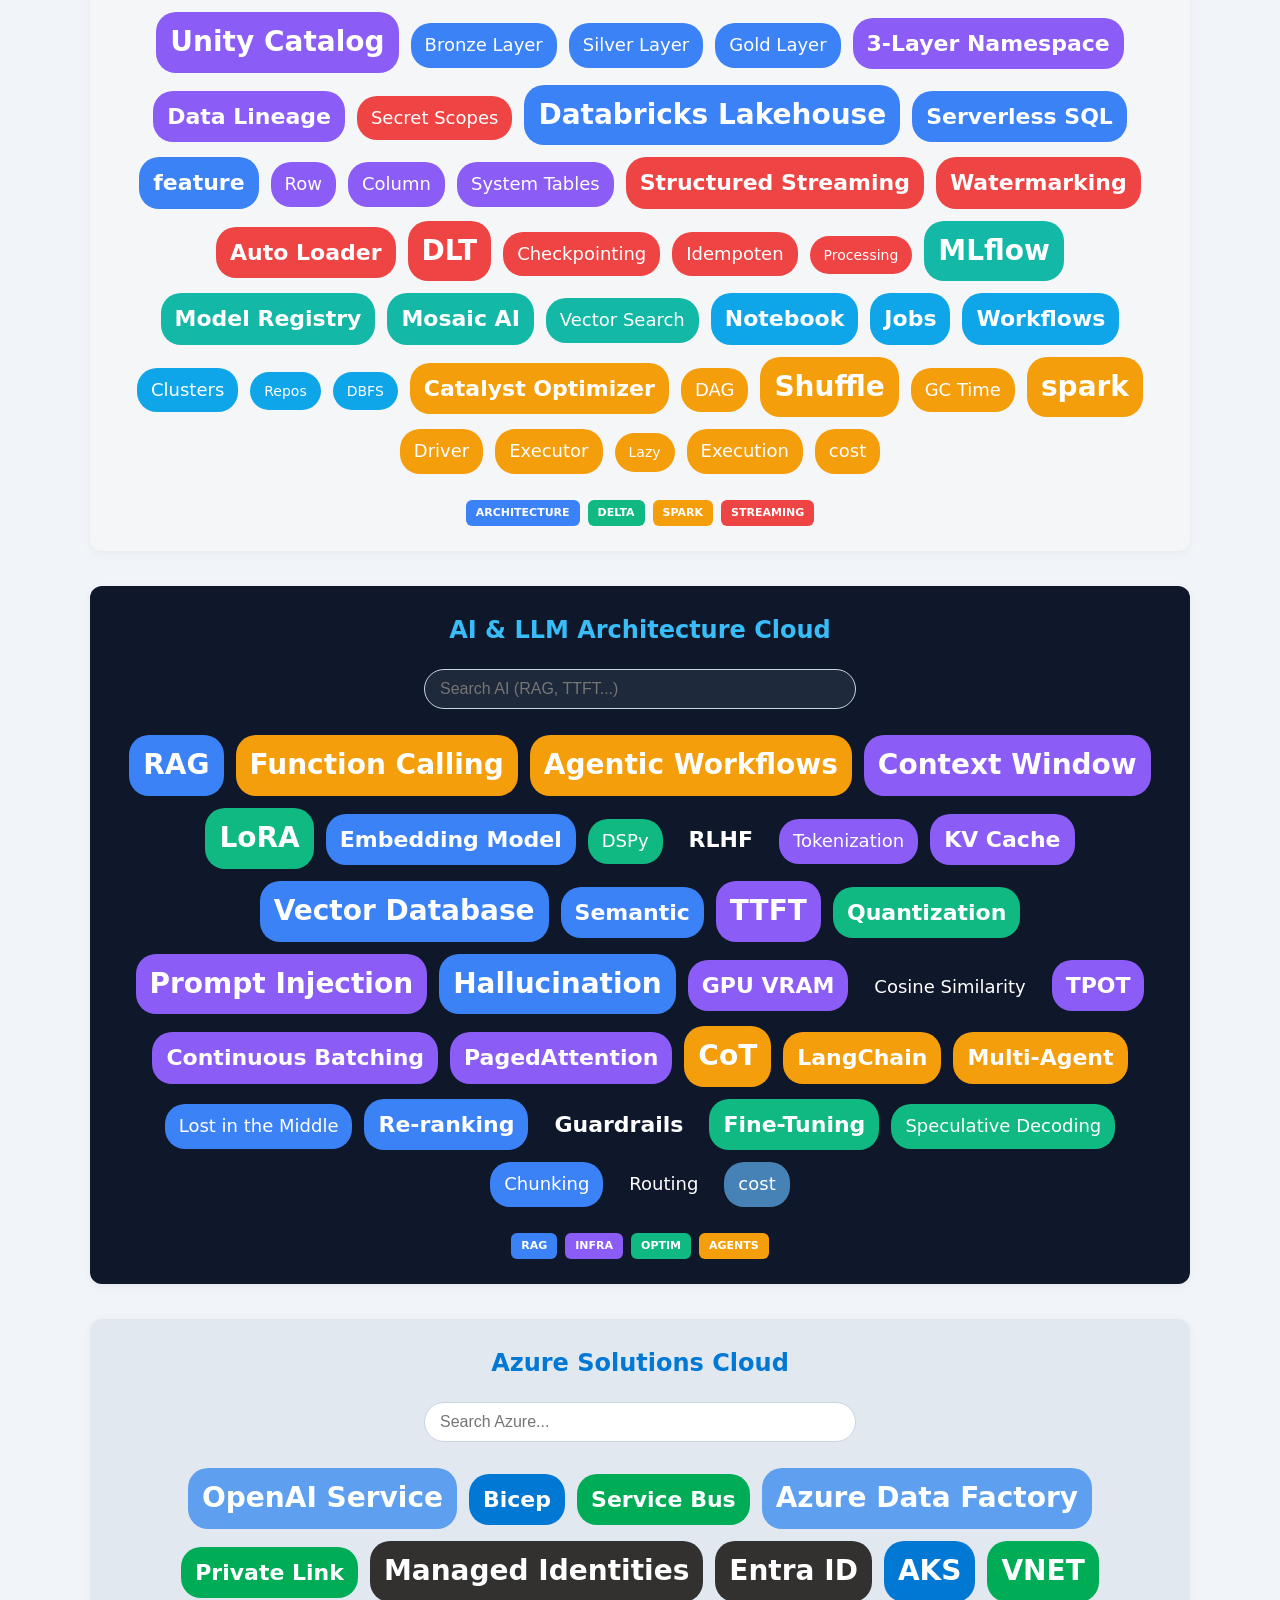
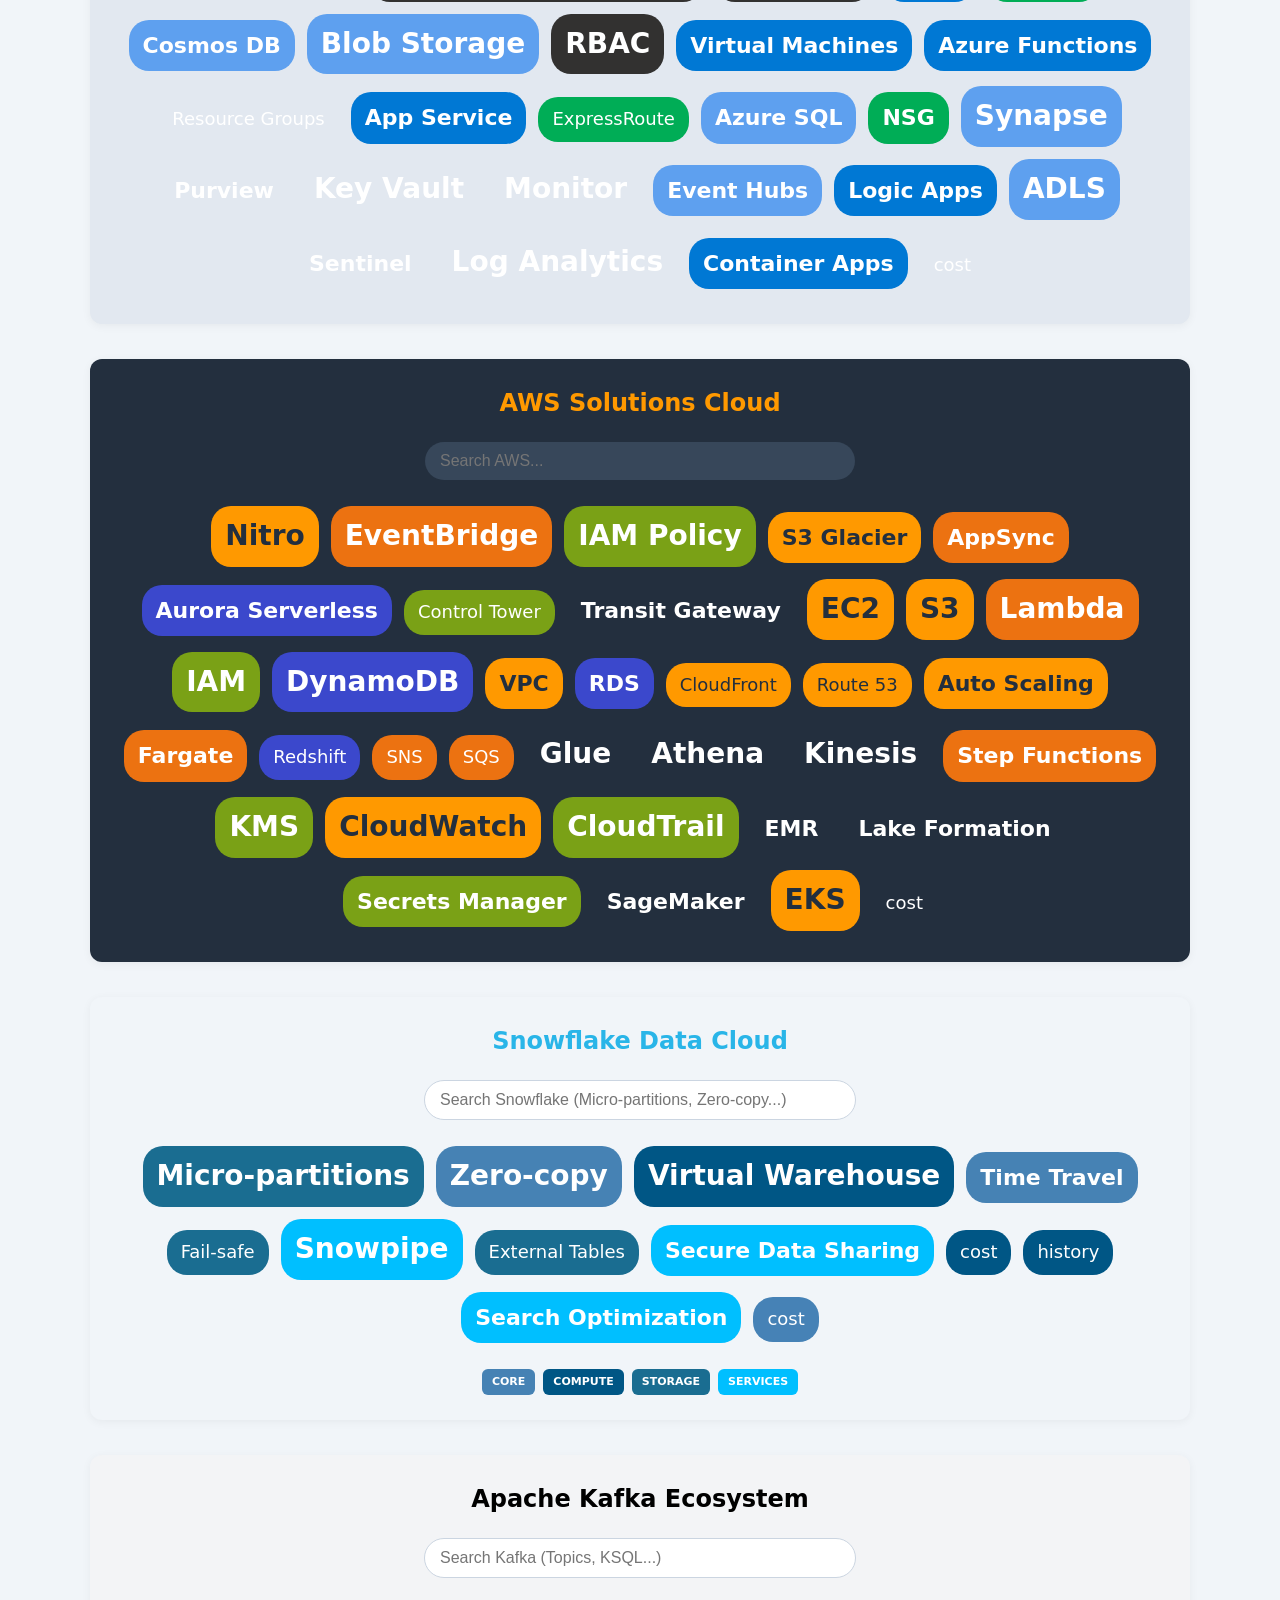
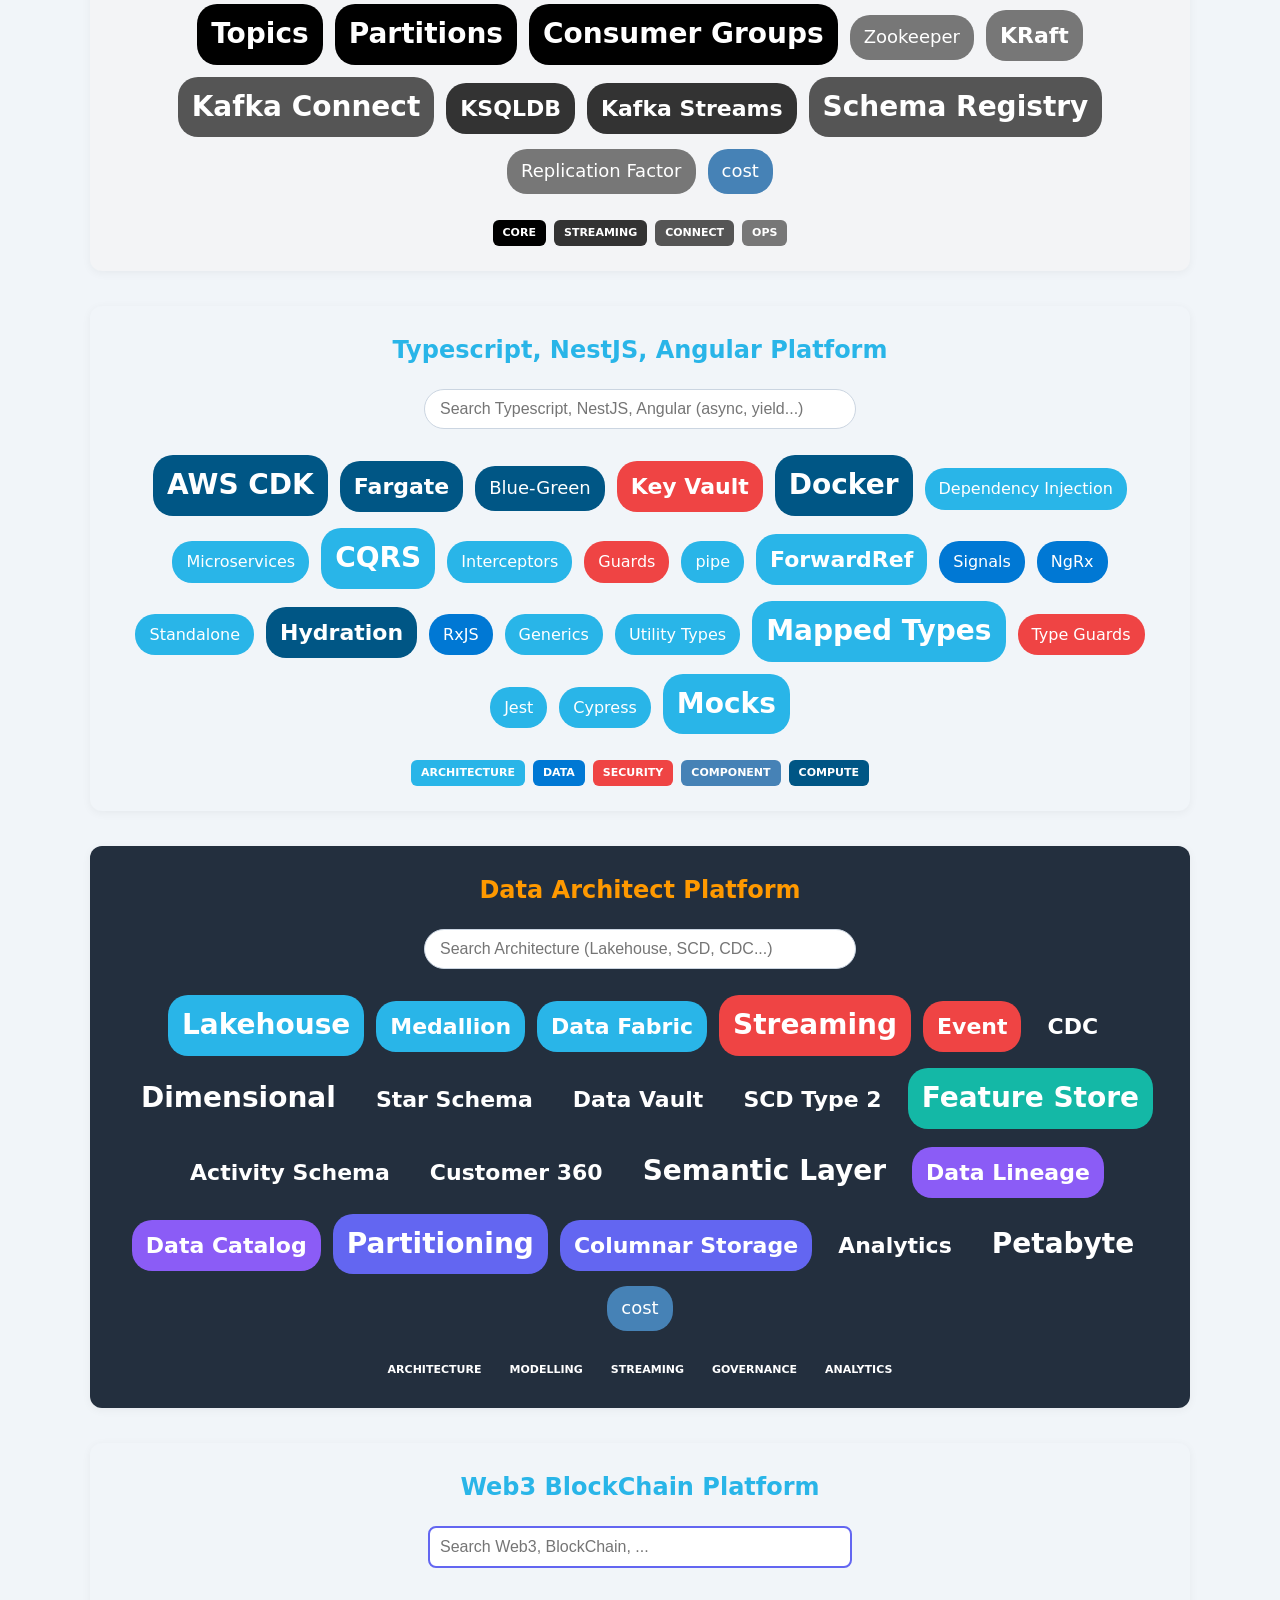
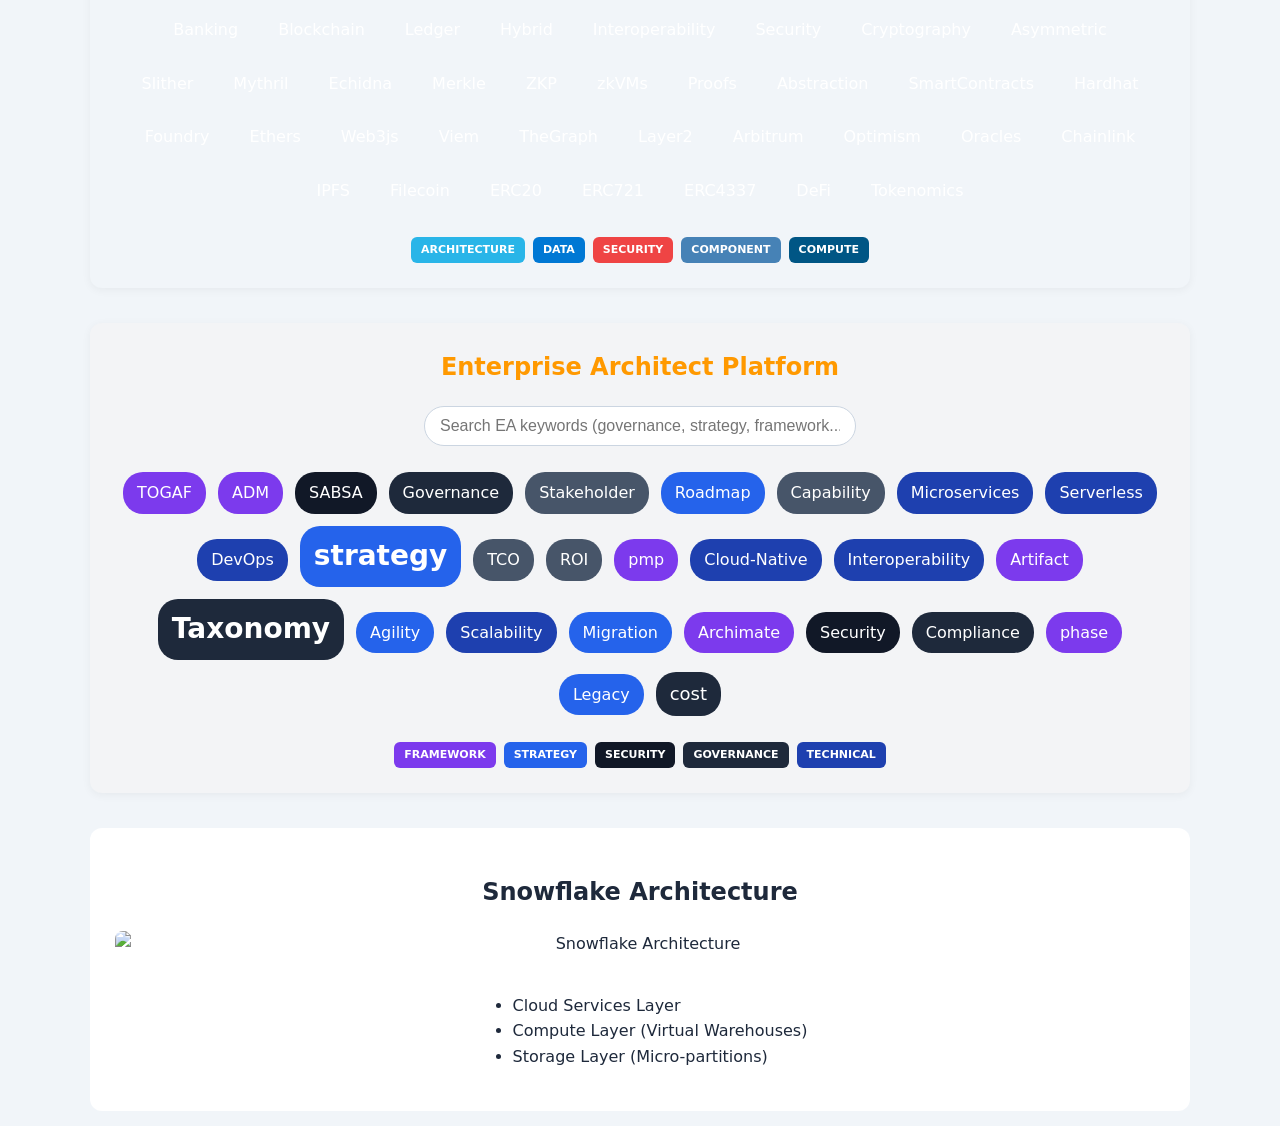
==== commit 8a072c9a: "Update index.html" ====
--- a/index.html
+++ b/index.html
@@ -44,7 +44,23 @@
 .data { background: #0078D4; } 
 .component { background: #4682B6; }  /* Deeper Sky Blue */        
 .compute { background: #005685; }       
-        
+
+ /* Web3 & Blockchain Domains */
+.wb-core { background: #6366f1; }       /* Indigo - Core Architecture */
+.wb-security { background: #dc2626; }   /* Red - Security/Auditing */
+.wb-infrastructure { background: #0891b2; } /* Cyan - Infrastructure/L2 */
+.wb-defi { background: #059669; }       /* Emerald - DeFi/Tokenomics */
+.wb-tooling { background: #4f46e5; }    /* Violet - Dev Tooling */
+.wb-zkp { background: #7c3aed; }        /* Purple - Zero Knowledge */
+
+/* Search input specific for Web3 */
+#web3BlockChainSearch {
+    border: 2px solid #6366f1;
+    border-radius: 8px;
+    padding: 10px;
+    width: 100%;
+    margin-bottom: 15px;
+}       
 /* Technology & React Domains */
 .r-hooks { background: #F08080; color: white !important; } /* Light Coral */
 .r-core { background: #4682B4; color: white !important; }  /* Steel Blue */
@@ -223,6 +239,7 @@
             <option value="data_architect">DataArchitect</option>
             <option value="enterprise_architect">EnterpriseArchitect</option>
             <option value="ai">AI & LLM Engineering</option> 
+            <option value="web3_blockchain">Web3 & BlockChain</option> 
         </select>
         <button class="btn-primary" onclick="launchExam()">Start Examination</button>
     </div>
@@ -328,6 +345,24 @@
         <span class="da-streaming">Streaming</span>
         <span class="da-governance">Governance</span>
         <span class="da-analytics">Analytics</span>
+    </div>
+</div>
+    
+<div id="web3_BlockChain-cloud" class="cloud-section" style="background:#f1f5f9; color: white;">
+    <h2 style="color:#29b5e8;">Web3 BlockChain Platform</h2>
+
+    <div class="search-box">
+        <input id="web3BlockChainSearch" placeholder="Search Web3, BlockChain, ...">
+    </div>
+
+    <div class="cloud-display" id="web3BlockChainCloud"></div>
+
+    <div class="legend">
+        <span class="architecture">Architecture</span>
+        <span class="data">Data</span>
+        <span class="security">Security</span>
+        <span class="component">Component</span>
+        <span class="compute">Compute</span>
     </div>
 </div>   
     
@@ -629,6 +664,7 @@
   { word: "CQRS", freq: 5, domain: "architecture", desc: "Command Query Responsibility Segregation" },
   { word: "Interceptors", freq: 7, domain: "architecture", desc: "AOP technique to transform request/response streams" },
   { word: "Guards", freq: 9, domain: "security", desc: "Authentication and RBAC logic layer" },
+  { word: "pipe", freq: 9, domain: "architecture", desc: "used for controller parameter data transformations and validation" },  
   { word: "ForwardRef", freq: 4, domain: "architecture", desc: "Resolving circular dependencies in DI" },
 
   // --- ANGULAR & STATE MANAGEMENT ---
@@ -648,6 +684,56 @@
   { word: "Jest", freq: 8, domain: "architecture", desc: "Unit testing framework for NestJS and Angular" },
   { word: "Cypress", freq: 6, domain: "architecture", desc: "End-to-end testing for frontend workflows" },
   { word: "Mocks", freq: 5, domain: "architecture", desc: "Simulating dependencies for isolated tests" }
+];
+    
+// Keywords for Web3 Technical Architect
+const web3BlockChainKeywords = [
+    // Core Architecture & Fintech
+    { word: "Banking", weight: 20, class: "wb-core" },
+    { word: "Blockchain", weight: 25, class: "wb-core" },
+    { word: "Ledger", weight: 18, class: "wb-core" },
+    { word: "Hybrid", weight: 15, class: "wb-core" },
+    { word: "Interoperability", weight: 20, class: "wb-core" },
+    
+    // Security & Cryptography
+    { word: "Security", weight: 22, class: "wb-security" },
+    { word: "Cryptography", weight: 20, class: "wb-security" },
+    { word: "Asymmetric", weight: 15, class: "wb-security" },
+    { word: "Slither", weight: 18, class: "wb-security" },
+    { word: "Mythril", weight: 18, class: "wb-security" },
+    { word: "Echidna", weight: 18, class: "wb-security" },
+    { word: "Merkle", weight: 15, class: "wb-security" },
+    
+    // ZK & Advanced Tech
+    { word: "ZKP", weight: 25, class: "wb-zkp" },
+    { word: "zkVMs", weight: 20, class: "wb-zkp" },
+    { word: "Proofs", weight: 18, class: "wb-zkp" },
+    { word: "Abstraction", weight: 20, class: "wb-zkp" },
+    
+    // Integration & Tooling
+    { word: "SmartContracts", weight: 22, class: "wb-tooling" },
+    { word: "Hardhat", weight: 15, class: "wb-tooling" },
+    { word: "Foundry", weight: 18, class: "wb-tooling" },
+    { word: "Ethers", weight: 15, class: "wb-tooling" },
+    { word: "Web3js", weight: 15, class: "wb-tooling" },
+    { word: "Viem", weight: 15, class: "wb-tooling" },
+    { word: "TheGraph", weight: 18, class: "wb-tooling" },
+    
+    // Infrastructure & Standards
+    { word: "Layer2", weight: 20, class: "wb-infrastructure" },
+    { word: "Arbitrum", weight: 15, class: "wb-infrastructure" },
+    { word: "Optimism", weight: 15, class: "wb-infrastructure" },
+    { word: "Oracles", weight: 18, class: "wb-infrastructure" },
+    { word: "Chainlink", weight: 18, class: "wb-infrastructure" },
+    { word: "IPFS", weight: 15, class: "wb-infrastructure" },
+    { word: "Filecoin", weight: 15, class: "wb-infrastructure" },
+    { word: "ERC20", weight: 15, class: "wb-infrastructure" },
+    { word: "ERC721", weight: 15, class: "wb-infrastructure" },
+    { word: "ERC4337", weight: 20, class: "wb-infrastructure" },
+
+    // DeFi & Economy
+    { word: "DeFi", weight: 20, class: "wb-defi" },
+    { word: "Tokenomics", weight: 18, class: "wb-defi" }
 ];
 
 const dataArchitectKeywords = [
@@ -741,7 +827,9 @@
         // Render Data Architect Cloud
         renderCloud("daCloud", dataArchitectKeywords, "data_architect");
         renderCloud("eaCloud", eaKeywords, "enterprise_architect");
-        renderCloud("typescriptNestjsCloud", typescriptNestjsKeywords, "typescript_nestjs");
+        renderCloud("typescriptNestjsCloud", typescriptNestjsKeywords, "TypeScript_NestJS");
+        renderCloud("web3BlockChainCloud", web3BlockChainKeywords, "web3blockchain");
+  
         // Search listeners
         const bindSearch = (id, cloudId, data, type) => {
             document.getElementById(id).addEventListener('keyup', e => {
@@ -760,7 +848,8 @@
         bindSearch("kfSearch", "kfCloud", kfKeywords, "kafka");
         bindSearch("daSearch", "daCloud", dataArchitectKeywords, "data_architect");
         bindSearch("eaSearch", "eaCloud", eaKeywords, "enterprise_architect");
-        bindSearch("typescriptNestjsSearch", "typescriptNestjsCloud", typescriptNestjsKeywords, "typescript_nestjs");
+        bindSearch("typescriptNestjsSearch", "typescriptNestjsCloud", typescriptNestjsKeywords, "TypeScript_NestJS");
+        bindSearch("web3BlockChainSearch", "web3BlockChainCloud", web3BlockChainKeywords, "web3blockchain");    
     });
 </script>
 </body>
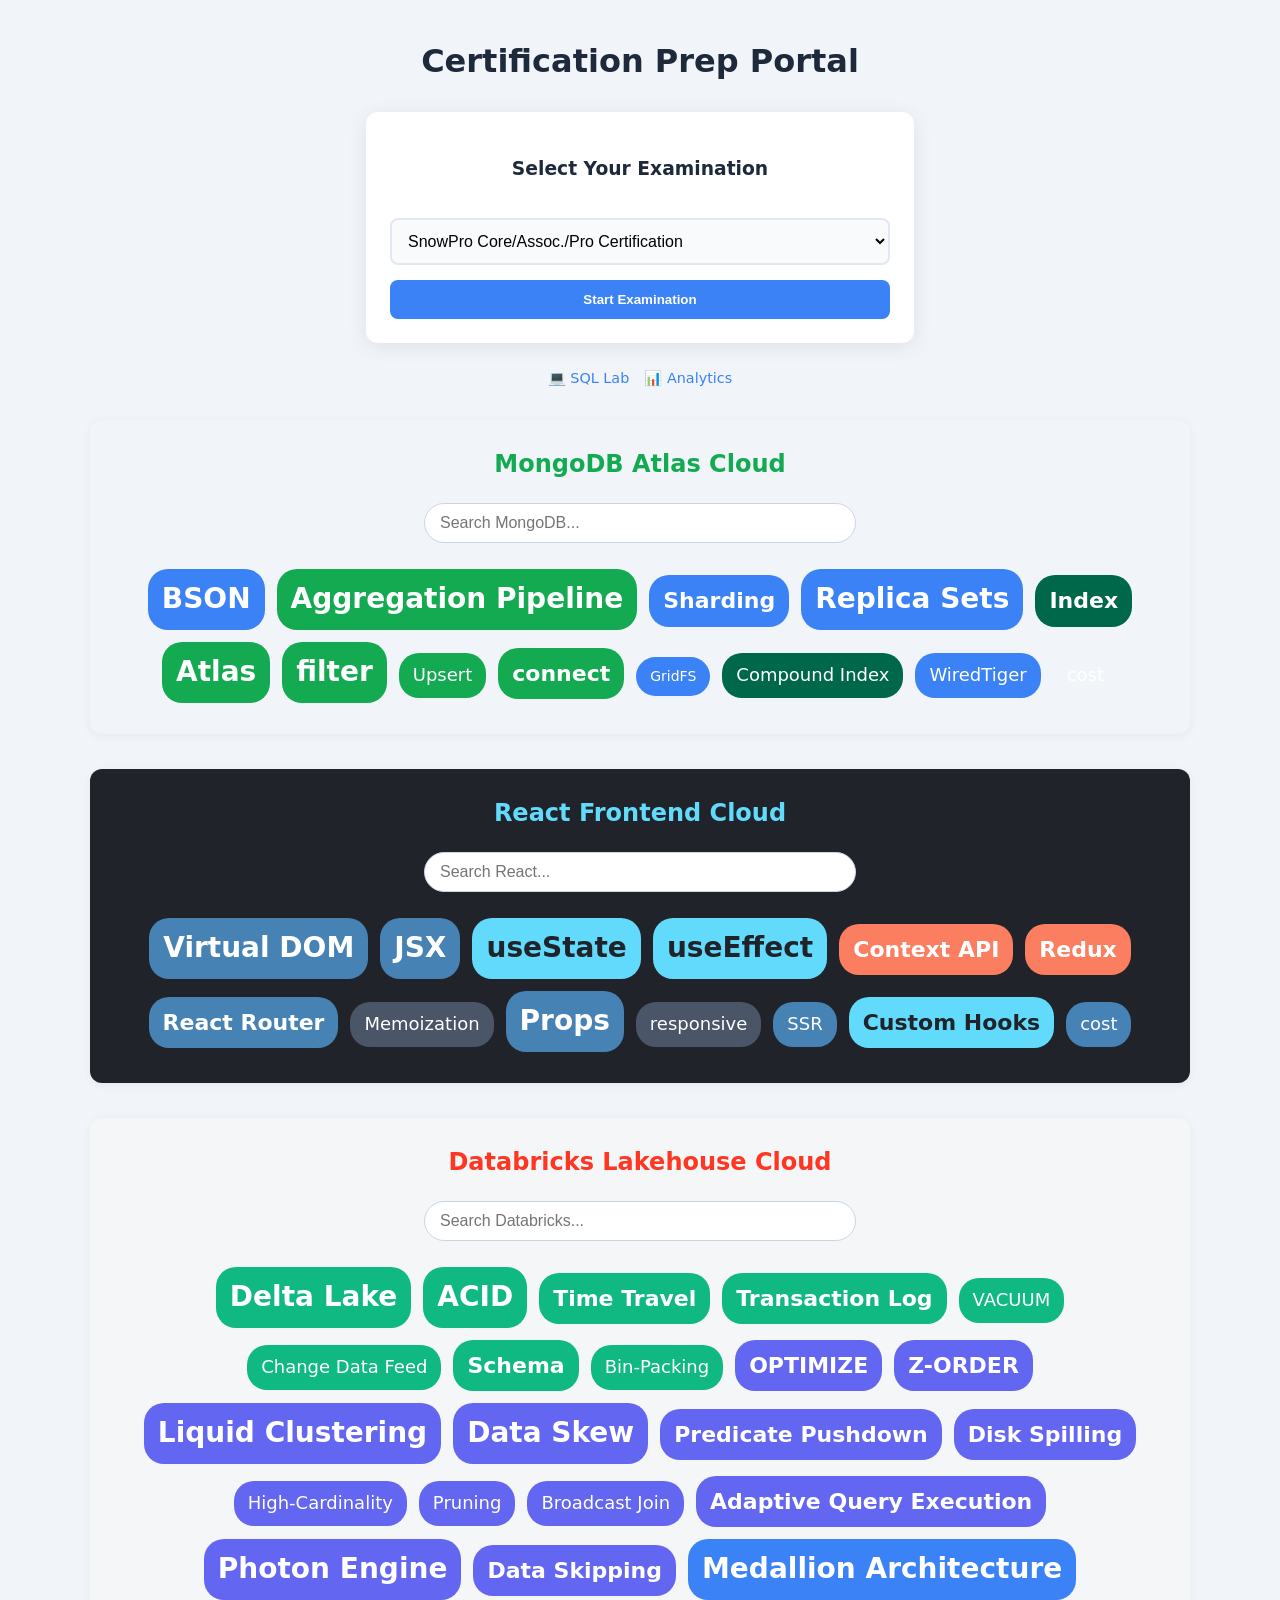
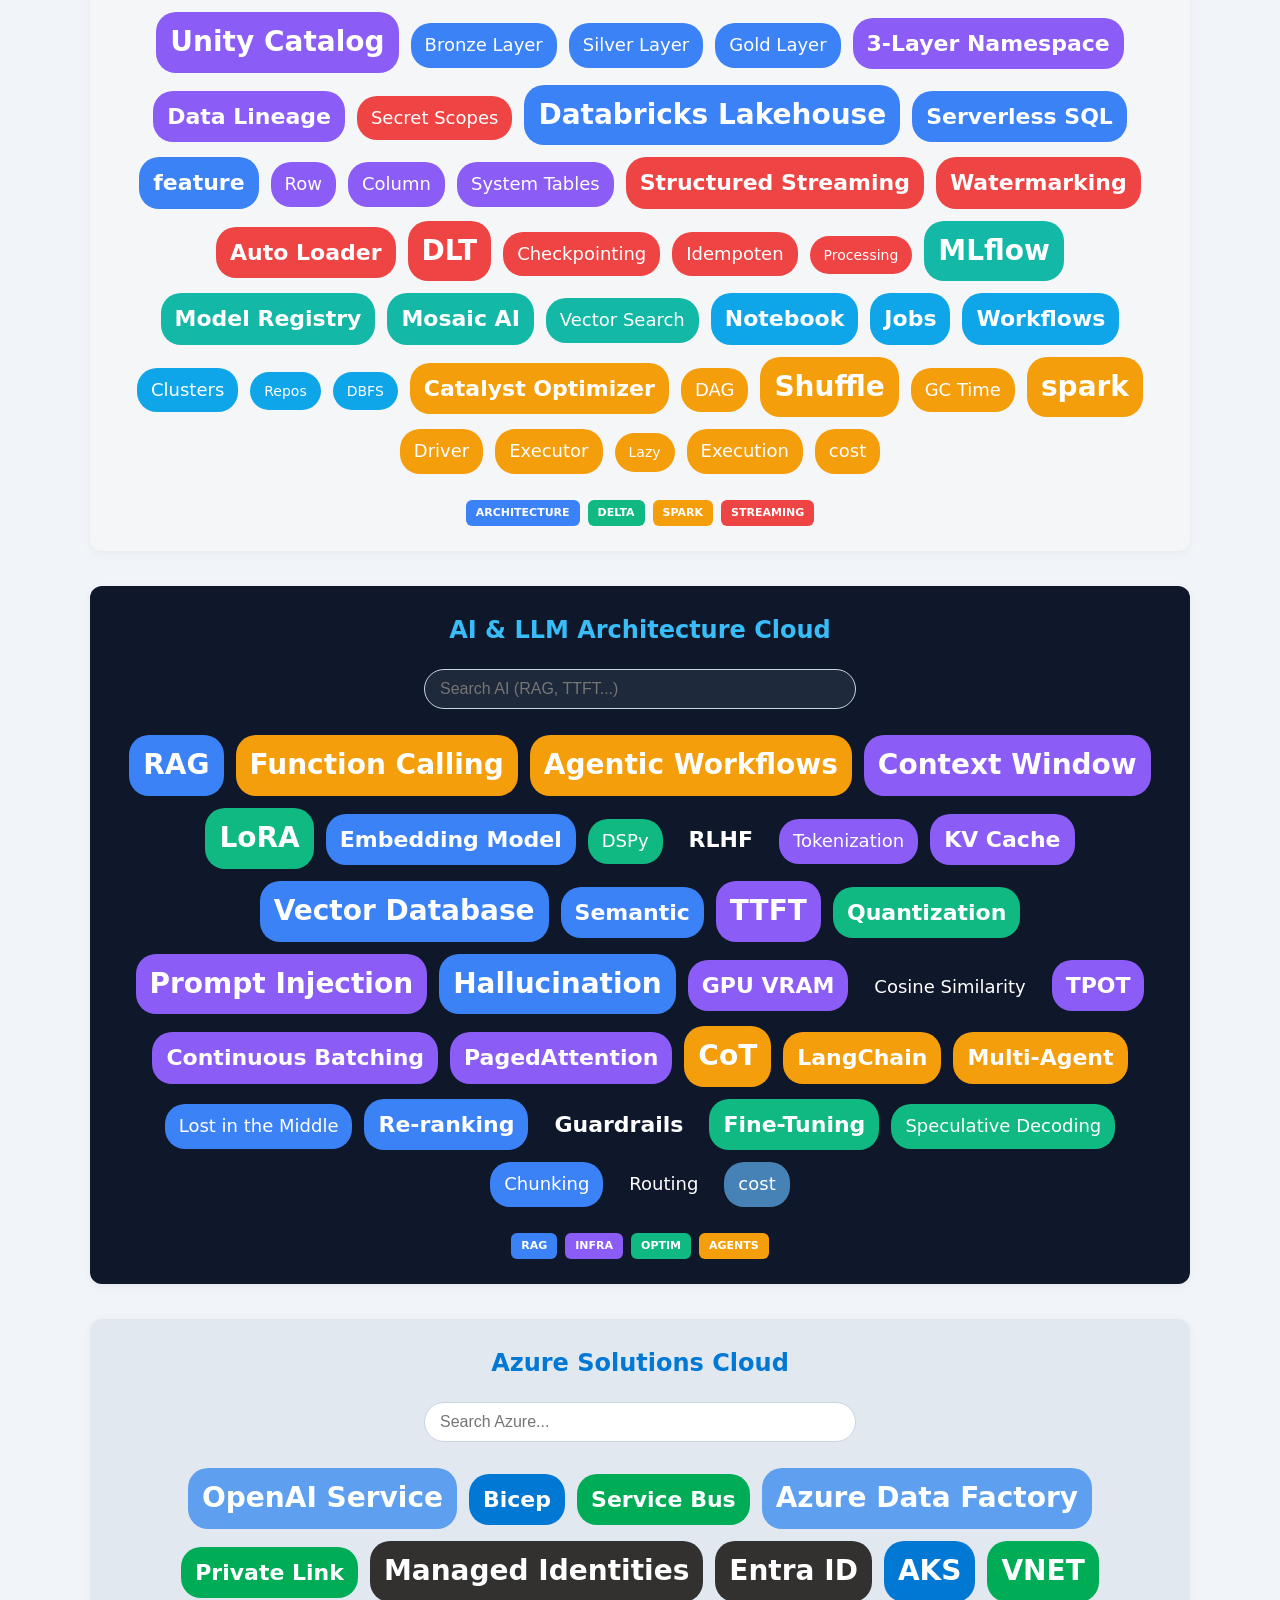
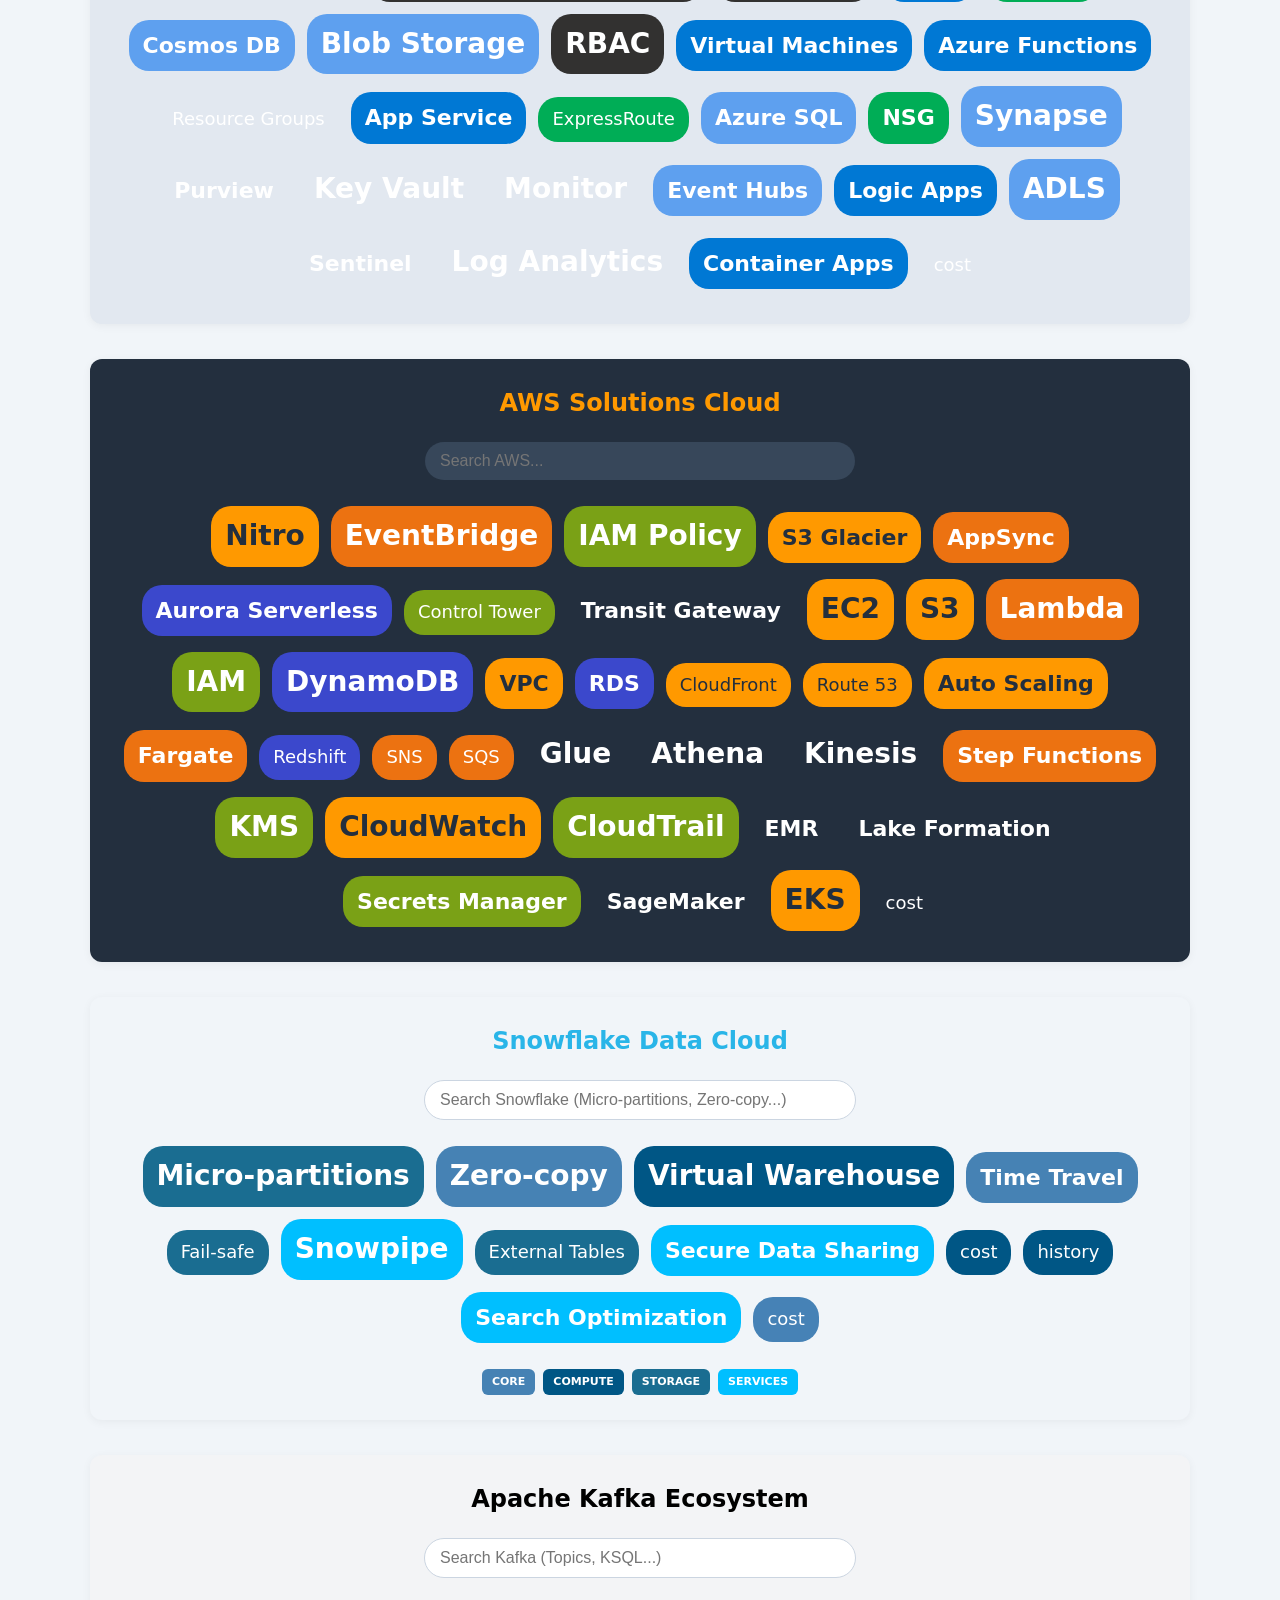
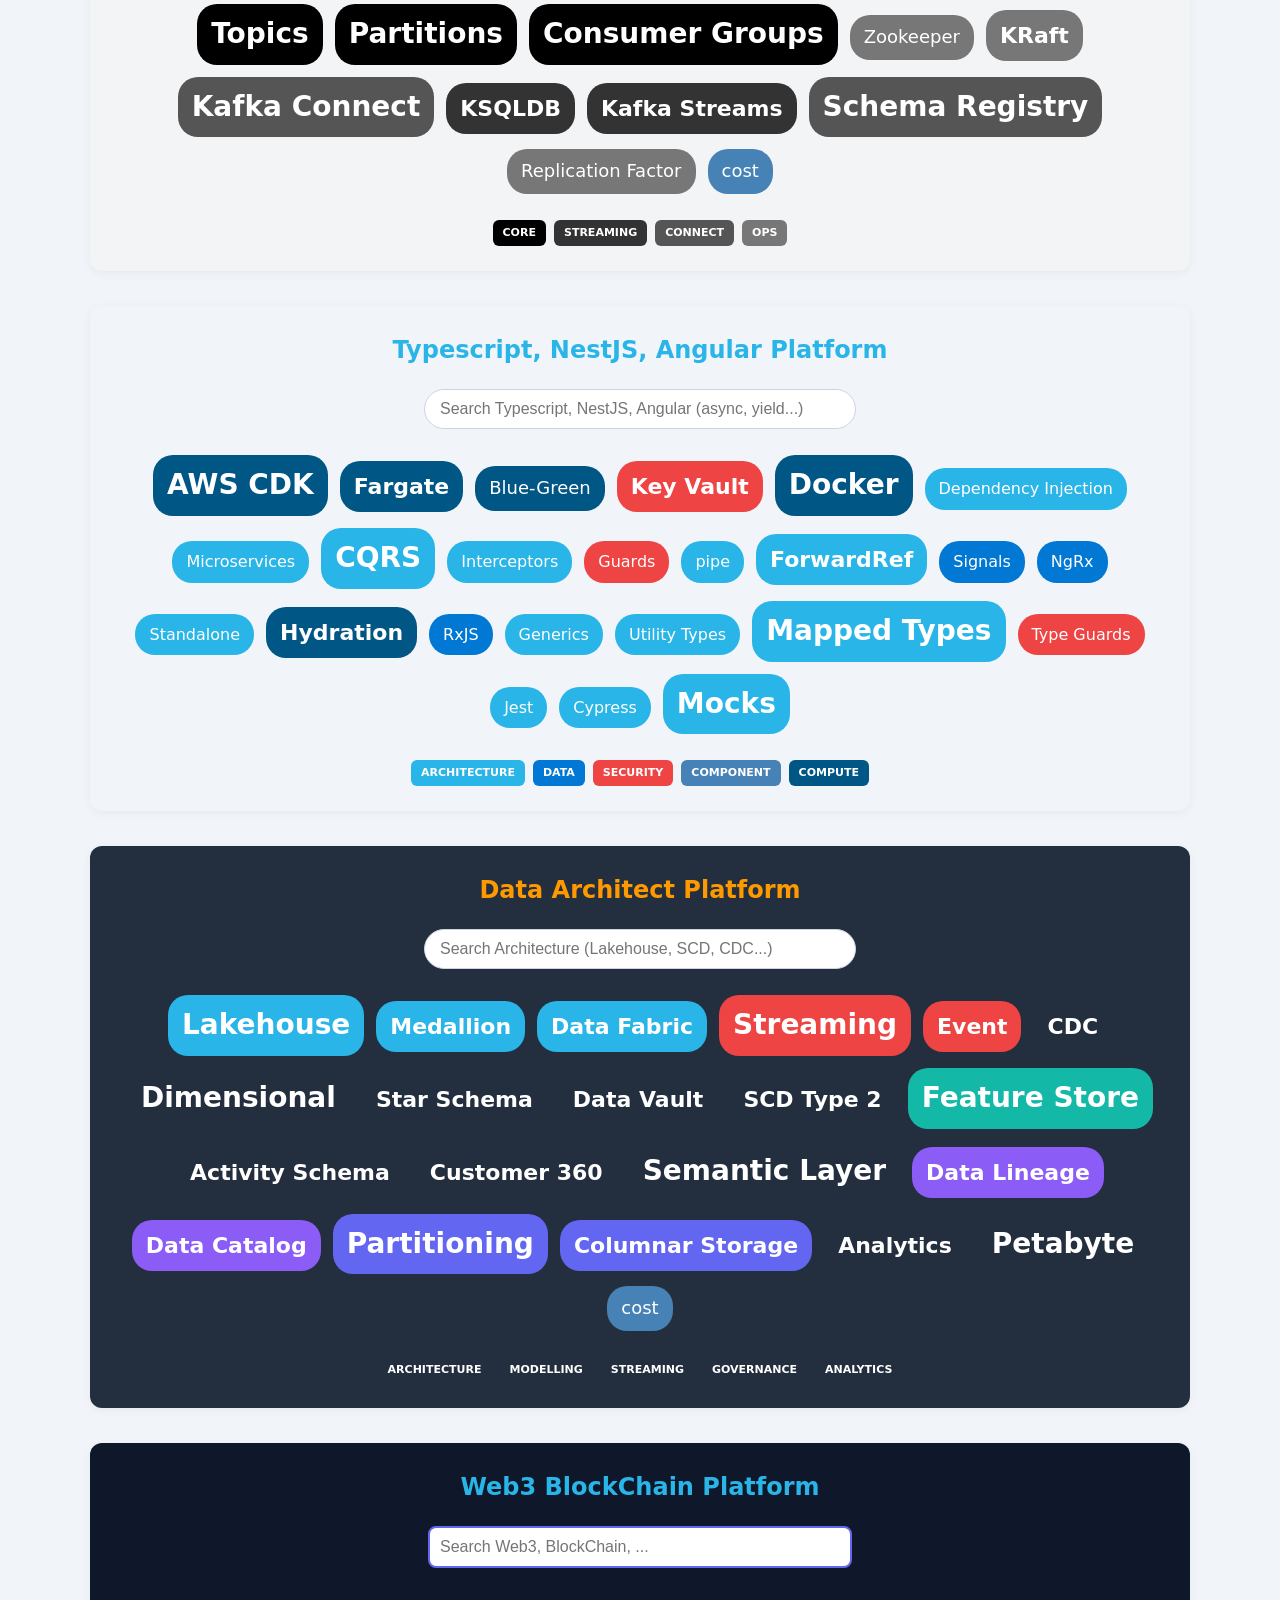
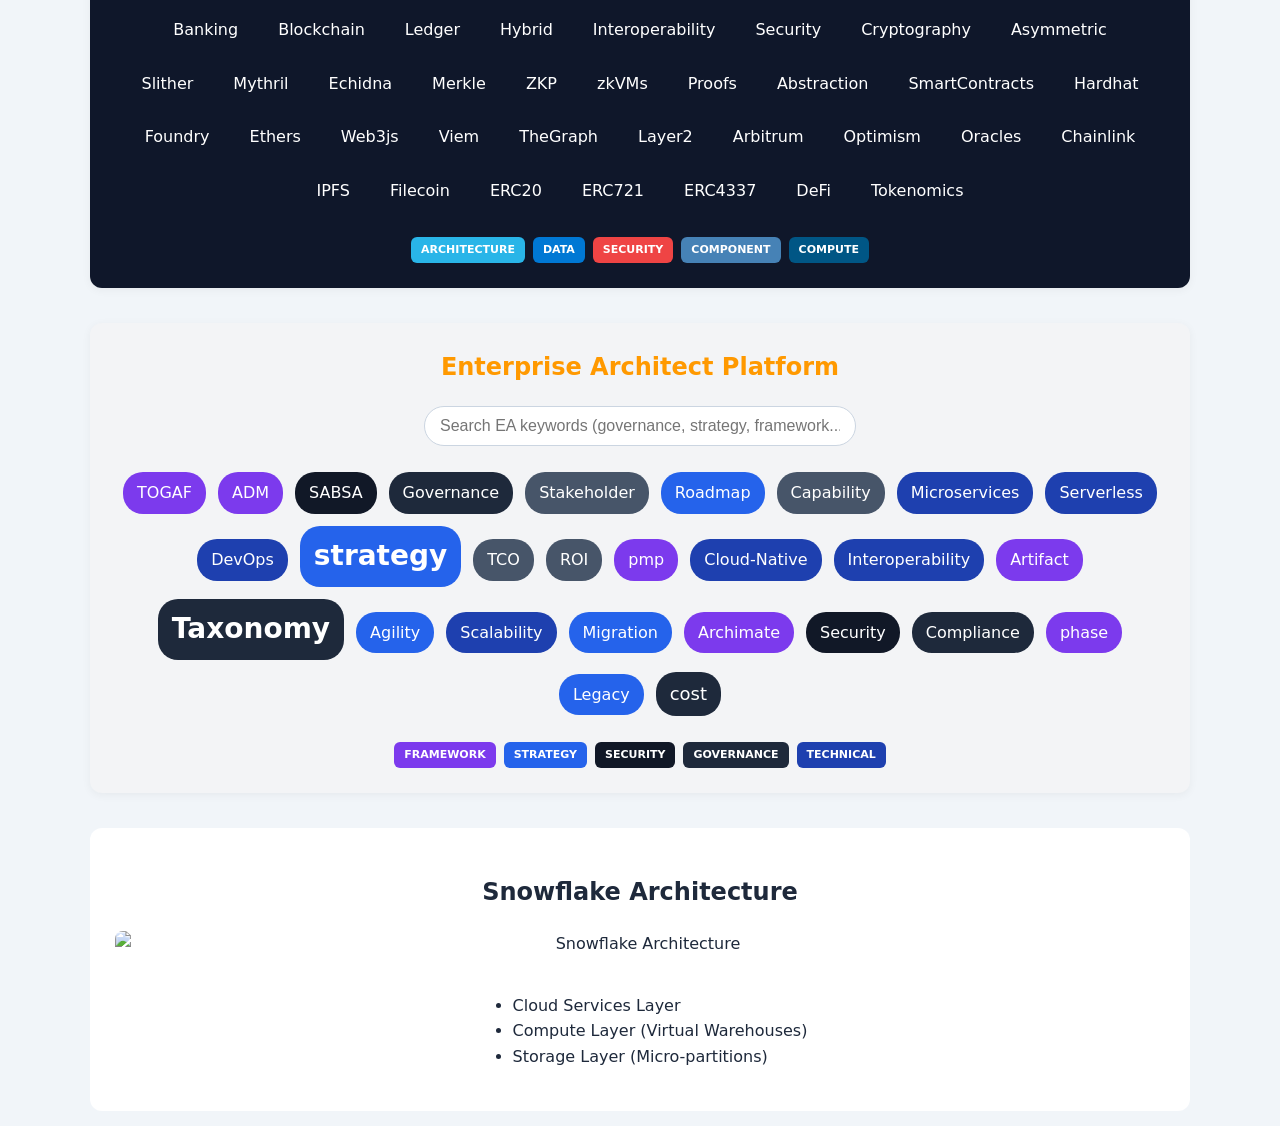
==== commit b97044de: "Update index.html" ====
--- a/index.html
+++ b/index.html
@@ -348,7 +348,7 @@
     </div>
 </div>
     
-<div id="web3_BlockChain-cloud" class="cloud-section" style="background:#f1f5f9; color: white;">
+<div id="web3_BlockChain-cloud" class="cloud-section" style="background:#0f172a; color: black;">
     <h2 style="color:#29b5e8;">Web3 BlockChain Platform</h2>
 
     <div class="search-box">
@@ -828,7 +828,7 @@
         renderCloud("daCloud", dataArchitectKeywords, "data_architect");
         renderCloud("eaCloud", eaKeywords, "enterprise_architect");
         renderCloud("typescriptNestjsCloud", typescriptNestjsKeywords, "TypeScript_NestJS");
-        renderCloud("web3BlockChainCloud", web3BlockChainKeywords, "web3blockchain");
+        renderCloud("web3BlockChainCloud", web3BlockChainKeywords, "web3_blockchain");
   
         // Search listeners
         const bindSearch = (id, cloudId, data, type) => {
@@ -849,7 +849,7 @@
         bindSearch("daSearch", "daCloud", dataArchitectKeywords, "data_architect");
         bindSearch("eaSearch", "eaCloud", eaKeywords, "enterprise_architect");
         bindSearch("typescriptNestjsSearch", "typescriptNestjsCloud", typescriptNestjsKeywords, "TypeScript_NestJS");
-        bindSearch("web3BlockChainSearch", "web3BlockChainCloud", web3BlockChainKeywords, "web3blockchain");    
+        bindSearch("web3BlockChainSearch", "web3BlockChainCloud", web3BlockChainKeywords, "web3_blockchain");    
     });
 </script>
 </body>
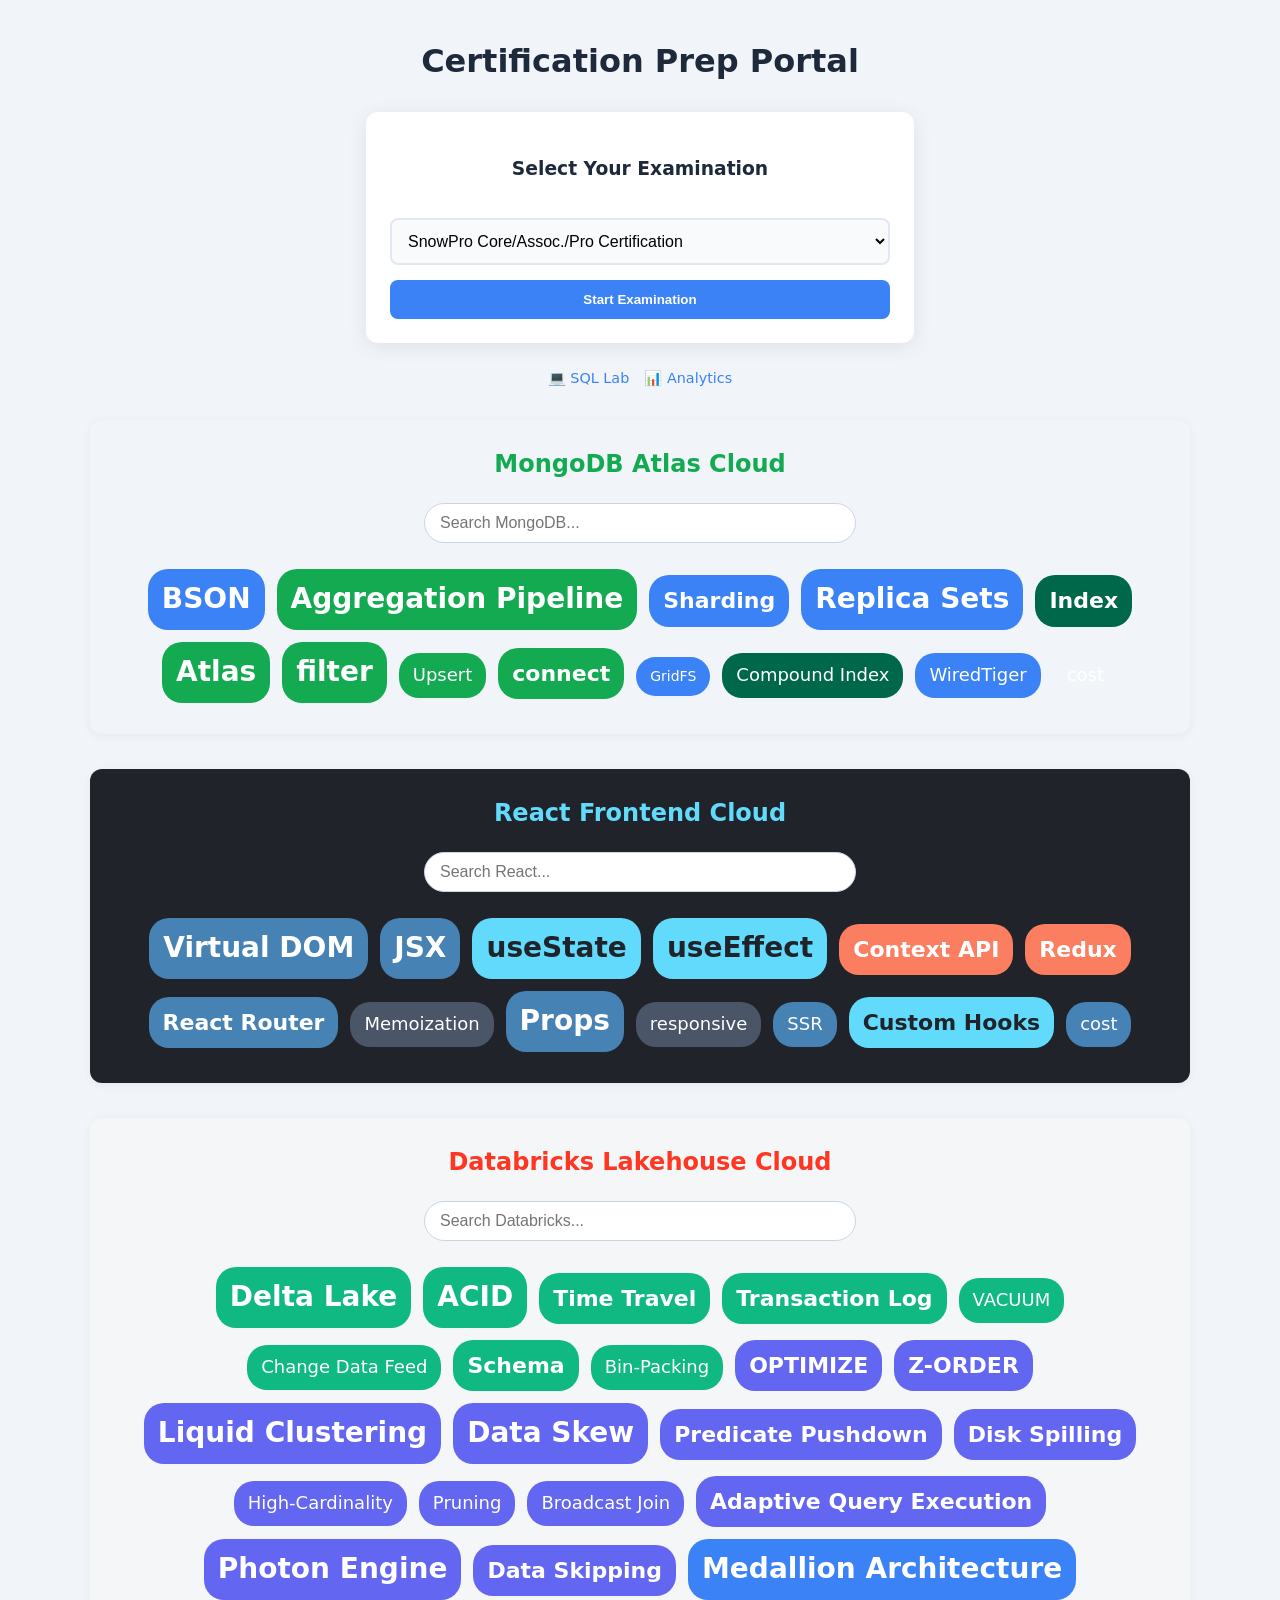
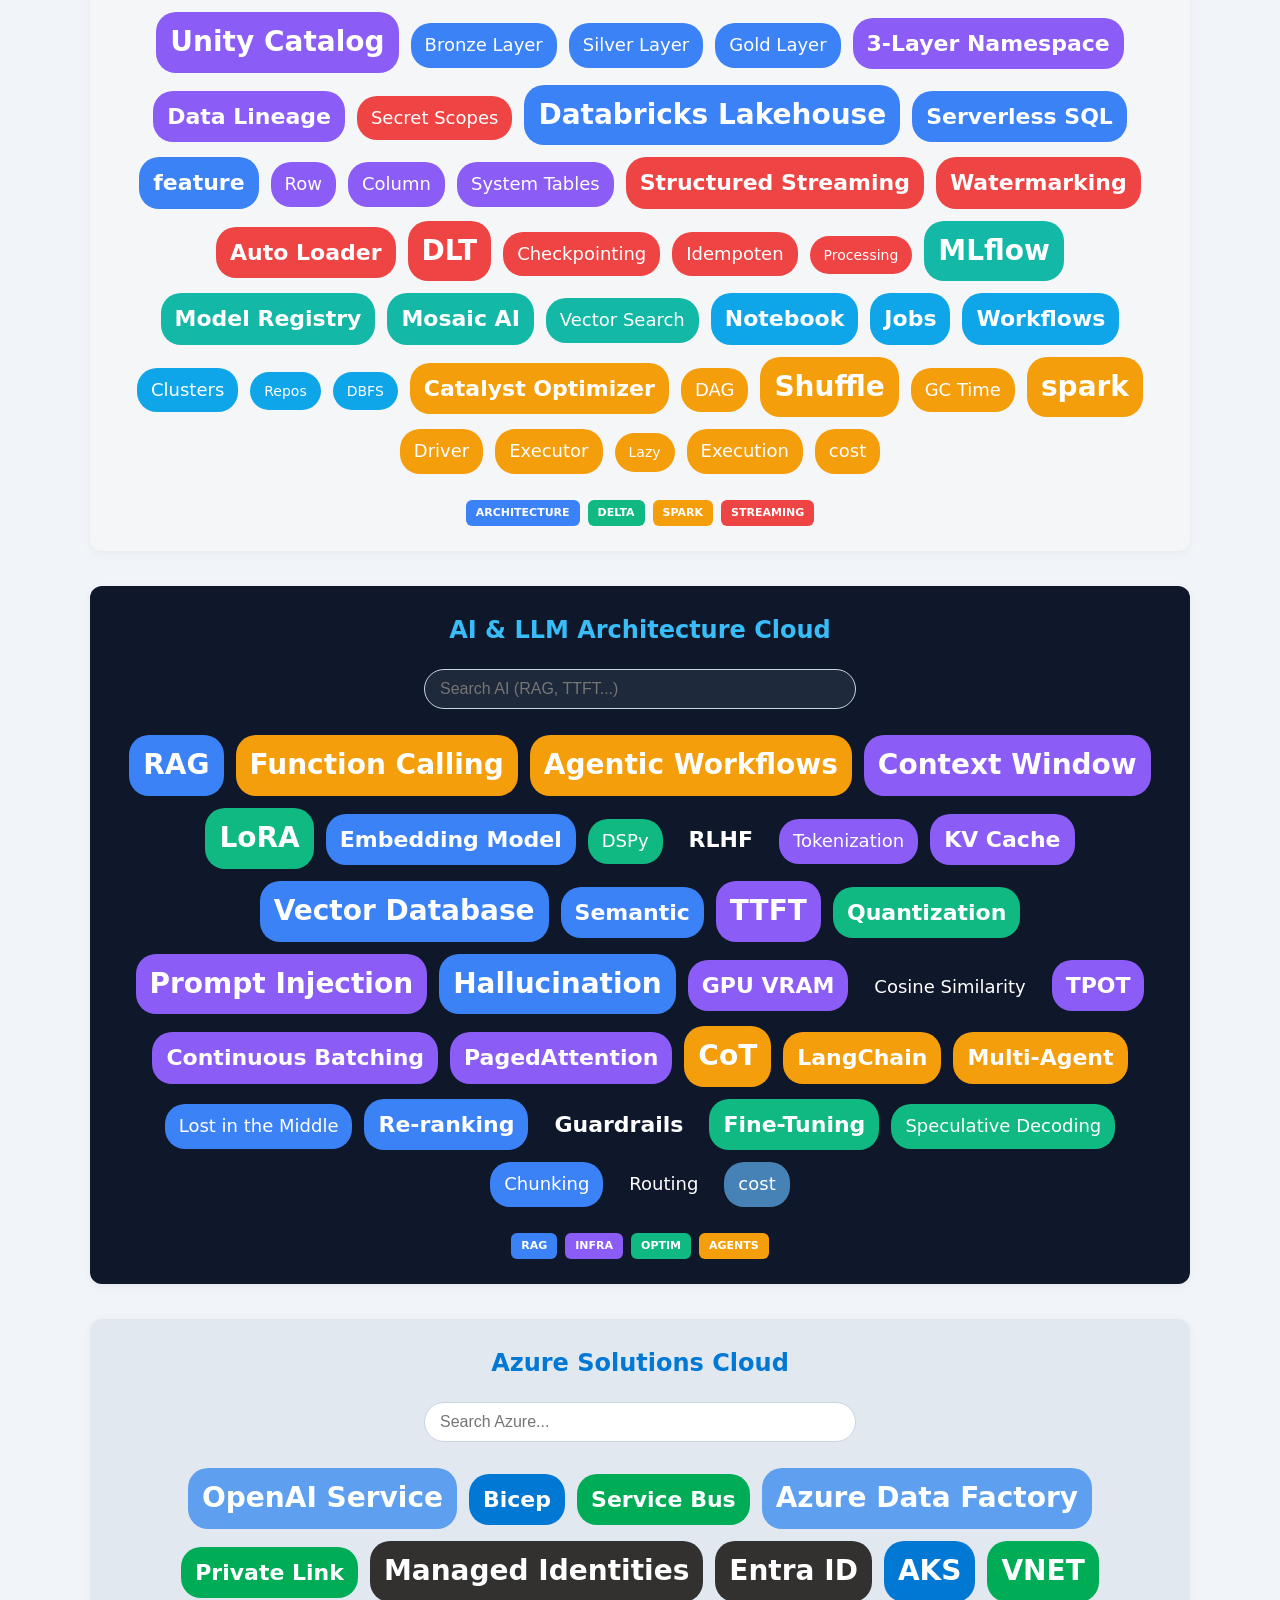
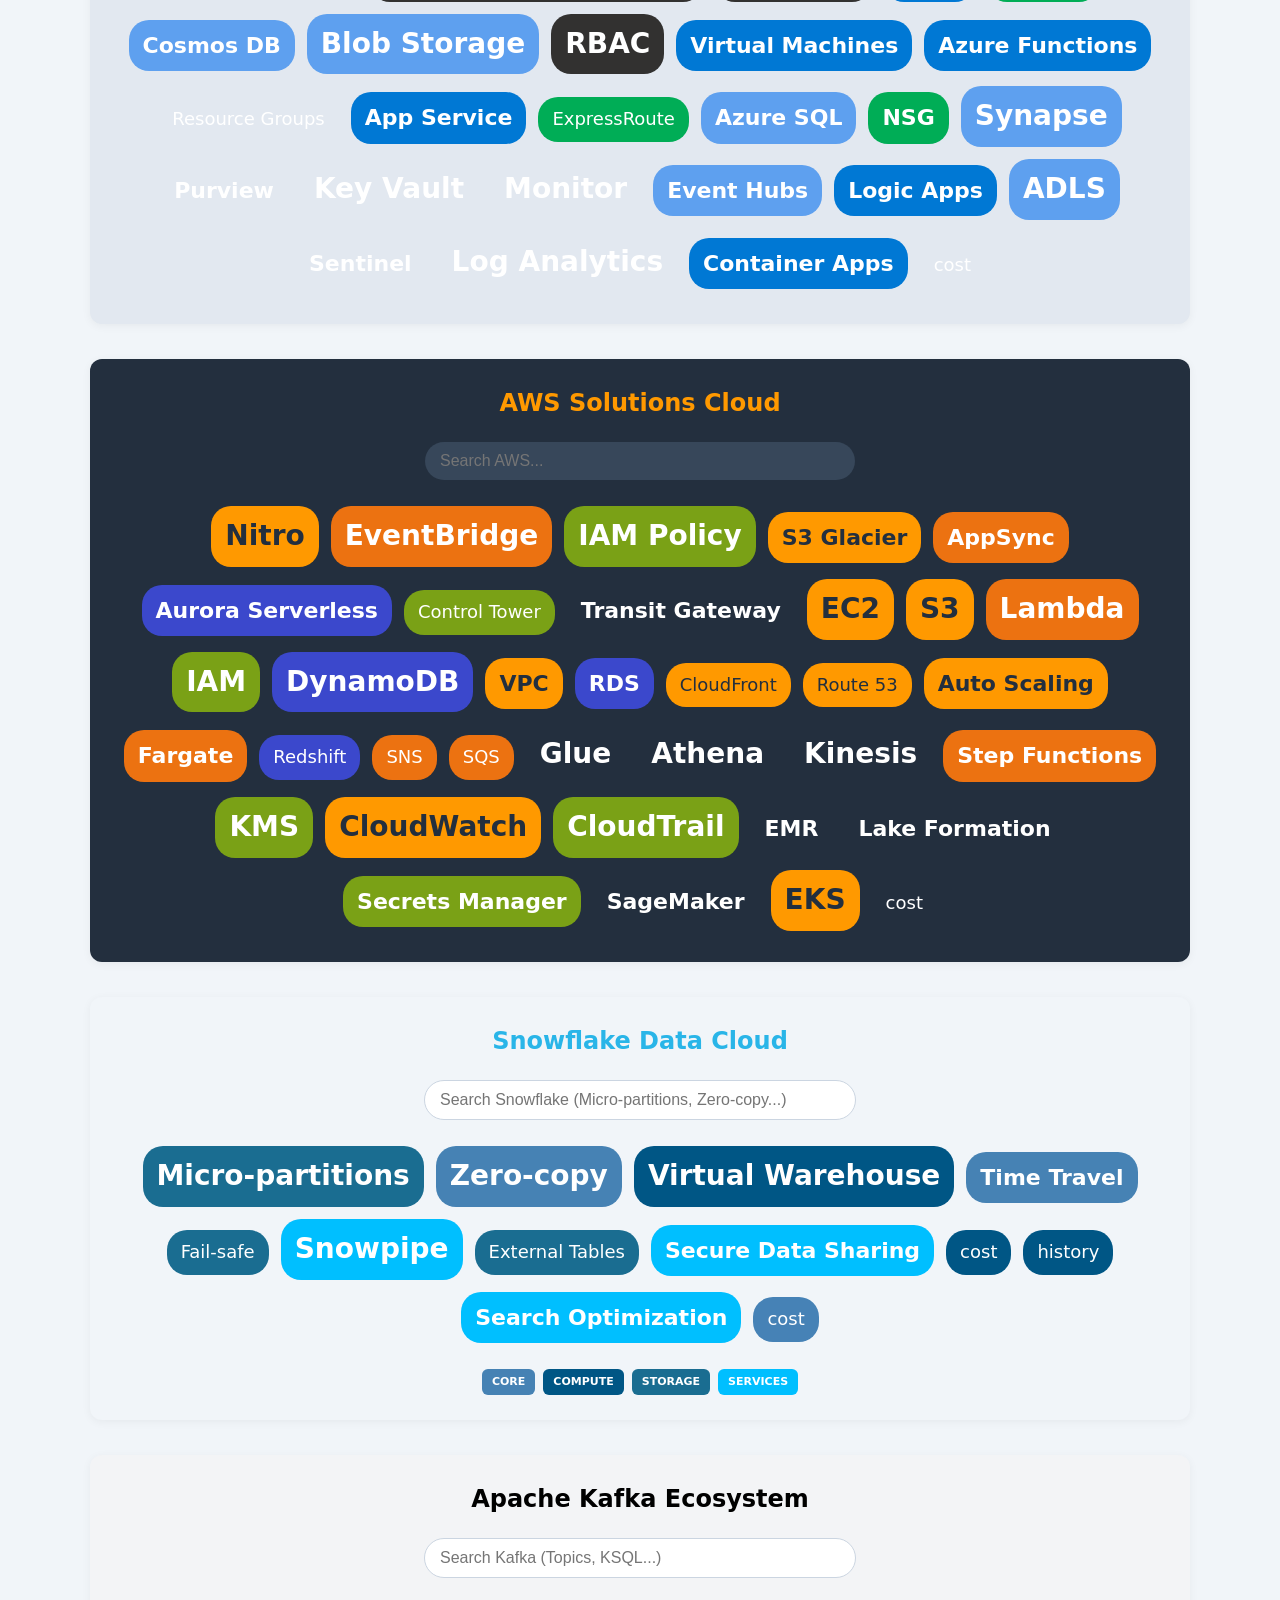
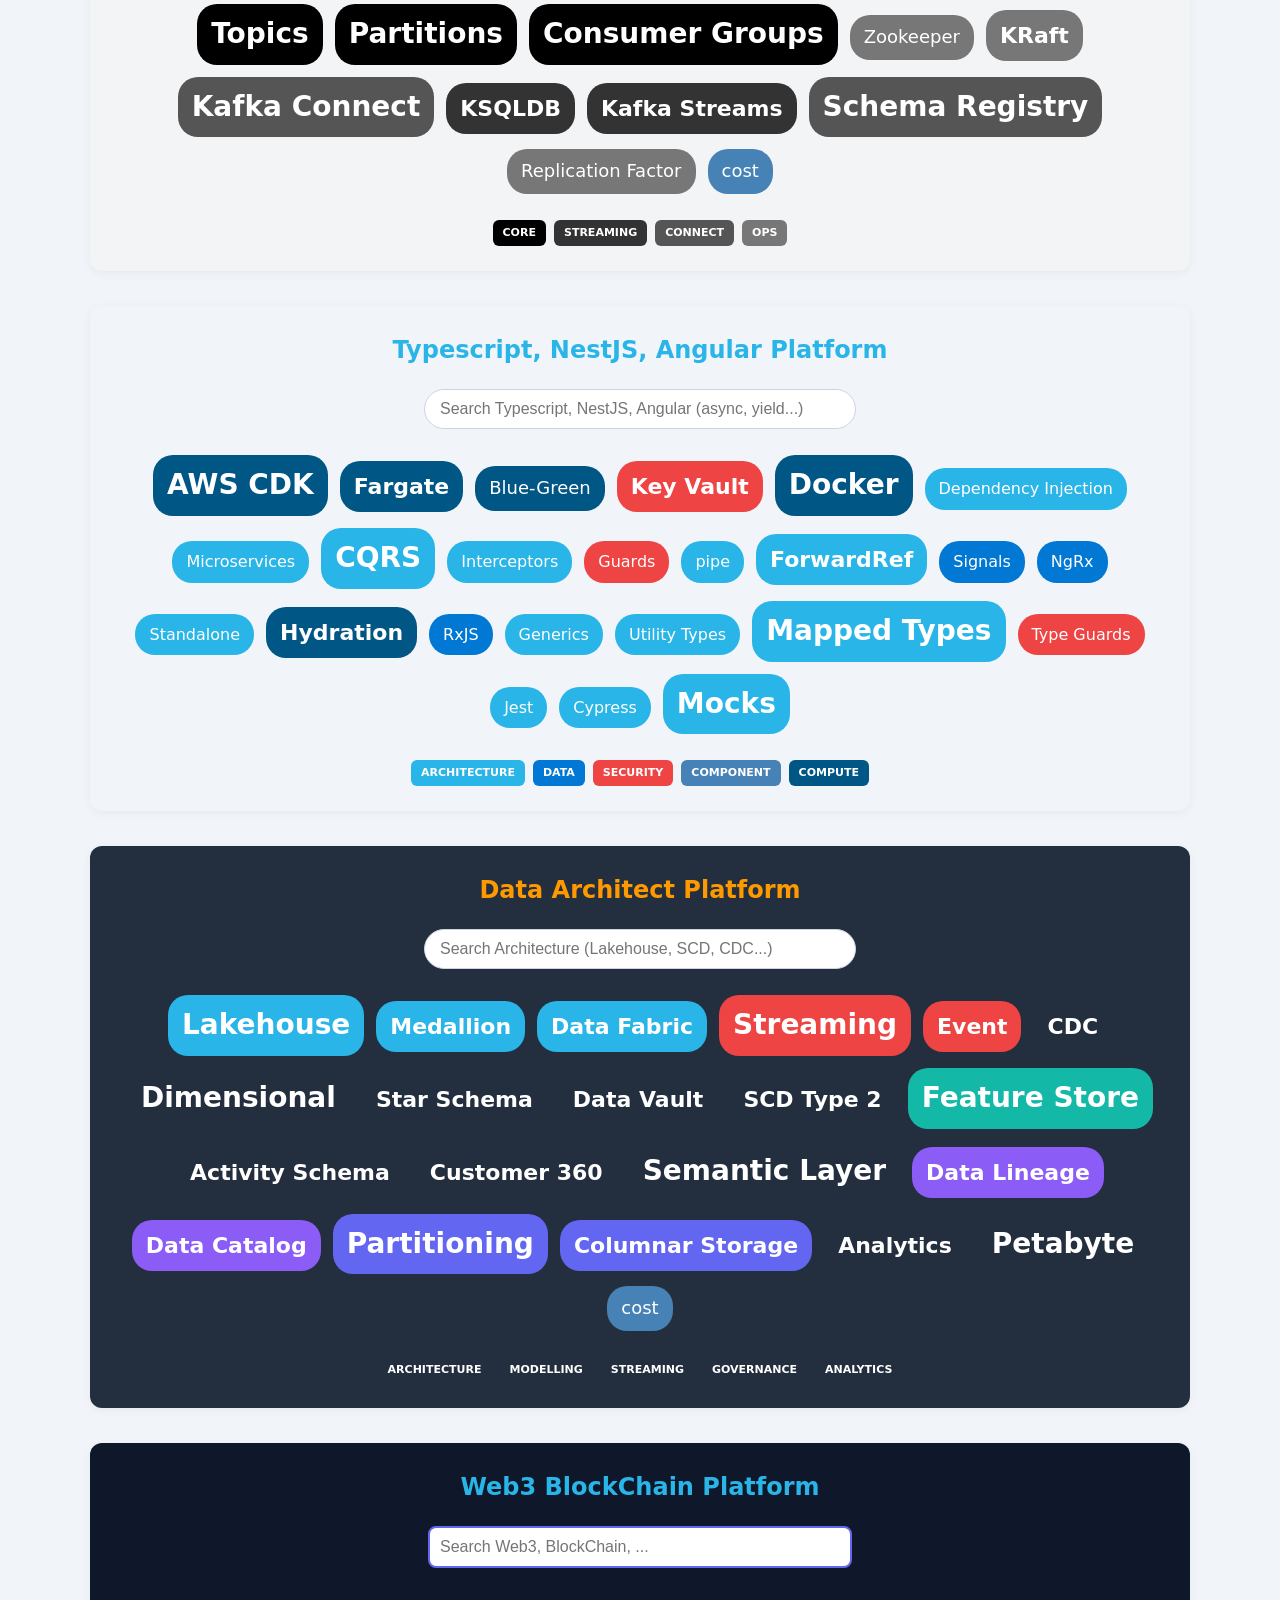
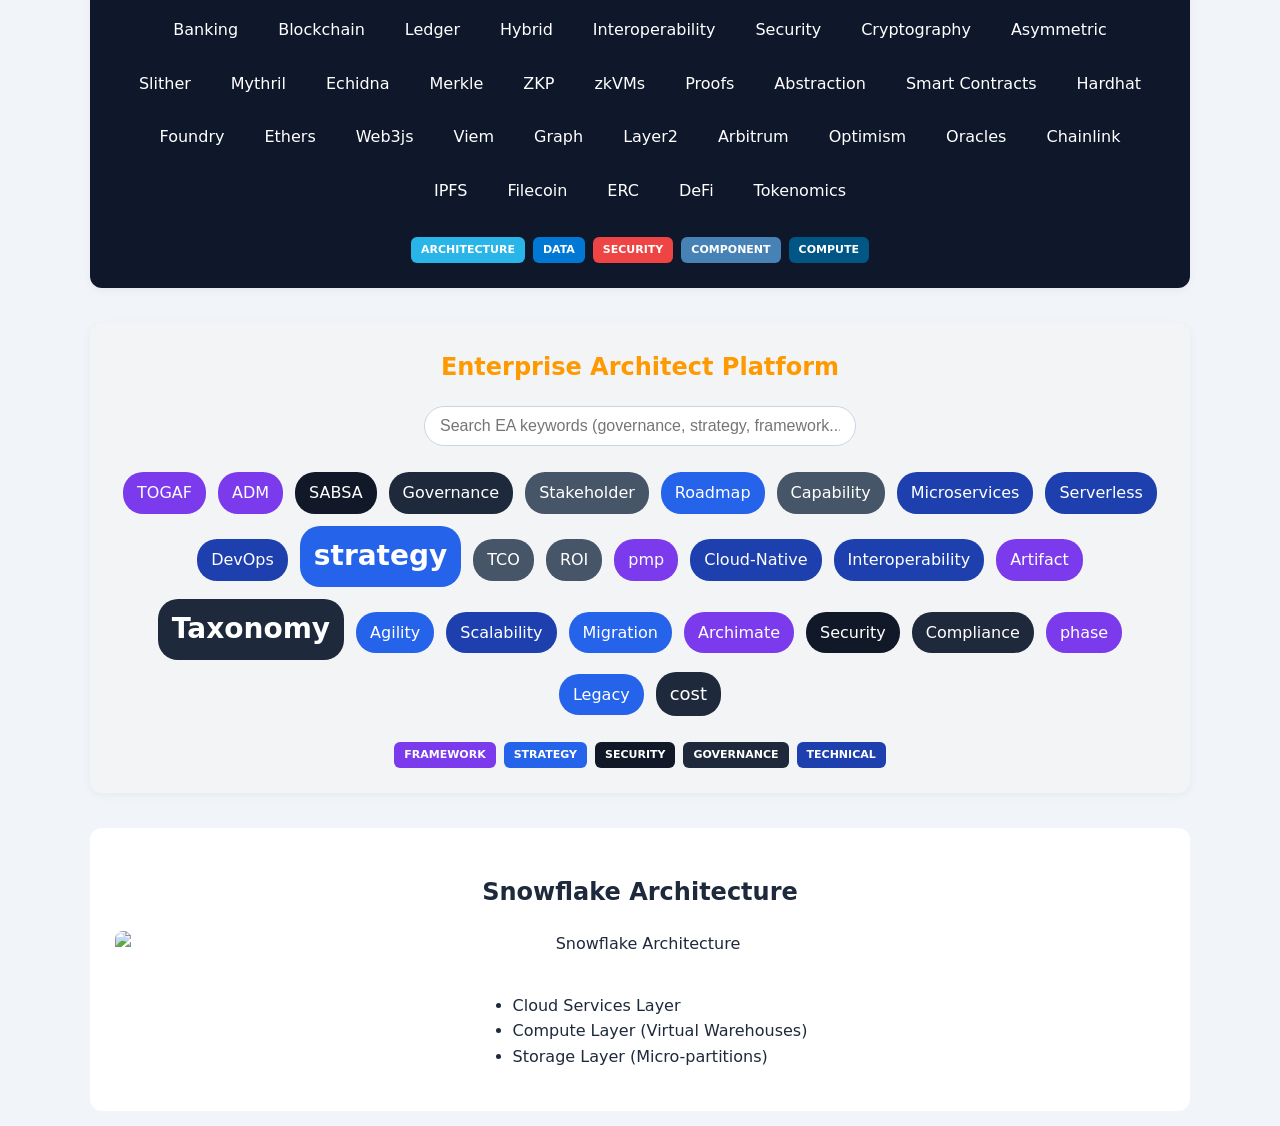
==== commit adeed46c: "Update index.html" ====
--- a/index.html
+++ b/index.html
@@ -711,13 +711,13 @@
     { word: "Abstraction", weight: 20, class: "wb-zkp" },
     
     // Integration & Tooling
-    { word: "SmartContracts", weight: 22, class: "wb-tooling" },
+    { word: "Smart Contracts", weight: 22, class: "wb-tooling" },
     { word: "Hardhat", weight: 15, class: "wb-tooling" },
     { word: "Foundry", weight: 18, class: "wb-tooling" },
     { word: "Ethers", weight: 15, class: "wb-tooling" },
     { word: "Web3js", weight: 15, class: "wb-tooling" },
     { word: "Viem", weight: 15, class: "wb-tooling" },
-    { word: "TheGraph", weight: 18, class: "wb-tooling" },
+    { word: "Graph", weight: 18, class: "wb-tooling" },
     
     // Infrastructure & Standards
     { word: "Layer2", weight: 20, class: "wb-infrastructure" },
@@ -727,9 +727,7 @@
     { word: "Chainlink", weight: 18, class: "wb-infrastructure" },
     { word: "IPFS", weight: 15, class: "wb-infrastructure" },
     { word: "Filecoin", weight: 15, class: "wb-infrastructure" },
-    { word: "ERC20", weight: 15, class: "wb-infrastructure" },
-    { word: "ERC721", weight: 15, class: "wb-infrastructure" },
-    { word: "ERC4337", weight: 20, class: "wb-infrastructure" },
+    { word: "ERC", weight: 15, class: "wb-infrastructure" },
 
     // DeFi & Economy
     { word: "DeFi", weight: 20, class: "wb-defi" },
